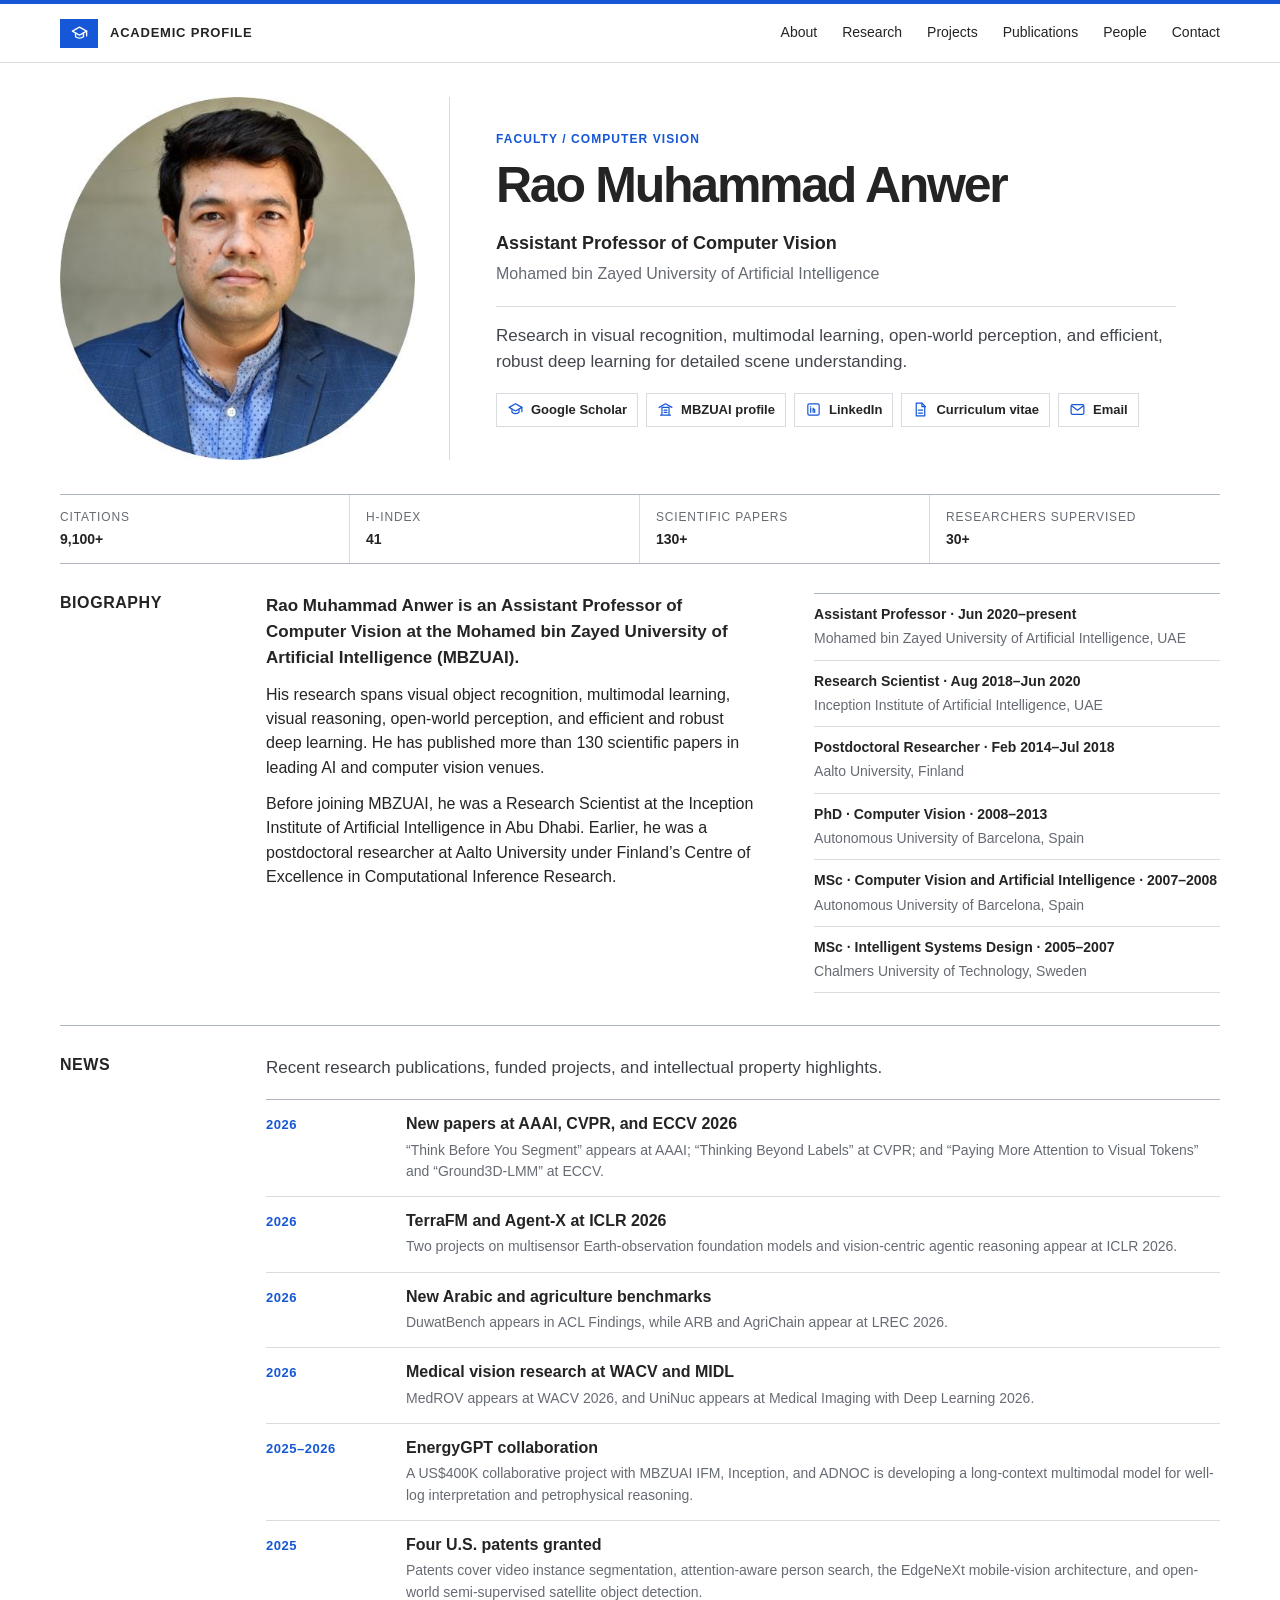
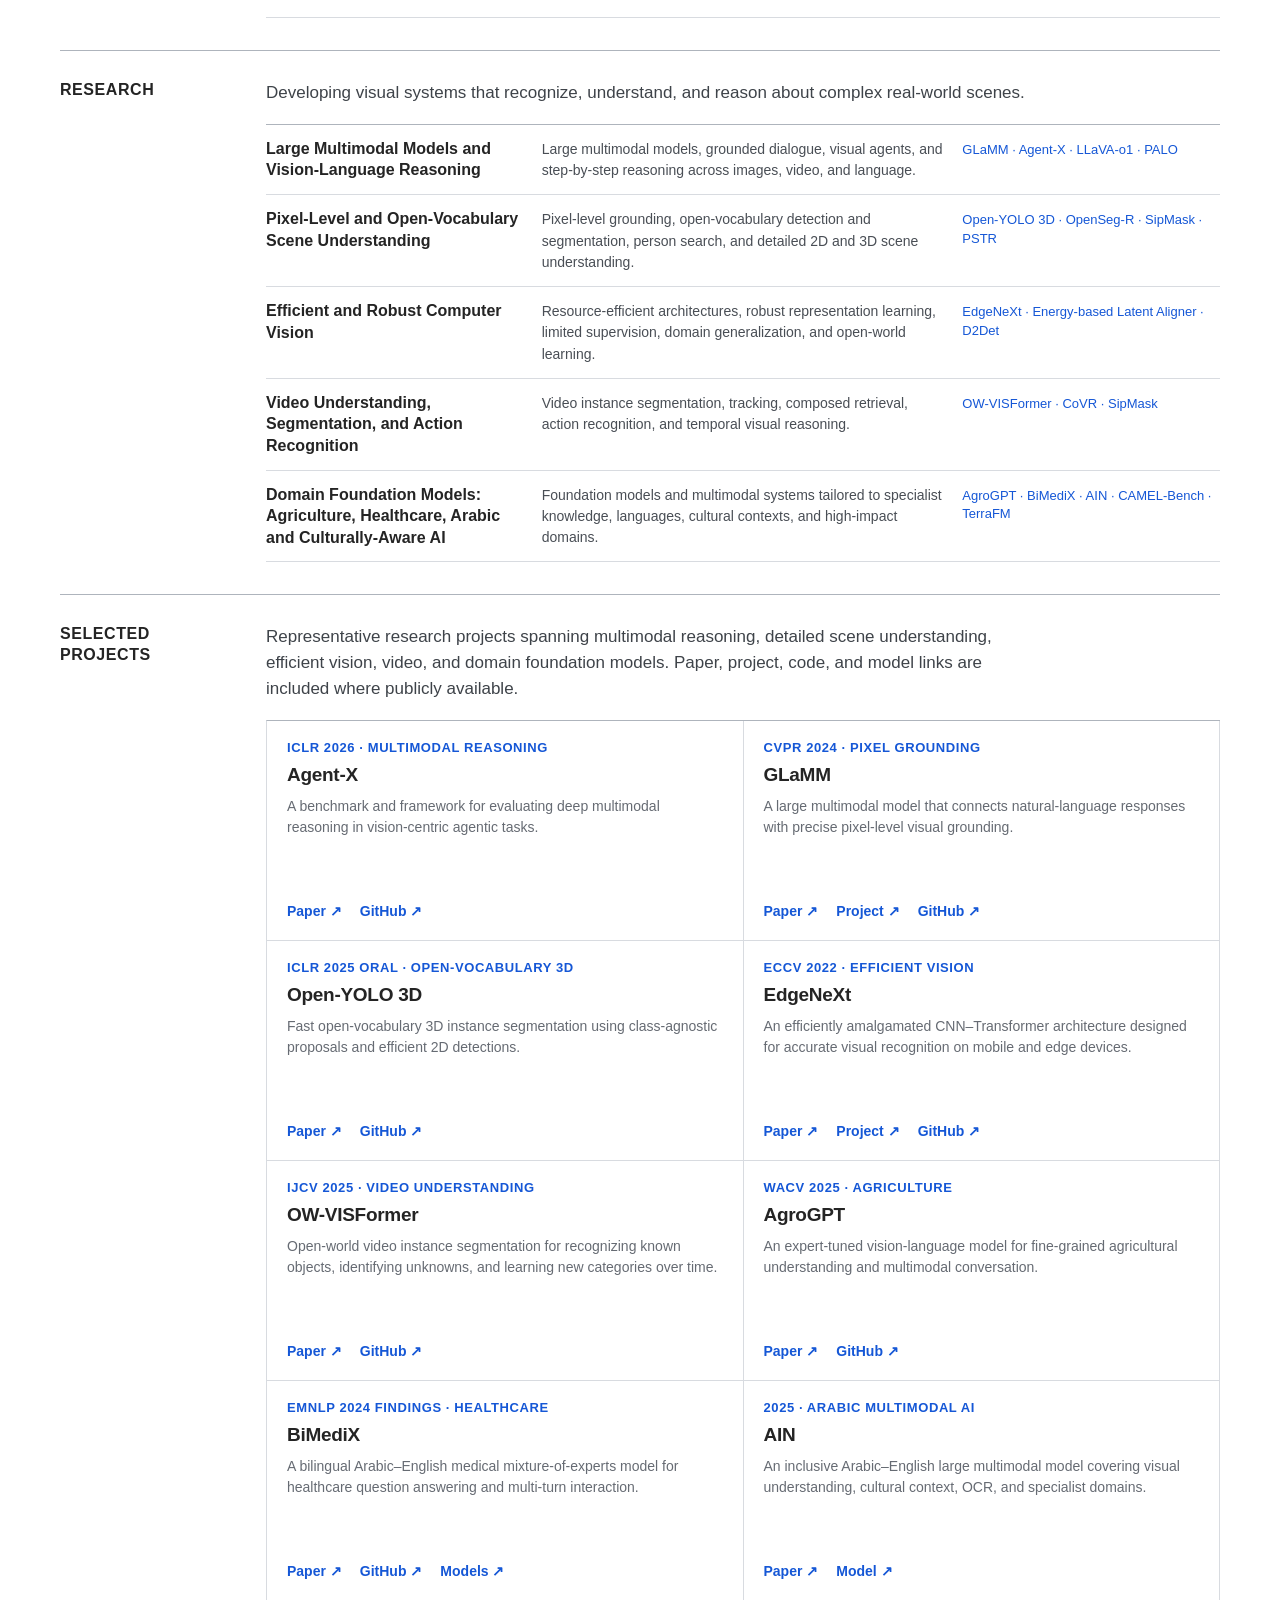
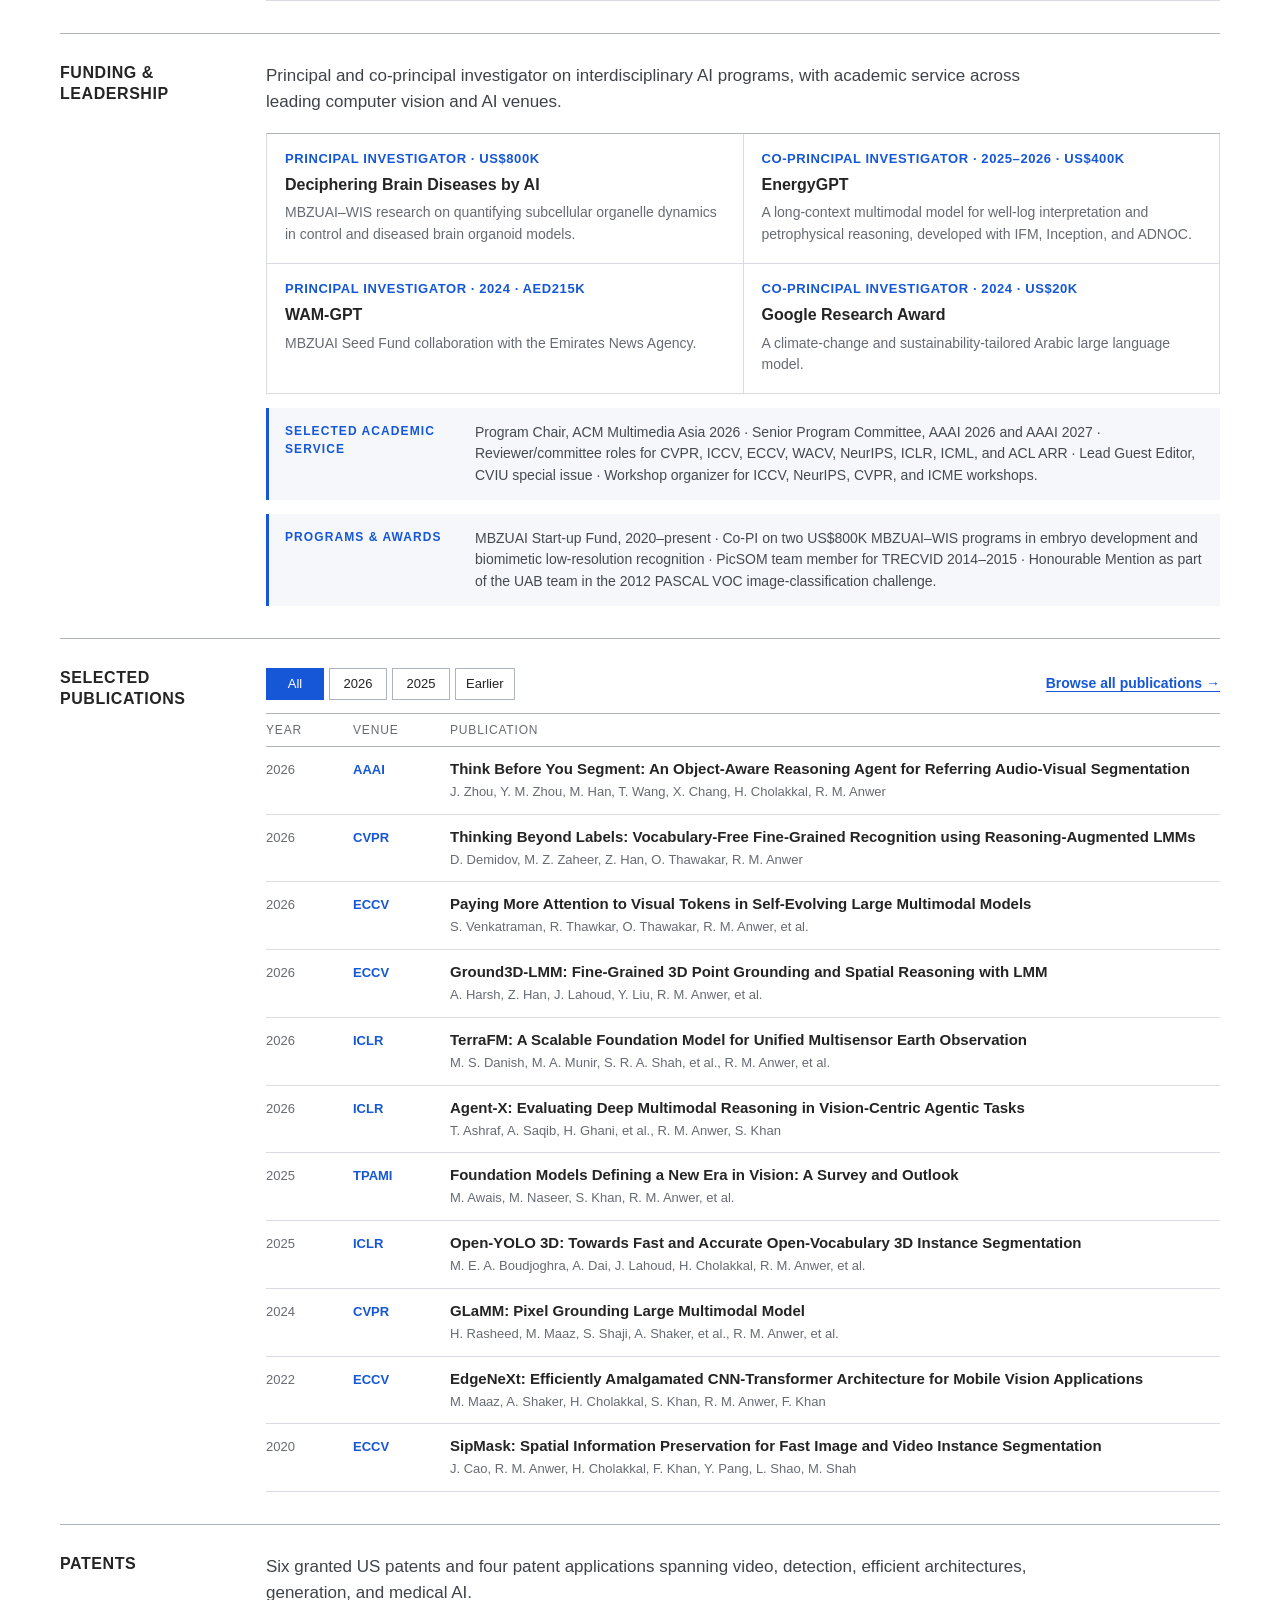
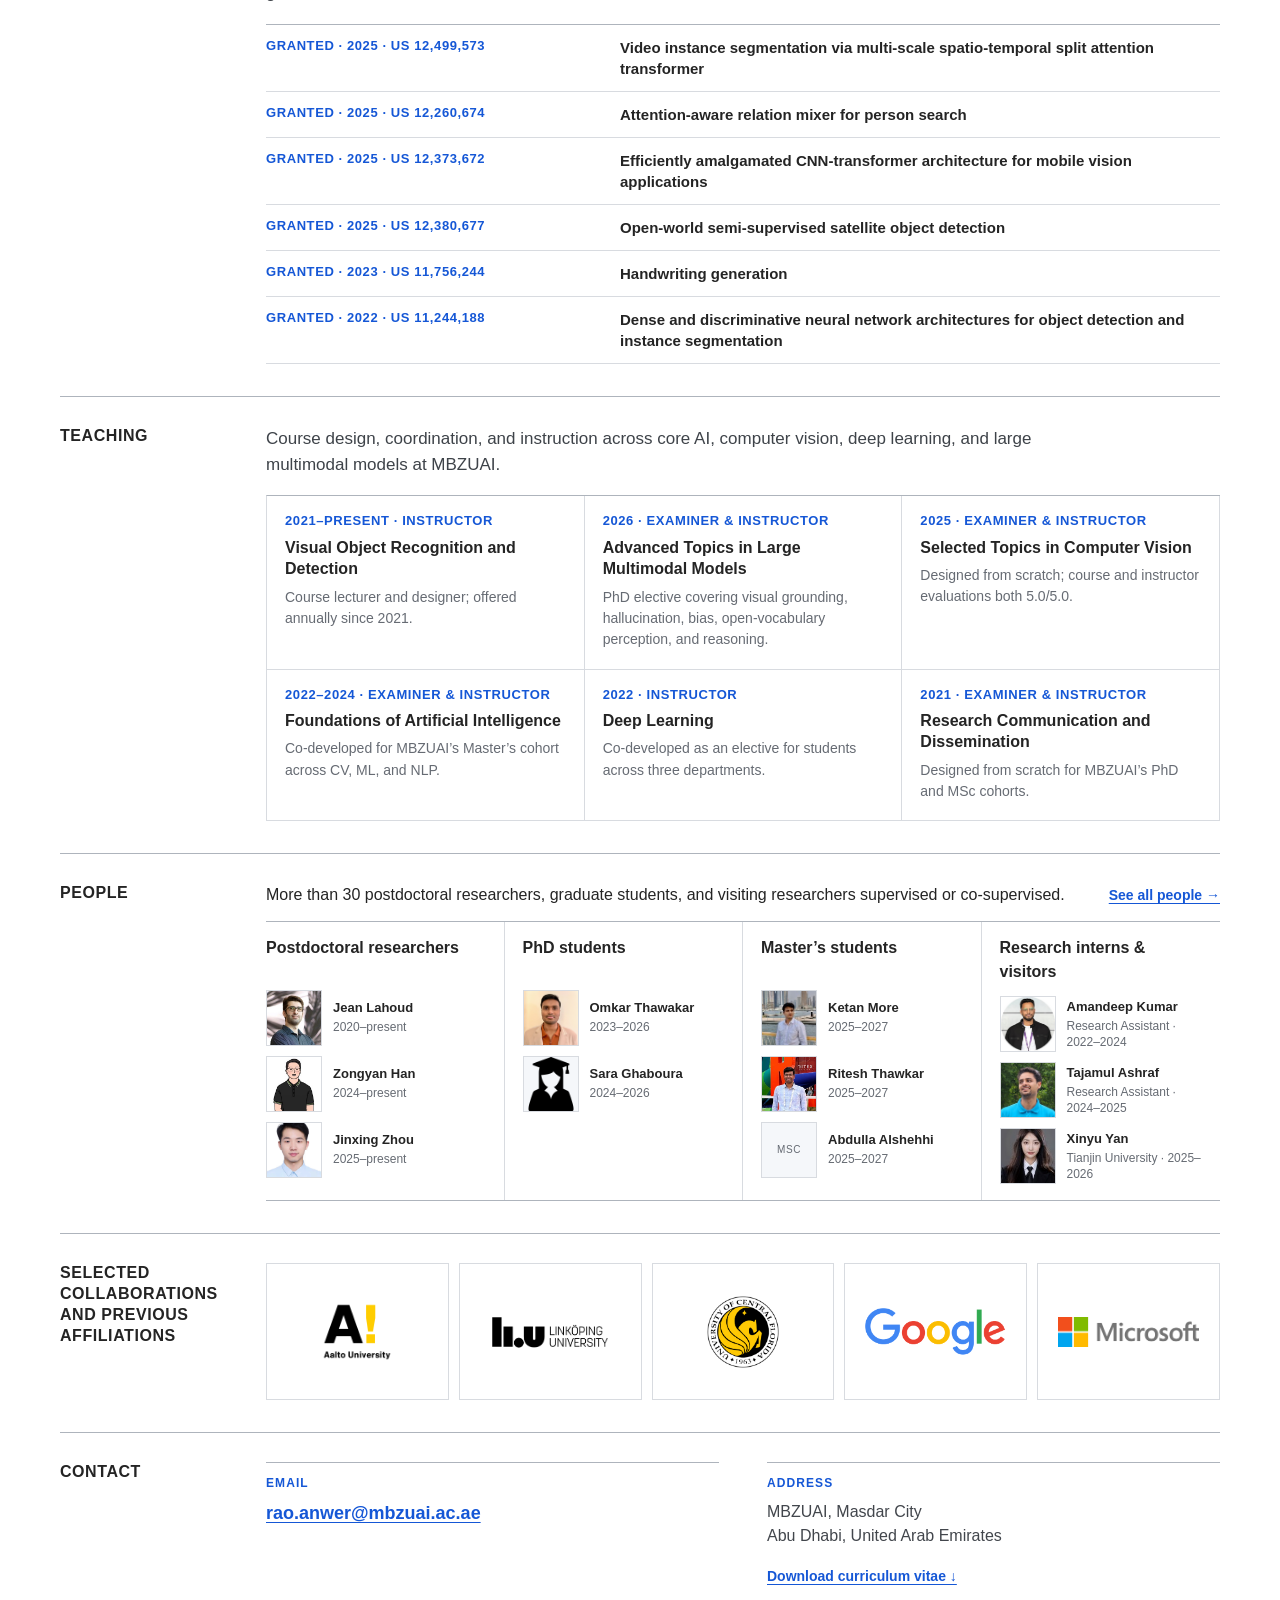
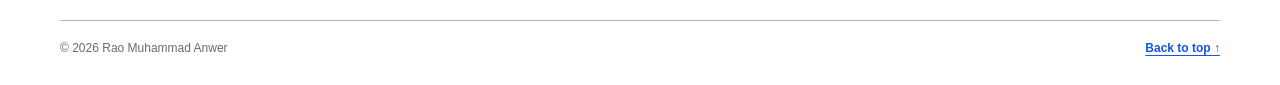
==== index.html @ 92c31e39 "files added" ====
<!doctype html>
<html lang="en">

<head>
  <meta charset="UTF-8" />
  <meta name="viewport" content="width=device-width, initial-scale=1.0" />
  <meta name="description"
    content="Academic profile of Rao Muhammad Anwer, MBZUAI faculty member working in computer vision, multimodal learning, and visual reasoning." />
  <meta name="theme-color" content="#ffffff" />
  <title>Rao Muhammad Anwer — Computer Vision</title>
  <link rel="stylesheet" href="styles.css" />
  <script src="script.js" defer></script>
</head>

<body>
  <a class="skip-link" href="#main">Skip to main content</a>

  <header class="site-header">
    <div class="page header-row">
      <a class="site-name" href="#home" aria-label="Rao Muhammad Anwer, home">
        <span class="site-icon" aria-hidden="true">
          <svg viewBox="0 0 24 24" fill="none" stroke="currentColor" stroke-width="1.7"
            stroke-linecap="round" stroke-linejoin="round" focusable="false">
            <path d="m3 9 9-5 9 5-9 5-9-5Z" />
            <path d="M7 12v4c2.8 2.2 7.2 2.2 10 0v-4" />
            <path d="M21 9v6" />
          </svg>
        </span>
        <span>Academic profile</span>
      </a>

      <button class="menu-button" type="button" aria-expanded="false" aria-controls="primary-navigation">
        <span class="sr-only">Toggle navigation</span>
        Menu
      </button>

      <nav id="primary-navigation" class="site-nav" aria-label="Primary navigation">
        <a href="#about">About</a>
        <a href="#research">Research</a>
        <a href="#projects">Projects</a>
        <a href="publications.html">Publications</a>
        <a href="#people">People</a>
        <a href="#contact">Contact</a>
      </nav>
    </div>
  </header>

  <main id="main">
    <section id="home" class="page hero" aria-labelledby="profile-name">
      <figure class="portrait">
        <img src="images/Rao-Muhammad-Anwer-secondary.jpeg" alt="Portrait of Rao Muhammad Anwer" />
      </figure>

      <div class="identity">
        <p class="overline">Faculty / Computer Vision</p>
        <h1 id="profile-name">Rao Muhammad Anwer</h1>
        <p class="role">Assistant Professor of Computer Vision</p>
        <p class="university">
          Mohamed bin Zayed University of Artificial Intelligence
        </p>
        <p class="profile-summary">
          Research in visual recognition, multimodal learning, open-world perception,
          and efficient, robust deep learning for detailed scene understanding.
        </p>

        <ul class="profile-links" aria-label="Academic profiles and contact">
          <li>
            <a class="profile-link" href="https://scholar.google.com/citations?user=_KlvMVoAAAAJ&amp;hl=en"
              target="_blank" rel="noreferrer" aria-label="View Rao Muhammad Anwer on Google Scholar">
              <svg viewBox="0 0 24 24" fill="none" stroke="currentColor" stroke-width="1.7" stroke-linecap="round"
                stroke-linejoin="round" aria-hidden="true" focusable="false">
                <path d="m3 9 9-5 9 5-9 5-9-5Z" />
                <path d="M7 12v4c2.8 2.2 7.2 2.2 10 0v-4" />
                <path d="M21 9v6" />
              </svg>
              <span>Google Scholar</span>
            </a>
          </li>
          <li>
            <a class="profile-link" href="https://mbzuai.ac.ae/study/faculty/rao-muhammad-anwer/" target="_blank"
              rel="noreferrer" aria-label="View Rao Muhammad Anwer’s MBZUAI faculty profile">
              <svg viewBox="0 0 24 24" fill="none" stroke="currentColor" stroke-width="1.7" stroke-linecap="round"
                stroke-linejoin="round" aria-hidden="true" focusable="false">
                <path d="M3 9 12 4l9 5" />
                <path d="M5 20h14M7 20V9h10v11" />
                <path d="M10 13h4M10 16h4" />
              </svg>
              <span>MBZUAI profile</span>
            </a>
          </li>
          <li>
            <a class="profile-link" href="https://www.linkedin.com/in/muhammad-anwer-rao-5054106/" target="_blank"
              rel="noreferrer" aria-label="View Rao Muhammad Anwer on LinkedIn">
              <svg viewBox="0 0 24 24" fill="none" stroke="currentColor" stroke-width="1.7" stroke-linecap="round"
                stroke-linejoin="round" aria-hidden="true" focusable="false">
                <rect x="4" y="4" width="16" height="16" rx="2" />
                <path d="M8 10v6M8 8h.01M11.5 16v-3.2c0-1.6 2.2-1.8 2.2 0V16M11.5 10v6" />
              </svg>
              <span>LinkedIn</span>
            </a>
          </li>
          <li>
            <a class="profile-link" href="CV.pdf" target="_blank" rel="noreferrer"
              aria-label="Download Rao Muhammad Anwer’s curriculum vitae">
              <svg viewBox="0 0 24 24" fill="none" stroke="currentColor" stroke-width="1.7" stroke-linecap="round"
                stroke-linejoin="round" aria-hidden="true" focusable="false">
                <path d="M6 3h8l4 4v14H6z" />
                <path d="M14 3v5h5M9 13h6M9 17h6" />
              </svg>
              <span>Curriculum vitae</span>
            </a>
          </li>
          <li>
            <a class="profile-link" href="mailto:rao.anwer@mbzuai.ac.ae" aria-label="Email Rao Muhammad Anwer">
              <svg viewBox="0 0 24 24" fill="none" stroke="currentColor" stroke-width="1.7" stroke-linecap="round"
                stroke-linejoin="round" aria-hidden="true" focusable="false">
                <rect x="3" y="5" width="18" height="14" rx="2" />
                <path d="m4 7 8 6 8-6" />
              </svg>
              <span>Email</span>
            </a>
          </li>
        </ul>
      </div>
    </section>

    <div class="page profile-facts" aria-label="Profile facts">
      <div><span>Citations</span><strong>9,100+</strong></div>
      <div><span>H-index</span><strong>41</strong></div>
      <div><span>Scientific papers</span><strong>130+</strong></div>
      <div><span>Researchers supervised</span><strong>30+</strong></div>
    </div>

    <section id="about" class="page index-section" aria-labelledby="about-title">
      <header class="section-index">
        <h2 id="about-title">Biography</h2>
      </header>
      <div class="section-content about-layout">
        <div class="biography">
          <p class="lead">
            Rao Muhammad Anwer is an Assistant Professor of Computer Vision at the
            Mohamed bin Zayed University of Artificial Intelligence (MBZUAI).
          </p>
          <p>
            His research spans visual object recognition, multimodal learning,
            visual reasoning, open-world perception, and efficient and robust deep
            learning. He has published more than 130 scientific papers in leading
            AI and computer vision venues.
          </p>
          <p>
            Before joining MBZUAI, he was a Research Scientist at the Inception Institute
            of Artificial Intelligence in Abu Dhabi. Earlier, he was a postdoctoral
            researcher at Aalto University under Finland’s Centre of Excellence in
            Computational Inference Research.
          </p>
        </div>

        <dl class="academic-record">
          <div>
            <dt>Assistant Professor · Jun 2020–present</dt>
            <dd>Mohamed bin Zayed University of Artificial Intelligence, UAE</dd>
          </div>
          <div>
            <dt>Research Scientist · Aug 2018–Jun 2020</dt>
            <dd>Inception Institute of Artificial Intelligence, UAE</dd>
          </div>
          <div>
            <dt>Postdoctoral Researcher · Feb 2014–Jul 2018</dt>
            <dd>Aalto University, Finland</dd>
          </div>
          <div>
            <dt>PhD · Computer Vision · 2008–2013</dt>
            <dd>Autonomous University of Barcelona, Spain</dd>
          </div>
          <div>
            <dt>MSc · Computer Vision and Artificial Intelligence · 2007–2008</dt>
            <dd>Autonomous University of Barcelona, Spain</dd>
          </div>
          <div>
            <dt>MSc · Intelligent Systems Design · 2005–2007</dt>
            <dd>Chalmers University of Technology, Sweden</dd>
          </div>
        </dl>
      </div>
    </section>

    <section id="news" class="page index-section" aria-labelledby="news-title">
      <header class="section-index">
        <h2 id="news-title">News</h2>
      </header>
      <div class="section-content">
        <p class="section-intro">
          Recent research publications, funded projects, and intellectual property highlights.
        </p>
        <ol class="news-list">
          <li>
            <time datetime="2026">2026</time>
            <div>
              <h3>New papers at AAAI, CVPR, and ECCV 2026</h3>
              <p>
                “Think Before You Segment” appears at AAAI; “Thinking Beyond
                Labels” at CVPR; and “Paying More Attention to Visual Tokens” and
                “Ground3D-LMM” at ECCV.
              </p>
            </div>
          </li>
          <li>
            <time datetime="2026">2026</time>
            <div>
              <h3>TerraFM and Agent-X at ICLR 2026</h3>
              <p>
                Two projects on multisensor Earth-observation foundation models
                and vision-centric agentic reasoning appear at ICLR 2026.
              </p>
            </div>
          </li>
          <li>
            <time datetime="2026">2026</time>
            <div>
              <h3>New Arabic and agriculture benchmarks</h3>
              <p>
                DuwatBench appears in ACL Findings, while ARB and AgriChain appear
                at LREC 2026.
              </p>
            </div>
          </li>
          <li>
            <time datetime="2026">2026</time>
            <div>
              <h3>Medical vision research at WACV and MIDL</h3>
              <p>
                MedROV appears at WACV 2026, and UniNuc appears at Medical Imaging
                with Deep Learning 2026.
              </p>
            </div>
          </li>
          <li>
            <time datetime="2025-01">2025–2026</time>
            <div>
              <h3>EnergyGPT collaboration</h3>
              <p>
                A US$400K collaborative project with MBZUAI IFM, Inception, and
                ADNOC is developing a long-context multimodal model for well-log
                interpretation and petrophysical reasoning.
              </p>
            </div>
          </li>
          <li>
            <time datetime="2025">2025</time>
            <div>
              <h3>Four U.S. patents granted</h3>
              <p>
                Patents cover video instance segmentation, attention-aware person
                search, the EdgeNeXt mobile-vision architecture, and open-world
                semi-supervised satellite object detection.
              </p>
            </div>
          </li>
        </ol>
      </div>
    </section>

    <section id="research" class="page index-section" aria-labelledby="research-title">
      <header class="section-index">
        <h2 id="research-title">Research</h2>
      </header>
      <div class="section-content">
        <p class="section-intro">
          Developing visual systems that recognize, understand, and reason about
          complex real-world scenes.
        </p>

        <ol class="research-list">
          <li>
            <h3>Large Multimodal Models and Vision-Language Reasoning</h3>
            <p>
              Large multimodal models, grounded dialogue, visual agents, and
              step-by-step reasoning across images, video, and language.
            </p>
            <small>GLaMM · Agent-X · LLaVA-o1 · PALO</small>
          </li>
          <li>
            <h3>Pixel-Level and Open-Vocabulary Scene Understanding</h3>
            <p>
              Pixel-level grounding, open-vocabulary detection and segmentation,
              person search, and detailed 2D and 3D scene understanding.
            </p>
            <small>Open-YOLO 3D · OpenSeg-R · SipMask · PSTR</small>
          </li>
          <li>
            <h3>Efficient and Robust Computer Vision</h3>
            <p>
              Resource-efficient architectures, robust representation learning,
              limited supervision, domain generalization, and open-world learning.
            </p>
            <small>EdgeNeXt · Energy-based Latent Aligner · D2Det</small>
          </li>
          <li>
            <h3>Video Understanding, Segmentation, and Action Recognition</h3>
            <p>
              Video instance segmentation, tracking, composed retrieval, action
              recognition, and temporal visual reasoning.
            </p>
            <small>OW-VISFormer · CoVR · SipMask</small>
          </li>
          <li>
            <h3>Domain Foundation Models: Agriculture, Healthcare, Arabic and Culturally-Aware AI</h3>
            <p>
              Foundation models and multimodal systems tailored to specialist
              knowledge, languages, cultural contexts, and high-impact domains.
            </p>
            <small>AgroGPT · BiMediX · AIN · CAMEL-Bench · TerraFM</small>
          </li>
        </ol>
      </div>
    </section>

    <section id="projects" class="page index-section" aria-labelledby="projects-title">
      <header class="section-index">
        <h2 id="projects-title">Selected projects</h2>
      </header>
      <div class="section-content">
        <p class="section-intro">
          Representative research projects spanning multimodal reasoning, detailed
          scene understanding, efficient vision, video, and domain foundation models.
          Paper, project, code, and model links are included where publicly available.
        </p>

        <div class="project-grid">
          <article class="project-card">
            <span class="record-meta">ICLR 2026 · Multimodal reasoning</span>
            <h3>Agent-X</h3>
            <p>
              A benchmark and framework for evaluating deep multimodal reasoning in
              vision-centric agentic tasks.
            </p>
            <div class="project-links">
              <a href="https://arxiv.org/abs/2505.24876" target="_blank" rel="noreferrer">Paper ↗</a>
              <a href="https://github.com/mbzuai-oryx/Agent-X" target="_blank" rel="noreferrer">GitHub ↗</a>
            </div>
          </article>

          <article class="project-card">
            <span class="record-meta">CVPR 2024 · Pixel grounding</span>
            <h3>GLaMM</h3>
            <p>
              A large multimodal model that connects natural-language responses with
              precise pixel-level visual grounding.
            </p>
            <div class="project-links">
              <a href="https://arxiv.org/abs/2311.03356" target="_blank" rel="noreferrer">Paper ↗</a>
              <a href="https://mbzuai-oryx.github.io/groundingLMM/" target="_blank"
                rel="noreferrer">Project ↗</a>
              <a href="https://github.com/mbzuai-oryx/groundingLMM" target="_blank"
                rel="noreferrer">GitHub ↗</a>
            </div>
          </article>

          <article class="project-card">
            <span class="record-meta">ICLR 2025 Oral · Open-vocabulary 3D</span>
            <h3>Open-YOLO 3D</h3>
            <p>
              Fast open-vocabulary 3D instance segmentation using class-agnostic
              proposals and efficient 2D detections.
            </p>
            <div class="project-links">
              <a href="https://arxiv.org/abs/2406.02548" target="_blank" rel="noreferrer">Paper ↗</a>
              <a href="https://github.com/aminebdj/OpenYOLO3D" target="_blank" rel="noreferrer">GitHub ↗</a>
            </div>
          </article>

          <article class="project-card">
            <span class="record-meta">ECCV 2022 · Efficient vision</span>
            <h3>EdgeNeXt</h3>
            <p>
              An efficiently amalgamated CNN–Transformer architecture designed for
              accurate visual recognition on mobile and edge devices.
            </p>
            <div class="project-links">
              <a href="https://arxiv.org/abs/2206.10589" target="_blank" rel="noreferrer">Paper ↗</a>
              <a href="https://amshaker.github.io/EdgeNeXt/" target="_blank" rel="noreferrer">Project ↗</a>
              <a href="https://github.com/mmaaz60/EdgeNeXt" target="_blank" rel="noreferrer">GitHub ↗</a>
            </div>
          </article>

          <article class="project-card">
            <span class="record-meta">IJCV 2025 · Video understanding</span>
            <h3>OW-VISFormer</h3>
            <p>
              Open-world video instance segmentation for recognizing known objects,
              identifying unknowns, and learning new categories over time.
            </p>
            <div class="project-links">
              <a href="https://arxiv.org/abs/2304.01200" target="_blank" rel="noreferrer">Paper ↗</a>
              <a href="https://github.com/OmkarThawakar/OWVISFormer" target="_blank"
                rel="noreferrer">GitHub ↗</a>
            </div>
          </article>

          <article class="project-card">
            <span class="record-meta">WACV 2025 · Agriculture</span>
            <h3>AgroGPT</h3>
            <p>
              An expert-tuned vision-language model for fine-grained agricultural
              understanding and multimodal conversation.
            </p>
            <div class="project-links">
              <a href="https://arxiv.org/abs/2410.08405" target="_blank" rel="noreferrer">Paper ↗</a>
              <a href="https://github.com/awaisrauf/agroGPT" target="_blank" rel="noreferrer">GitHub ↗</a>
            </div>
          </article>

          <article class="project-card">
            <span class="record-meta">EMNLP 2024 Findings · Healthcare</span>
            <h3>BiMediX</h3>
            <p>
              A bilingual Arabic–English medical mixture-of-experts model for
              healthcare question answering and multi-turn interaction.
            </p>
            <div class="project-links">
              <a href="https://arxiv.org/abs/2402.13253" target="_blank" rel="noreferrer">Paper ↗</a>
              <a href="https://github.com/mbzuai-oryx/BiMediX" target="_blank" rel="noreferrer">GitHub ↗</a>
              <a href="https://huggingface.co/BiMediX" target="_blank" rel="noreferrer">Models ↗</a>
            </div>
          </article>

          <article class="project-card">
            <span class="record-meta">2025 · Arabic multimodal AI</span>
            <h3>AIN</h3>
            <p>
              An inclusive Arabic–English large multimodal model covering visual
              understanding, cultural context, OCR, and specialist domains.
            </p>
            <div class="project-links">
              <a href="https://arxiv.org/abs/2502.00094" target="_blank" rel="noreferrer">Paper ↗</a>
              <a href="https://huggingface.co/MBZUAI/AIN" target="_blank" rel="noreferrer">Model ↗</a>
            </div>
          </article>
        </div>
      </div>
    </section>

    <section id="highlights" class="page index-section" aria-labelledby="highlights-title">
      <header class="section-index">
        <h2 id="highlights-title">Funding &amp; leadership</h2>
      </header>
      <div class="section-content">
        <p class="section-intro">
          Principal and co-principal investigator on interdisciplinary AI programs,
          with academic service across leading computer vision and AI venues.
        </p>

        <div class="highlight-grid">
          <article class="highlight-card">
            <span class="record-meta">Principal Investigator · US$800K</span>
            <h3>Deciphering Brain Diseases by AI</h3>
            <p>
              MBZUAI–WIS research on quantifying subcellular organelle dynamics in
              control and diseased brain organoid models.
            </p>
          </article>
          <article class="highlight-card">
            <span class="record-meta">Co-Principal Investigator · 2025–2026 · US$400K</span>
            <h3>EnergyGPT</h3>
            <p>
              A long-context multimodal model for well-log interpretation and
              petrophysical reasoning, developed with IFM, Inception, and ADNOC.
            </p>
          </article>
          <article class="highlight-card">
            <span class="record-meta">Principal Investigator · 2024 · AED215K</span>
            <h3>WAM-GPT</h3>
            <p>
              MBZUAI Seed Fund collaboration with the Emirates News Agency.
            </p>
          </article>
          <article class="highlight-card">
            <span class="record-meta">Co-Principal Investigator · 2024 · US$20K</span>
            <h3>Google Research Award</h3>
            <p>
              A climate-change and sustainability-tailored Arabic large language model.
            </p>
          </article>
        </div>

        <div class="service-strip">
          <span class="field-label">Selected academic service</span>
          <p>
            Program Chair, ACM Multimedia Asia 2026 · Senior Program Committee,
            AAAI 2026 and AAAI 2027 · Reviewer/committee roles for CVPR, ICCV, ECCV,
            WACV, NeurIPS, ICLR, ICML, and ACL ARR · Lead Guest Editor, CVIU special
            issue · Workshop organizer for ICCV, NeurIPS, CVPR, and ICME workshops.
          </p>
        </div>
        <div class="service-strip">
          <span class="field-label">Programs &amp; awards</span>
          <p>
            MBZUAI Start-up Fund, 2020–present · Co-PI on two US$800K MBZUAI–WIS
            programs in embryo development and biomimetic low-resolution recognition
            · PicSOM team member for TRECVID 2014–2015 · Honourable Mention as part
            of the UAB team in the 2012 PASCAL VOC image-classification challenge.
          </p>
        </div>
      </div>
    </section>

    <section id="publications" class="page index-section" aria-labelledby="publications-title">
      <header class="section-index">
        <h2 id="publications-title">Selected publications</h2>
      </header>
      <div class="section-content">
        <div class="publication-toolbar">
          <div class="filters" role="group" aria-label="Filter publications by year">
            <button class="active" type="button" data-filter="all" aria-pressed="true">
              All
            </button>
            <button type="button" data-filter="2026" aria-pressed="false">2026</button>
            <button type="button" data-filter="2025" aria-pressed="false">2025</button>
            <button type="button" data-filter="earlier" aria-pressed="false">
              Earlier
            </button>
          </div>
          <div class="publication-actions">
            <a href="publications.html">Browse all publications →</a>
          </div>
        </div>

        <div class="publication-table" aria-live="polite">
          <div class="publication-head" aria-hidden="true">
            <span>Year</span><span>Venue</span><span>Publication</span>
          </div>

          <article class="publication-row" data-year="2026">
            <span class="pub-year">2026</span>
            <span class="pub-venue">AAAI</span>
            <div>
              <h3>
                Think Before You Segment: An Object-Aware Reasoning Agent for
                Referring Audio-Visual Segmentation
              </h3>
              <p>J. Zhou, Y. M. Zhou, M. Han, T. Wang, X. Chang, H. Cholakkal, R. M. Anwer</p>
            </div>
          </article>

          <article class="publication-row" data-year="2026">
            <span class="pub-year">2026</span>
            <span class="pub-venue">CVPR</span>
            <div>
              <h3>
                Thinking Beyond Labels: Vocabulary-Free Fine-Grained Recognition
                using Reasoning-Augmented LMMs
              </h3>
              <p>D. Demidov, M. Z. Zaheer, Z. Han, O. Thawakar, R. M. Anwer</p>
            </div>
          </article>

          <article class="publication-row" data-year="2026">
            <span class="pub-year">2026</span>
            <span class="pub-venue">ECCV</span>
            <div>
              <h3>
                Paying More Attention to Visual Tokens in Self-Evolving Large
                Multimodal Models
              </h3>
              <p>S. Venkatraman, R. Thawkar, O. Thawakar, R. M. Anwer, et al.</p>
            </div>
          </article>

          <article class="publication-row" data-year="2026">
            <span class="pub-year">2026</span>
            <span class="pub-venue">ECCV</span>
            <div>
              <h3>
                Ground3D-LMM: Fine-Grained 3D Point Grounding and Spatial Reasoning
                with LMM
              </h3>
              <p>A. Harsh, Z. Han, J. Lahoud, Y. Liu, R. M. Anwer, et al.</p>
            </div>
          </article>

          <article class="publication-row" data-year="2026">
            <span class="pub-year">2026</span>
            <span class="pub-venue">ICLR</span>
            <div>
              <h3>
                TerraFM: A Scalable Foundation Model for Unified Multisensor Earth
                Observation
              </h3>
              <p>M. S. Danish, M. A. Munir, S. R. A. Shah, et al., R. M. Anwer, et al.</p>
            </div>
          </article>

          <article class="publication-row" data-year="2026">
            <span class="pub-year">2026</span>
            <span class="pub-venue">ICLR</span>
            <div>
              <h3>
                Agent-X: Evaluating Deep Multimodal Reasoning in Vision-Centric
                Agentic Tasks
              </h3>
              <p>T. Ashraf, A. Saqib, H. Ghani, et al., R. M. Anwer, S. Khan</p>
            </div>
          </article>

          <article class="publication-row" data-year="2025">
            <span class="pub-year">2025</span>
            <span class="pub-venue">TPAMI</span>
            <div>
              <h3>
                Foundation Models Defining a New Era in Vision: A Survey and Outlook
              </h3>
              <p>M. Awais, M. Naseer, S. Khan, R. M. Anwer, et al.</p>
            </div>
          </article>

          <article class="publication-row" data-year="2025">
            <span class="pub-year">2025</span>
            <span class="pub-venue">ICLR</span>
            <div>
              <h3>
                Open-YOLO 3D: Towards Fast and Accurate Open-Vocabulary 3D Instance
                Segmentation
              </h3>
              <p>
                M. E. A. Boudjoghra, A. Dai, J. Lahoud, H. Cholakkal,
                R. M. Anwer, et al.
              </p>
            </div>
          </article>

          <article class="publication-row" data-year="earlier">
            <span class="pub-year">2024</span>
            <span class="pub-venue">CVPR</span>
            <div>
              <h3>GLaMM: Pixel Grounding Large Multimodal Model</h3>
              <p>
                H. Rasheed, M. Maaz, S. Shaji, A. Shaker, et al.,
                R. M. Anwer, et al.
              </p>
            </div>
          </article>

          <article class="publication-row" data-year="earlier">
            <span class="pub-year">2022</span>
            <span class="pub-venue">ECCV</span>
            <div>
              <h3>
                EdgeNeXt: Efficiently Amalgamated CNN-Transformer Architecture for
                Mobile Vision Applications
              </h3>
              <p>M. Maaz, A. Shaker, H. Cholakkal, S. Khan, R. M. Anwer, F. Khan</p>
            </div>
          </article>

          <article class="publication-row" data-year="earlier">
            <span class="pub-year">2020</span>
            <span class="pub-venue">ECCV</span>
            <div>
              <h3>
                SipMask: Spatial Information Preservation for Fast Image and Video
                Instance Segmentation
              </h3>
              <p>
                J. Cao, R. M. Anwer, H. Cholakkal, F. Khan, Y. Pang, L. Shao,
                M. Shah
              </p>
            </div>
          </article>
        </div>
      </div>
    </section>

    <section id="patents" class="page index-section" aria-labelledby="patents-title">
      <header class="section-index">
        <h2 id="patents-title">Patents</h2>
      </header>
      <div class="section-content">
        <div class="section-heading-row">
          <p class="section-intro">
            Six granted US patents and four patent applications spanning video,
            detection, efficient architectures, generation, and medical AI.
          </p>
        </div>

        <ol class="record-list">
          <li>
            <span class="record-meta">Granted · 2025 · US 12,499,573</span>
            <h3>Video instance segmentation via multi-scale spatio-temporal split attention transformer</h3>
          </li>
          <li>
            <span class="record-meta">Granted · 2025 · US 12,260,674</span>
            <h3>Attention-aware relation mixer for person search</h3>
          </li>
          <li>
            <span class="record-meta">Granted · 2025 · US 12,373,672</span>
            <h3>Efficiently amalgamated CNN-transformer architecture for mobile vision applications</h3>
          </li>
          <li>
            <span class="record-meta">Granted · 2025 · US 12,380,677</span>
            <h3>Open-world semi-supervised satellite object detection</h3>
          </li>
          <li>
            <span class="record-meta">Granted · 2023 · US 11,756,244</span>
            <h3>Handwriting generation</h3>
          </li>
          <li>
            <span class="record-meta">Granted · 2022 · US 11,244,188</span>
            <h3>Dense and discriminative neural network architectures for object detection and instance segmentation</h3>
          </li>
        </ol>
      </div>
    </section>

    <section id="teaching" class="page index-section" aria-labelledby="teaching-title">
      <header class="section-index">
        <h2 id="teaching-title">Teaching</h2>
      </header>
      <div class="section-content">
        <p class="section-intro">
          Course design, coordination, and instruction across core AI, computer
          vision, deep learning, and large multimodal models at MBZUAI.
        </p>

        <div class="teaching-grid">
          <article>
            <span class="record-meta">2021–present · Instructor</span>
            <h3>Visual Object Recognition and Detection</h3>
            <p>Course lecturer and designer; offered annually since 2021.</p>
          </article>
          <article>
            <span class="record-meta">2026 · Examiner &amp; Instructor</span>
            <h3>Advanced Topics in Large Multimodal Models</h3>
            <p>PhD elective covering visual grounding, hallucination, bias, open-vocabulary perception, and reasoning.</p>
          </article>
          <article>
            <span class="record-meta">2025 · Examiner &amp; Instructor</span>
            <h3>Selected Topics in Computer Vision</h3>
            <p>Designed from scratch; course and instructor evaluations both 5.0/5.0.</p>
          </article>
          <article>
            <span class="record-meta">2022–2024 · Examiner &amp; Instructor</span>
            <h3>Foundations of Artificial Intelligence</h3>
            <p>Co-developed for MBZUAI’s Master’s cohort across CV, ML, and NLP.</p>
          </article>
          <article>
            <span class="record-meta">2022 · Instructor</span>
            <h3>Deep Learning</h3>
            <p>Co-developed as an elective for students across three departments.</p>
          </article>
          <article>
            <span class="record-meta">2021 · Examiner &amp; Instructor</span>
            <h3>Research Communication and Dissemination</h3>
            <p>Designed from scratch for MBZUAI’s PhD and MSc cohorts.</p>
          </article>
        </div>
      </div>
    </section>

    <section id="people" class="page index-section" aria-labelledby="people-title">
      <header class="section-index">
        <h2 id="people-title">People</h2>
      </header>
      <div class="section-content">
        <div class="people-intro">
          <p>More than 30 postdoctoral researchers, graduate students, and visiting researchers supervised or co-supervised.</p>
          <a class="arrow-link" href="people.html">See all people →</a>
        </div>

        <div class="people-preview">
          <article>
            <h3>Postdoctoral researchers</h3>
            <ul class="preview-roster">
              <li>
                <img class="preview-photo" src="images/people/postdoc/jean_lahoud.jpeg" alt="Jean Lahoud" loading="lazy"
                  decoding="async" />
                <span><strong>Jean Lahoud</strong><small>2020–present</small></span>
              </li>
              <li>
                <img class="preview-photo" src="images/people/postdoc/zongyan.jpeg" alt="Zongyan Han" loading="lazy"
                  decoding="async" />
                <span><strong>Zongyan Han</strong><small>2024–present</small></span>
              </li>
              <li>
                <img class="preview-photo" src="images/people/postdoc/Jinxing_Zhou.jpg" alt="Jinxing Zhou" loading="lazy"
                  decoding="async" />
                <span><strong>Jinxing Zhou</strong><small>2025–present</small></span>
              </li>
            </ul>
          </article>
          <article>
            <h3>PhD students</h3>
            <ul class="preview-roster">
              <li>
                <img class="preview-photo" src="images/people/phd_student/omkar_thawakar.jpeg" alt="Omkar Thawakar"
                  loading="lazy" decoding="async" />
                <span><strong>Omkar Thawakar</strong><small>2023–2026</small></span>
              </li>
              <li>
                <img class="preview-photo" src="images/people/phd_student/sara_ghaboura.png" alt="Sara Ghaboura"
                  loading="lazy" decoding="async" />
                <span><strong>Sara Ghaboura</strong><small>2024–2026</small></span>
              </li>
            </ul>
          </article>
          <article>
            <h3>Master’s students</h3>
            <ul class="preview-roster">
              <li>
                <img class="preview-photo" src="images/people/msc_student/Ketan_More.jpeg" alt="Ketan More"
                  loading="lazy" decoding="async" />
                <span><strong>Ketan More</strong><small>2025–2027</small></span>
              </li>
              <li>
                <img class="preview-photo" src="images/people/msc_student/Ritesh_Thawkar.jpeg" alt="Ritesh Thawkar"
                  loading="lazy" decoding="async" />
                <span><strong>Ritesh Thawkar</strong><small>2025–2027</small></span>
              </li>
              <li>
                <span class="preview-photo-placeholder" aria-hidden="true">MSc</span>
                <span>
                  <strong>Abdulla Alshehhi</strong>
                  <small>2025–2027</small>
                </span>
              </li>
            </ul>
          </article>
          <article>
            <h3>Research interns &amp; visitors</h3>
            <ul class="preview-roster">
              <li>
                <img class="preview-photo" src="images/people/researchers/amandeep_kumar.jpeg" alt="Amandeep Kumar"
                  loading="lazy" decoding="async" />
                <span><strong>Amandeep Kumar</strong><small>Research Assistant · 2022–2024</small></span>
              </li>
              <li>
                <img class="preview-photo" src="images/people/researchers/Tajamul_Ashraf.png" alt="Tajamul Ashraf"
                  loading="lazy" decoding="async" />
                <span><strong>Tajamul Ashraf</strong><small>Research Assistant · 2024–2025</small></span>
              </li>
              <li>
                <img class="preview-photo" src="images/people/researchers/Xinyu_Yan.jpeg" alt="Xinyu Yan" loading="lazy"
                  decoding="async" />
                <span><strong>Xinyu Yan</strong><small>Tianjin University · 2025–2026</small></span>
              </li>
            </ul>
          </article>
        </div>
      </div>
    </section>

    <section id="collaborators" class="page index-section" aria-labelledby="collaborators-title">
      <header class="section-index">
        <h2 id="collaborators-title">Selected Collaborations and Previous Affiliations</h2>
      </header>
      <div class="section-content institution-grid"
        aria-label="Selected collaborating institutions and previous affiliations">
        <a class="institution-logo institution-logo--vertical" href="https://www.aalto.fi/en" target="_blank"
          rel="noreferrer" aria-label="Visit Aalto University’s official website" title="Aalto University">
          <img src="images/Aalto_University_logo.svg.png" alt="Aalto University logo" loading="lazy" decoding="async" />
        </a>
        <a class="institution-logo institution-logo--wide" href="https://liu.se/en" target="_blank" rel="noreferrer"
          aria-label="Visit Linköping University’s official website" title="Linköping University">
          <img src="images/LiU_logo.png" alt="Linköping University logo" loading="lazy" decoding="async" />
        </a>
        <a class="institution-logo institution-logo--square" href="https://www.ucf.edu/" target="_blank"
          rel="noreferrer" aria-label="Visit the University of Central Florida’s official website"
          title="University of Central Florida">
          <img src="images/ucf.png" alt="University of Central Florida logo" loading="lazy" decoding="async" />
        </a>
        <a class="institution-logo institution-logo--wide" href="https://research.google/" target="_blank"
          rel="noreferrer" aria-label="Visit Google Research" title="Google Research">
          <img src="images/Google_2015_logo.svg.png" alt="Google logo" loading="lazy" decoding="async" />
        </a>
        <a class="institution-logo institution-logo--wide" href="https://www.microsoft.com/en-us/research/"
          target="_blank" rel="noreferrer" aria-label="Visit Microsoft Research" title="Microsoft Research">
          <img src="images/Microsoft_logo_(2012).svg.png" alt="Microsoft logo" loading="lazy" decoding="async" />
        </a>
      </div>
    </section>

    <section id="contact" class="page index-section contact-section" aria-labelledby="contact-title">
      <header class="section-index">
        <h2 id="contact-title">Contact</h2>
      </header>
      <div class="section-content contact-grid">
        <div>
          <span class="field-label">Email</span>
          <a class="contact-email" href="mailto:rao.anwer@mbzuai.ac.ae">
            rao.anwer@mbzuai.ac.ae
          </a>
        </div>
        <address>
          <span class="field-label">Address</span>
          MBZUAI, Masdar City<br />
          Abu Dhabi, United Arab Emirates
          <a class="contact-download" href="CV.pdf" target="_blank" rel="noreferrer">
            Download curriculum vitae ↓
          </a>
        </address>
      </div>
    </section>
  </main>

  <footer class="page site-footer">
    <p>© <span id="year">2026</span> Rao Muhammad Anwer</p>
    <a href="#home">Back to top ↑</a>
  </footer>
</body>

</html>
---- styles.css ----
:root {
  --ink: #242424;
  --muted: #666b73;
  --blue: #1557d6;
  --blue-dark: #0d3e9c;
  --line: #d8dbe0;
  --line-dark: #aeb4bc;
  --paper: #ffffff;
  --wash: #f5f7fa;
  --sans: -apple-system, BlinkMacSystemFont, "Segoe UI", Helvetica, Arial, sans-serif;
  --page: min(1160px, calc(100vw - 48px));
}

* {
  box-sizing: border-box;
}

html {
  scroll-padding-top: 72px;
}

body {
  margin: 0;
  color: var(--ink);
  background: var(--paper);
  font-family: var(--sans);
  font-size: 16px;
  line-height: 1.52;
  -webkit-font-smoothing: antialiased;
}

body.menu-open {
  overflow: hidden;
}

a {
  color: var(--blue);
  text-decoration-thickness: 1px;
  text-underline-offset: 3px;
}

a:hover {
  color: var(--blue-dark);
}

button {
  color: inherit;
  font: inherit;
}

img {
  height: auto;
  max-width: 100%;
}

[hidden] {
  display: none !important;
}

.page {
  width: var(--page);
  margin-inline: auto;
}

.skip-link {
  position: fixed;
  z-index: 1000;
  top: 8px;
  left: 8px;
  padding: 8px 12px;
  color: #fff;
  background: var(--blue);
  transform: translateY(-150%);
}

.skip-link:focus {
  transform: translateY(0);
}

.sr-only {
  position: absolute;
  width: 1px;
  height: 1px;
  padding: 0;
  margin: -1px;
  overflow: hidden;
  clip: rect(0, 0, 0, 0);
  white-space: nowrap;
  border: 0;
}

:focus-visible {
  outline: 2px solid var(--blue);
  outline-offset: 3px;
}

/* Header */

.site-header {
  position: sticky;
  z-index: 100;
  top: 0;
  border-top: 4px solid var(--blue);
  border-bottom: 1px solid var(--line);
  background: rgba(255, 255, 255, 0.98);
}

.header-row {
  position: relative;
  display: flex;
  min-height: 58px;
  align-items: center;
  justify-content: space-between;
}

.site-name {
  display: flex;
  align-items: center;
  gap: 12px;
  color: var(--ink);
  font-size: 13px;
  font-weight: 650;
  letter-spacing: 0.06em;
  text-decoration: none;
  text-transform: uppercase;
}

.site-name:hover {
  color: var(--ink);
}

.site-icon {
  display: grid;
  width: 38px;
  height: 29px;
  place-items: center;
  color: #fff;
  background: var(--blue);
}

.site-icon svg {
  width: 19px;
  height: 19px;
}

.site-nav {
  display: flex;
  align-items: center;
  gap: 25px;
  font-size: 14px;
}

.site-nav a {
  color: var(--ink);
  text-decoration: none;
}

.site-nav a:hover,
.site-nav a[aria-current="page"] {
  color: var(--blue);
}

.menu-button {
  display: none;
  padding: 7px 10px;
  border: 1px solid var(--line-dark);
  background: #fff;
  font-size: 13px;
  text-transform: uppercase;
}

/* Profile */

.hero {
  display: grid;
  padding: 34px 0;
  border-bottom: 1px solid var(--line-dark);
  grid-template-columns: minmax(280px, 390px) minmax(0, 1fr);
}

.portrait {
  margin: 0;
  padding-right: 34px;
  border-right: 1px solid var(--line);
}

.portrait img {
  display: block;
  width: 100%;
  height: auto;
}

.identity {
  display: flex;
  min-width: 0;
  flex-direction: column;
  justify-content: center;
  padding-left: 46px;
}

.overline,
.field-label {
  display: block;
  margin: 0 0 12px;
  color: var(--blue);
  font-size: 12px;
  font-weight: 700;
  letter-spacing: 0.09em;
  text-transform: uppercase;
}

.identity h1 {
  max-width: 760px;
  margin: 0;
  font-size: clamp(35px, 4.1vw, 50px);
  font-weight: 620;
  letter-spacing: -0.045em;
  line-height: 1.02;
}

.role {
  margin: 19px 0 0;
  color: var(--ink);
  font-size: 18px;
  font-weight: 600;
}

.university {
  max-width: 670px;
  margin: 4px 0 0;
  color: var(--muted);
  font-size: 16px;
}

.profile-summary {
  max-width: 680px;
  margin: 20px 0 0;
  padding-top: 16px;
  border-top: 1px solid var(--line);
  color: #42464c;
  font-size: 17px;
}

.profile-links {
  display: flex;
  flex-wrap: wrap;
  gap: 8px;
  margin: 18px 0 0;
  padding: 0;
  list-style: none;
}

.profile-link {
  display: inline-flex;
  min-height: 34px;
  align-items: center;
  gap: 7px;
  padding: 6px 10px;
  color: var(--ink);
  border: 1px solid var(--line);
  background: #fff;
  font-size: 13px;
  font-weight: 600;
  line-height: 1;
  text-decoration: none;
}

.profile-link svg {
  width: 17px;
  height: 17px;
  flex: 0 0 auto;
  color: var(--blue);
}

.profile-link:hover {
  color: var(--blue);
  border-color: var(--blue);
  background: var(--wash);
}

.profile-facts {
  display: grid;
  border-bottom: 1px solid var(--line-dark);
  grid-template-columns: repeat(4, 1fr);
}

.profile-facts div {
  display: flex;
  min-width: 0;
  flex-direction: column;
  gap: 3px;
  padding: 13px 16px;
  border-right: 1px solid var(--line);
}

.profile-facts div:first-child {
  padding-left: 0;
}

.profile-facts div:last-child {
  border-right: 0;
}

.profile-facts span {
  color: var(--muted);
  font-size: 12px;
  letter-spacing: 0.07em;
  text-transform: uppercase;
}

.profile-facts strong {
  overflow: hidden;
  font-size: 14px;
  font-weight: 600;
  text-overflow: ellipsis;
  white-space: nowrap;
}

/* Indexed sections */

.index-section {
  display: grid;
  padding: 29px 0 32px;
  border-bottom: 1px solid var(--line-dark);
  grid-template-columns: 172px minmax(0, 1fr);
  gap: 34px;
}

.section-index {
  align-self: start;
}

.section-index h2 {
  margin: 0;
  font-size: 16px;
  font-weight: 700;
  letter-spacing: 0.035em;
  line-height: 1.3;
  text-transform: uppercase;
}

.section-content {
  min-width: 0;
}

.about-layout > *,
.contact-grid > *,
.directory-category > *,
.directory-hero > *,
.publications-hero > * {
  min-width: 0;
}

.section-intro {
  max-width: 780px;
  margin: 0 0 18px;
  color: #3e4349;
  font-size: 17px;
}

.about-layout {
  display: grid;
  grid-template-columns: minmax(0, 1.1fr) minmax(300px, 0.9fr);
  gap: 52px;
}

.biography p {
  max-width: 680px;
  margin: 0 0 12px;
}

.biography .lead {
  font-size: 17px;
  font-weight: 570;
}

.academic-record {
  margin: 0;
  border-top: 1px solid var(--line-dark);
}

.academic-record div {
  padding: 10px 0;
  border-bottom: 1px solid var(--line);
}

.academic-record dt {
  margin-bottom: 3px;
  font-size: 14px;
  font-weight: 650;
}

.academic-record dd {
  margin: 0;
  color: var(--muted);
  font-size: 14px;
}

/* News */

.news-list {
  margin: 0;
  padding: 0;
  border-top: 1px solid var(--line-dark);
  list-style: none;
}

.news-list li {
  display: grid;
  padding: 13px 0 14px;
  border-bottom: 1px solid var(--line);
  grid-template-columns: 118px minmax(0, 1fr);
  gap: 22px;
}

.news-list time {
  padding-top: 2px;
  color: var(--blue);
  font-size: 13px;
  font-weight: 700;
  letter-spacing: 0.04em;
}

.news-list h3,
.news-list p {
  margin: 0;
}

.news-list h3 {
  font-size: 16px;
  font-weight: 650;
  line-height: 1.4;
}

.news-list p {
  max-width: 820px;
  margin-top: 4px;
  color: var(--muted);
  font-size: 14px;
}

/* Research */

.research-list {
  margin: 0;
  padding: 0;
  border-top: 1px solid var(--line-dark);
  list-style: none;
}

.research-list li {
  display: grid;
  align-items: baseline;
  padding: 13px 0;
  border-bottom: 1px solid var(--line);
  grid-template-columns: minmax(190px, 0.8fr) minmax(280px, 1.25fr) minmax(180px, 0.8fr);
  gap: 18px;
}

.research-list h3,
.research-list p,
.research-list small {
  margin: 0;
}

.research-list h3 {
  font-size: 16px;
  font-weight: 650;
  line-height: 1.35;
}

.research-list p {
  color: #494e55;
  font-size: 14px;
}

.research-list small {
  color: var(--blue);
  font-size: 13px;
  line-height: 1.45;
}

/* Selected projects */

.project-grid {
  display: grid;
  border-top: 1px solid var(--line-dark);
  border-left: 1px solid var(--line);
  grid-template-columns: repeat(2, minmax(0, 1fr));
}

.project-card {
  display: flex;
  min-width: 0;
  min-height: 220px;
  flex-direction: column;
  padding: 18px 20px;
  border-right: 1px solid var(--line);
  border-bottom: 1px solid var(--line);
}

.project-card h3,
.project-card p {
  margin: 0;
}

.project-card h3 {
  font-size: 19px;
  font-weight: 680;
  letter-spacing: -0.015em;
  line-height: 1.3;
}

.project-card p {
  margin-top: 8px;
  color: var(--muted);
  font-size: 14px;
}

.project-links {
  display: flex;
  flex-wrap: wrap;
  gap: 8px 18px;
  margin-top: auto;
  padding-top: 18px;
}

.project-links a {
  font-size: 14px;
  font-weight: 650;
  text-decoration: none;
}

.project-links a:hover {
  text-decoration: underline;
}

/* Funding, patents, and teaching */

.highlight-grid,
.teaching-grid {
  display: grid;
  border-top: 1px solid var(--line-dark);
  border-left: 1px solid var(--line);
  grid-template-columns: repeat(2, minmax(0, 1fr));
}

.highlight-card,
.teaching-grid article {
  min-width: 0;
  padding: 16px 18px 18px;
  border-right: 1px solid var(--line);
  border-bottom: 1px solid var(--line);
}

.record-meta {
  display: block;
  margin-bottom: 6px;
  color: var(--blue);
  font-size: 13px;
  font-weight: 700;
  letter-spacing: 0.045em;
  line-height: 1.4;
  text-transform: uppercase;
}

.highlight-card h3,
.highlight-card p,
.teaching-grid h3,
.teaching-grid p {
  margin: 0;
}

.highlight-card h3,
.teaching-grid h3 {
  font-size: 16px;
  font-weight: 650;
  line-height: 1.35;
}

.highlight-card p,
.teaching-grid p {
  margin-top: 7px;
  color: var(--muted);
  font-size: 14px;
}

.service-strip {
  display: grid;
  margin-top: 14px;
  padding: 14px 16px;
  border-left: 3px solid var(--blue);
  background: var(--wash);
  grid-template-columns: 170px minmax(0, 1fr);
  gap: 20px;
}

.service-strip .field-label,
.service-strip p {
  margin: 0;
}

.service-strip p {
  color: #454a50;
  font-size: 14px;
}

.section-heading-row {
  display: flex;
  align-items: flex-start;
  justify-content: space-between;
  gap: 24px;
}

.section-heading-row .arrow-link {
  flex: 0 0 auto;
  padding-top: 3px;
}

.record-list {
  margin: 0;
  padding: 0;
  border-top: 1px solid var(--line-dark);
  list-style: none;
}

.record-list li {
  display: grid;
  padding: 12px 0;
  border-bottom: 1px solid var(--line);
  grid-template-columns: minmax(220px, 0.55fr) minmax(0, 1fr);
  gap: 24px;
}

.record-list .record-meta {
  margin: 0;
}

.record-list h3 {
  margin: 0;
  font-size: 15px;
  font-weight: 650;
  line-height: 1.4;
}

.teaching-grid {
  grid-template-columns: repeat(3, minmax(0, 1fr));
}

/* Publications */

.publication-toolbar {
  display: flex;
  align-items: center;
  justify-content: space-between;
  gap: 20px;
  margin-bottom: 13px;
}

.publication-toolbar > a,
.publication-actions a,
.arrow-link {
  font-size: 14px;
  font-weight: 600;
}

.publication-actions {
  display: flex;
  flex-wrap: wrap;
  justify-content: flex-end;
  gap: 8px 18px;
}

.filters {
  display: flex;
  flex-wrap: wrap;
  gap: 5px;
}

.filters button {
  min-width: 58px;
  padding: 5px 10px;
  border: 1px solid var(--line-dark);
  background: #fff;
  font-size: 13px;
  cursor: pointer;
}

.filters button:hover {
  border-color: var(--blue);
  color: var(--blue);
}

.filters button.active {
  color: #fff;
  border-color: var(--blue);
  background: var(--blue);
}

.publication-table {
  border-top: 1px solid var(--line-dark);
}

.publication-head,
.publication-row {
  display: grid;
  grid-template-columns: 72px 82px minmax(0, 1fr);
  gap: 15px;
}

.publication-head {
  padding: 7px 0;
  color: var(--muted);
  border-bottom: 1px solid var(--line-dark);
  font-size: 12px;
  letter-spacing: 0.07em;
  text-transform: uppercase;
}

.publication-row {
  align-items: start;
  padding: 11px 0 12px;
  border-bottom: 1px solid var(--line);
}

.pub-year,
.pub-venue {
  padding-top: 2px;
  color: var(--muted);
  font-size: 13px;
}

.pub-venue {
  color: var(--blue);
  font-weight: 700;
}

.publication-row h3,
.publication-row p {
  margin: 0;
}

.publication-row h3 {
  max-width: 840px;
  font-size: 15px;
  font-weight: 650;
  line-height: 1.4;
}

.publication-row p {
  margin-top: 3px;
  color: var(--muted);
  font-size: 13px;
}

/* People preview */

.people-intro {
  display: flex;
  align-items: center;
  justify-content: space-between;
  gap: 20px;
  margin-bottom: 13px;
}

.people-intro p {
  margin: 0;
}

.people-preview {
  display: grid;
  border-top: 1px solid var(--line-dark);
  border-bottom: 1px solid var(--line-dark);
  grid-template-columns: repeat(4, 1fr);
}

.people-preview article {
  min-width: 0;
  padding: 14px 18px 16px;
  border-right: 1px solid var(--line);
}

.people-preview article:first-child {
  padding-left: 0;
}

.people-preview article:last-child {
  border-right: 0;
}

.people-preview h3 {
  min-height: 42px;
  margin: 0 0 12px;
  font-size: 16px;
  font-weight: 650;
}

.preview-roster {
  display: grid;
  gap: 10px;
  margin: 0;
  padding: 0;
  list-style: none;
}

.preview-roster li {
  display: grid;
  min-width: 0;
  align-items: center;
  grid-template-columns: 56px minmax(0, 1fr);
  gap: 11px;
}

.preview-photo,
.person-photo {
  display: block;
  aspect-ratio: 1 / 1;
  border: 1px solid var(--line);
  background: var(--wash);
  object-fit: cover;
  object-position: center;
}

.preview-photo {
  width: 56px;
  height: 56px;
}

.preview-photo-placeholder {
  display: grid;
  width: 56px;
  height: 56px;
  aspect-ratio: 1 / 1;
  place-items: center;
  color: var(--muted);
  border: 1px solid var(--line);
  background: var(--wash);
  font-size: 10px;
  letter-spacing: 0.06em;
  text-transform: uppercase;
}

.preview-roster strong,
.preview-roster small {
  display: block;
  min-width: 0;
}

.preview-roster strong {
  font-size: 13px;
  font-weight: 650;
  line-height: 1.3;
}

.preview-roster small {
  margin-top: 2px;
  color: var(--muted);
  font-size: 12px;
  line-height: 1.35;
}

/* Collaborators and contact */

.institution-grid {
  display: grid;
  grid-template-columns: repeat(5, minmax(0, 1fr));
  gap: 10px;
}

.institution-logo {
  display: grid;
  min-width: 0;
  aspect-ratio: 4 / 3;
  place-items: center;
  padding: 20px;
  border: 1px solid var(--line);
  background: #fff;
  text-decoration: none;
  transition:
    border-color 140ms ease,
    background-color 140ms ease,
    transform 140ms ease;
}

.institution-logo:hover {
  border-color: var(--blue);
  background: var(--wash);
  transform: translateY(-2px);
}

.institution-logo:focus-visible {
  border-color: var(--blue);
}

.institution-logo img {
  display: block;
  width: 100%;
  height: 100%;
  max-height: 62px;
  object-fit: contain;
}

.institution-logo--vertical img,
.institution-logo--square img {
  max-width: 72px;
  max-height: 72px;
}

.institution-logo--wide img {
  max-height: 48px;
}

.contact-grid {
  display: grid;
  grid-template-columns: 1fr 1fr;
  gap: 48px;
}

.contact-grid > div,
.contact-grid address {
  padding-top: 11px;
  border-top: 1px solid var(--line-dark);
}

.contact-grid address {
  color: #42464c;
  font-style: normal;
}

.contact-grid .field-label {
  margin-bottom: 7px;
}

.contact-email {
  font-size: 18px;
  font-weight: 600;
}

.contact-secondary-label {
  margin-top: 19px;
}

.contact-download {
  display: block;
  margin-top: 18px;
  font-size: 14px;
  font-style: normal;
  font-weight: 600;
}

/* Footer */

.site-footer {
  display: grid;
  align-items: center;
  padding: 18px 0 28px;
  color: var(--muted);
  grid-template-columns: 1fr auto;
  font-size: 12px;
}

.site-footer p {
  margin: 0;
}

.site-footer a {
  font-weight: 600;
}

/* People directory */

.directory-main {
  padding-top: 32px;
}

.directory-hero {
  display: grid;
  align-items: end;
  padding: 12px 0 30px;
  border-bottom: 1px solid var(--line-dark);
  grid-template-columns: 1fr 1fr;
  gap: 54px;
}

.directory-hero .overline {
  margin-bottom: 8px;
}

.directory-hero h1 {
  margin: 0;
  font-size: clamp(35px, 4vw, 48px);
  font-weight: 620;
  letter-spacing: -0.045em;
  line-height: 1;
}

.directory-hero > p {
  max-width: 560px;
  margin: 0;
  color: #484d53;
  font-size: 16px;
}

.directory-nav {
  display: grid;
  border-bottom: 1px solid var(--line-dark);
  grid-template-columns: repeat(4, 1fr);
}

.directory-nav a {
  padding: 10px 12px;
  color: var(--ink);
  border-right: 1px solid var(--line);
  font-size: 12px;
  font-weight: 650;
  text-decoration: none;
  text-transform: uppercase;
}

.directory-nav a:first-child {
  padding-left: 0;
}

.directory-nav a:last-child {
  border-right: 0;
}

.directory-nav a:hover {
  color: var(--blue);
}

.directory-category {
  display: grid;
  padding: 25px 0 28px;
  border-bottom: 1px solid var(--line-dark);
  grid-template-columns: 260px minmax(0, 1fr);
  gap: 42px;
}

.directory-category > header {
  display: grid;
  align-content: start;
  grid-template-columns: 1fr;
}

.directory-category h2,
.directory-category header p {
  margin: 0;
}

.directory-category h2 {
  font-size: 16px;
  font-weight: 700;
  letter-spacing: 0.025em;
  text-transform: uppercase;
}

.directory-category header p {
  margin-top: 7px;
  color: var(--muted);
  font-size: 13px;
}

.directory-records {
  display: grid;
  border-top: 1px solid var(--line-dark);
  grid-template-columns: 1fr 1fr;
}

.person-record {
  display: grid;
  min-width: 0;
  padding: 13px 14px 13px 0;
  border-right: 1px solid var(--line);
  border-bottom: 1px solid var(--line);
  grid-template-columns: 58px minmax(0, 1fr);
  gap: 13px;
}

.person-record:nth-child(even) {
  padding-right: 0;
  padding-left: 14px;
  border-right: 0;
}

.photo-placeholder {
  display: grid;
  width: 58px;
  height: 58px;
  aspect-ratio: 1 / 1;
  place-items: center;
  color: var(--muted);
  border: 1px solid var(--line);
  background:
    linear-gradient(to bottom right, transparent 49%, var(--line) 50%, transparent 51%),
    var(--wash);
  font-size: 10px;
  letter-spacing: 0.06em;
  text-transform: uppercase;
}

.person-photo {
  width: 58px;
  height: 58px;
}

.person-record h3,
.person-record p {
  margin: 0;
}

.person-record h3 {
  font-size: 15px;
  font-weight: 650;
  overflow-wrap: anywhere;
}

.person-record strong {
  display: block;
  margin-top: 2px;
  color: var(--blue);
  font-size: 12px;
  font-weight: 650;
}

.person-record p {
  margin-top: 8px;
  color: var(--muted);
  font-size: 12px;
}

/* Full publication archive */

.publications-main {
  padding-top: 32px;
}

.publications-hero {
  display: grid;
  align-items: end;
  padding: 12px 0 30px;
  border-bottom: 1px solid var(--line-dark);
  grid-template-columns: 1fr 1fr;
  gap: 54px;
}

.publications-hero .overline {
  margin-bottom: 8px;
}

.publications-hero h1 {
  margin: 0;
  font-size: clamp(35px, 4vw, 48px);
  font-weight: 620;
  letter-spacing: -0.045em;
  line-height: 1;
}

.publications-hero-copy > p {
  max-width: 610px;
  margin: 0;
  color: #484d53;
  font-size: 16px;
}

.publications-source-links {
  display: flex;
  flex-wrap: wrap;
  gap: 18px;
  margin-top: 13px;
  font-size: 14px;
  font-weight: 650;
}

.publication-metrics {
  display: grid;
  border-bottom: 1px solid var(--line-dark);
  grid-template-columns: repeat(4, 1fr);
}

.publication-metrics > div {
  display: flex;
  min-width: 0;
  flex-direction: column;
  gap: 3px;
  padding: 14px 16px;
  border-right: 1px solid var(--line);
}

.publication-metrics > div:first-child {
  padding-left: 0;
}

.publication-metrics > div:last-child {
  border-right: 0;
}

.publication-metrics span {
  color: var(--muted);
  font-size: 12px;
  letter-spacing: 0.06em;
  text-transform: uppercase;
}

.publication-metrics strong {
  font-size: 16px;
  font-weight: 650;
}

.publication-browser {
  padding: 28px 0 34px;
}

.publication-browser-heading {
  display: flex;
  align-items: end;
  justify-content: space-between;
  gap: 24px;
  margin-bottom: 18px;
}

.publication-browser-heading > div {
  display: flex;
  align-items: baseline;
  gap: 14px;
}

.publication-browser-heading h2,
.publication-browser-heading p {
  margin: 0;
}

.publication-browser-heading h2 {
  font-size: 19px;
  font-weight: 700;
  letter-spacing: 0.025em;
  text-transform: uppercase;
}

.publication-browser-heading p {
  color: var(--muted);
  font-size: 14px;
}

.publication-controls {
  display: grid;
  align-items: end;
  padding: 15px;
  border: 1px solid var(--line);
  background: var(--wash);
  grid-template-columns: minmax(280px, 1fr) 180px 180px auto;
  gap: 12px;
}

.publication-controls label {
  display: grid;
  gap: 6px;
}

.publication-controls label > span {
  color: #4f545b;
  font-size: 12px;
  font-weight: 700;
  letter-spacing: 0.045em;
  text-transform: uppercase;
}

.publication-controls input,
.publication-controls select,
.publication-controls button {
  min-height: 43px;
  border: 1px solid var(--line-dark);
  border-radius: 0;
  background: #fff;
  font: inherit;
  font-size: 14px;
}

.publication-controls input,
.publication-controls select {
  width: 100%;
  padding: 8px 11px;
}

.publication-controls button {
  padding: 8px 16px;
  color: var(--blue);
  font-weight: 650;
  cursor: pointer;
}

.publication-controls input:hover,
.publication-controls select:hover,
.publication-controls button:hover {
  border-color: var(--blue);
}

.publication-year-nav {
  display: flex;
  flex-wrap: wrap;
  margin-top: 14px;
  border-top: 1px solid var(--line);
  border-left: 1px solid var(--line);
}

.publication-year-nav a {
  min-width: 66px;
  padding: 7px 10px;
  color: var(--ink);
  border-right: 1px solid var(--line);
  border-bottom: 1px solid var(--line);
  font-size: 12px;
  font-weight: 650;
  text-align: center;
  text-decoration: none;
}

.publication-year-nav a:hover {
  color: var(--blue);
  background: var(--wash);
}

.publication-source-note,
.publication-noscript {
  margin: 14px 0 0;
  padding: 11px 13px;
  color: #4c5157;
  border-left: 3px solid var(--blue);
  background: var(--wash);
  font-size: 13px;
}

.full-publication-record {
  margin-top: 22px;
  border-bottom: 1px solid var(--line-dark);
}

.publication-year-group {
  display: grid;
  scroll-margin-top: 74px;
  padding: 0 0 30px;
  border-top: 1px solid var(--line-dark);
  grid-template-columns: 150px minmax(0, 1fr);
  gap: 32px;
}

.publication-year-group > header {
  padding-top: 16px;
}

.publication-year-group > header h2,
.publication-year-group > header span {
  display: block;
}

.publication-year-group > header h2 {
  margin: 0;
  font-size: 30px;
  font-weight: 620;
  letter-spacing: -0.035em;
  line-height: 1;
}

.publication-year-group > header span {
  margin-top: 7px;
  color: var(--muted);
  font-size: 12px;
}

.full-publication-list {
  border-left: 1px solid var(--line);
}

.full-publication-entry {
  display: grid;
  min-width: 0;
  padding: 15px 0 16px 18px;
  border-bottom: 1px solid var(--line);
  grid-template-columns: 82px minmax(0, 1fr);
  gap: 18px;
}

.publication-source-number {
  padding-top: 3px;
  color: var(--blue);
  font-size: 12px;
  font-weight: 700;
}

.full-publication-entry h3,
.full-publication-entry p {
  margin: 0;
}

.full-publication-entry h3 {
  max-width: 900px;
  font-size: 17px;
  font-weight: 650;
  line-height: 1.4;
}

.publication-authors {
  margin-top: 6px !important;
  color: #464b51;
  font-size: 14px;
  line-height: 1.5;
}

.publication-authors strong {
  color: var(--ink);
  font-weight: 750;
}

.publication-details {
  margin-top: 5px !important;
  color: var(--muted);
  font-size: 13px;
}

.publication-empty-state {
  margin-top: 22px;
  padding: 28px;
  border: 1px solid var(--line);
  background: var(--wash);
  text-align: center;
}

.publication-empty-state p {
  margin: 5px 0 0;
  color: var(--muted);
}

/* Responsive */

@media (max-width: 980px) {
  :root {
    --page: min(100% - 36px, 1160px);
  }

  .hero {
    grid-template-columns: minmax(240px, 320px) minmax(0, 1fr);
  }

  .portrait {
    padding-right: 26px;
  }

  .identity {
    padding-left: 32px;
  }

  .index-section {
    grid-template-columns: 135px minmax(0, 1fr);
    gap: 26px;
  }

  .about-layout {
    gap: 32px;
  }

  .teaching-grid {
    grid-template-columns: repeat(2, minmax(0, 1fr));
  }

  .research-list li {
    grid-template-columns: minmax(170px, 0.8fr) minmax(220px, 1.2fr) minmax(150px, 0.7fr);
    gap: 14px;
  }

  .people-preview {
    grid-template-columns: 1fr 1fr;
  }

  .people-preview article:nth-child(2) {
    border-right: 0;
  }

  .people-preview article:nth-child(-n + 2) {
    border-bottom: 1px solid var(--line);
  }

  .people-preview article:nth-child(3) {
    padding-left: 0;
  }

  .institution-grid {
    grid-template-columns: repeat(3, minmax(0, 1fr));
  }

  .directory-category {
    grid-template-columns: 210px minmax(0, 1fr);
    gap: 28px;
  }

  .publication-controls {
    grid-template-columns: minmax(240px, 1fr) 160px 160px auto;
  }
}

@media (max-width: 860px) {
  .header-row {
    min-height: 54px;
  }

  .menu-button {
    display: block;
  }

  .site-nav {
    position: absolute;
    top: 54px;
    left: 50%;
    display: none;
    width: 100vw;
    max-height: calc(100dvh - 54px);
    padding: 8px max(18px, env(safe-area-inset-right)) 14px
      max(18px, env(safe-area-inset-left));
    overflow-y: auto;
    border-bottom: 1px solid var(--line-dark);
    background: #fff;
    box-shadow: 0 12px 24px rgba(26, 34, 48, 0.08);
    transform: translateX(-50%);
    flex-direction: column;
    align-items: stretch;
    gap: 0;
  }

  .site-nav.open {
    display: flex;
  }

  .site-nav a {
    min-height: 44px;
    padding: 11px 0;
    border-bottom: 1px solid var(--line);
  }

  .site-nav a:last-child {
    border-bottom: 0;
  }

  .about-layout {
    grid-template-columns: 1fr;
    gap: 25px;
  }

  .research-list li {
    grid-template-columns: minmax(200px, 0.8fr) minmax(0, 1.2fr);
    column-gap: 20px;
    row-gap: 5px;
  }

  .research-list small {
    grid-column: 2;
  }

  .directory-category {
    grid-template-columns: 1fr;
    gap: 16px;
  }
}

@media (max-width: 760px) {
  :root {
    --page: min(100% - 28px, 1160px);
  }

  html {
    scroll-padding-top: 62px;
  }

  body {
    font-size: 16px;
  }

  .site-nav {
    padding-right: max(14px, env(safe-area-inset-right));
    padding-left: max(14px, env(safe-area-inset-left));
  }

  .hero {
    padding: 22px 0 25px;
    grid-template-columns: 1fr;
  }

  .portrait {
    max-width: 400px;
    padding: 0 0 21px;
    margin-inline: auto;
    border-right: 0;
  }

  .identity {
    padding: 22px 0 0;
    border-top: 1px solid var(--line);
  }

  .identity h1 {
    font-size: clamp(34px, 11vw, 44px);
  }

  .role {
    font-size: 17px;
  }

  .profile-summary {
    font-size: 17px;
  }

  .profile-facts {
    grid-template-columns: 1fr 1fr;
  }

  .profile-facts div:nth-child(2) {
    border-right: 0;
  }

  .profile-facts div:nth-child(-n + 2) {
    border-bottom: 1px solid var(--line);
  }

  .profile-facts div:nth-child(3) {
    padding-left: 0;
  }

  .index-section {
    padding: 23px 0 26px;
    grid-template-columns: 1fr;
    gap: 18px;
  }

  .section-index {
    display: block;
  }

  .about-layout,
  .contact-grid {
    grid-template-columns: 1fr;
    gap: 25px;
  }

  .highlight-grid,
  .project-grid,
  .teaching-grid {
    grid-template-columns: 1fr;
  }

  .project-card {
    min-height: 0;
  }

  .service-strip,
  .record-list li {
    grid-template-columns: 1fr;
    gap: 7px;
  }

  .section-heading-row {
    align-items: flex-start;
    flex-direction: column;
    gap: 0;
  }

  .section-heading-row .arrow-link {
    margin: -7px 0 14px;
  }

  .research-list li {
    grid-template-columns: 1fr;
    gap: 6px;
  }

  .news-list li {
    grid-template-columns: 1fr;
    gap: 4px;
  }

  .publication-toolbar,
  .people-intro {
    align-items: flex-start;
    flex-direction: column;
    gap: 12px;
  }

  .publication-head {
    display: none;
  }

  .publication-row {
    grid-template-columns: 64px minmax(0, 1fr);
    gap: 3px 10px;
  }

  .publication-row > div {
    grid-column: 1 / -1;
    padding-top: 5px;
  }

  .people-preview {
    grid-template-columns: 1fr;
  }

  .people-preview article,
  .people-preview article:first-child,
  .people-preview article:nth-child(3) {
    padding: 13px 0;
    border-right: 0;
    border-bottom: 1px solid var(--line);
  }

  .people-preview article:last-child {
    border-bottom: 0;
  }

  .people-preview h3 {
    min-height: 0;
    margin-bottom: 8px;
  }

  .institution-grid {
    grid-template-columns: repeat(2, minmax(0, 1fr));
    gap: 8px;
  }

  .institution-logo {
    padding: 17px;
  }

  .site-footer {
    grid-template-columns: 1fr auto;
    gap: 5px 15px;
  }

  .directory-main {
    padding-top: 23px;
  }

  .directory-hero {
    padding-bottom: 22px;
    grid-template-columns: 1fr;
    gap: 16px;
  }

  .directory-nav {
    grid-template-columns: 1fr 1fr;
  }

  .directory-nav a,
  .directory-nav a:first-child {
    padding: 9px 8px;
    border-bottom: 1px solid var(--line);
  }

  .directory-category {
    padding: 22px 0 24px;
    grid-template-columns: 1fr;
    gap: 16px;
  }

  .directory-records {
    grid-template-columns: 1fr;
  }

  .person-record,
  .person-record:nth-child(even) {
    padding: 12px 0;
    border-right: 0;
  }

  .publications-main {
    padding-top: 23px;
  }

  .publications-hero {
    padding-bottom: 22px;
    grid-template-columns: 1fr;
    gap: 16px;
  }

  .publication-metrics {
    grid-template-columns: 1fr 1fr;
  }

  .publication-metrics > div:nth-child(2) {
    border-right: 0;
  }

  .publication-metrics > div:nth-child(-n + 2) {
    border-bottom: 1px solid var(--line);
  }

  .publication-metrics > div:nth-child(3) {
    padding-left: 0;
  }

  .publication-browser-heading {
    align-items: flex-start;
    flex-direction: column;
    gap: 7px;
  }

  .publication-controls {
    grid-template-columns: minmax(0, 1fr) minmax(0, 1fr);
  }

  .publication-search {
    grid-column: 1 / -1;
  }

  .publication-controls button {
    grid-column: 1 / -1;
  }

  .publication-year-group {
    padding-bottom: 24px;
    grid-template-columns: 1fr;
    gap: 12px;
  }

  .publication-year-group > header {
    display: flex;
    align-items: baseline;
    justify-content: space-between;
    padding-top: 15px;
  }

  .publication-year-group > header h2,
  .publication-year-group > header span {
    margin: 0;
  }

  .full-publication-list {
    border-left: 0;
  }

  .full-publication-entry {
    padding-left: 0;
    grid-template-columns: 1fr;
    gap: 6px;
  }
}

@media (max-width: 420px) {
  :root {
    --page: min(100% - 24px, 1160px);
  }

  .site-name {
    gap: 9px;
    font-size: 12px;
    letter-spacing: 0.045em;
  }

  .site-nav {
    padding-right: max(12px, env(safe-area-inset-right));
    padding-left: max(12px, env(safe-area-inset-left));
  }

  .hero {
    padding-top: 18px;
  }

  .identity h1 {
    font-size: clamp(32px, 11vw, 40px);
  }

  .profile-link {
    min-height: 38px;
  }

  .project-card,
  .highlight-card,
  .teaching-grid article {
    padding-right: 16px;
    padding-left: 16px;
  }

  .publication-controls {
    padding: 12px;
  }

  .directory-nav a,
  .directory-nav a:first-child {
    min-height: 44px;
  }

  .site-footer {
    align-items: start;
  }
}

@media print {
  .site-header,
  .filters,
  .publication-controls,
  .publication-year-nav,
  .menu-button,
  .skip-link {
    display: none;
  }

  .page {
    width: 100%;
  }

  .index-section,
  .directory-category {
    break-inside: avoid;
  }
}
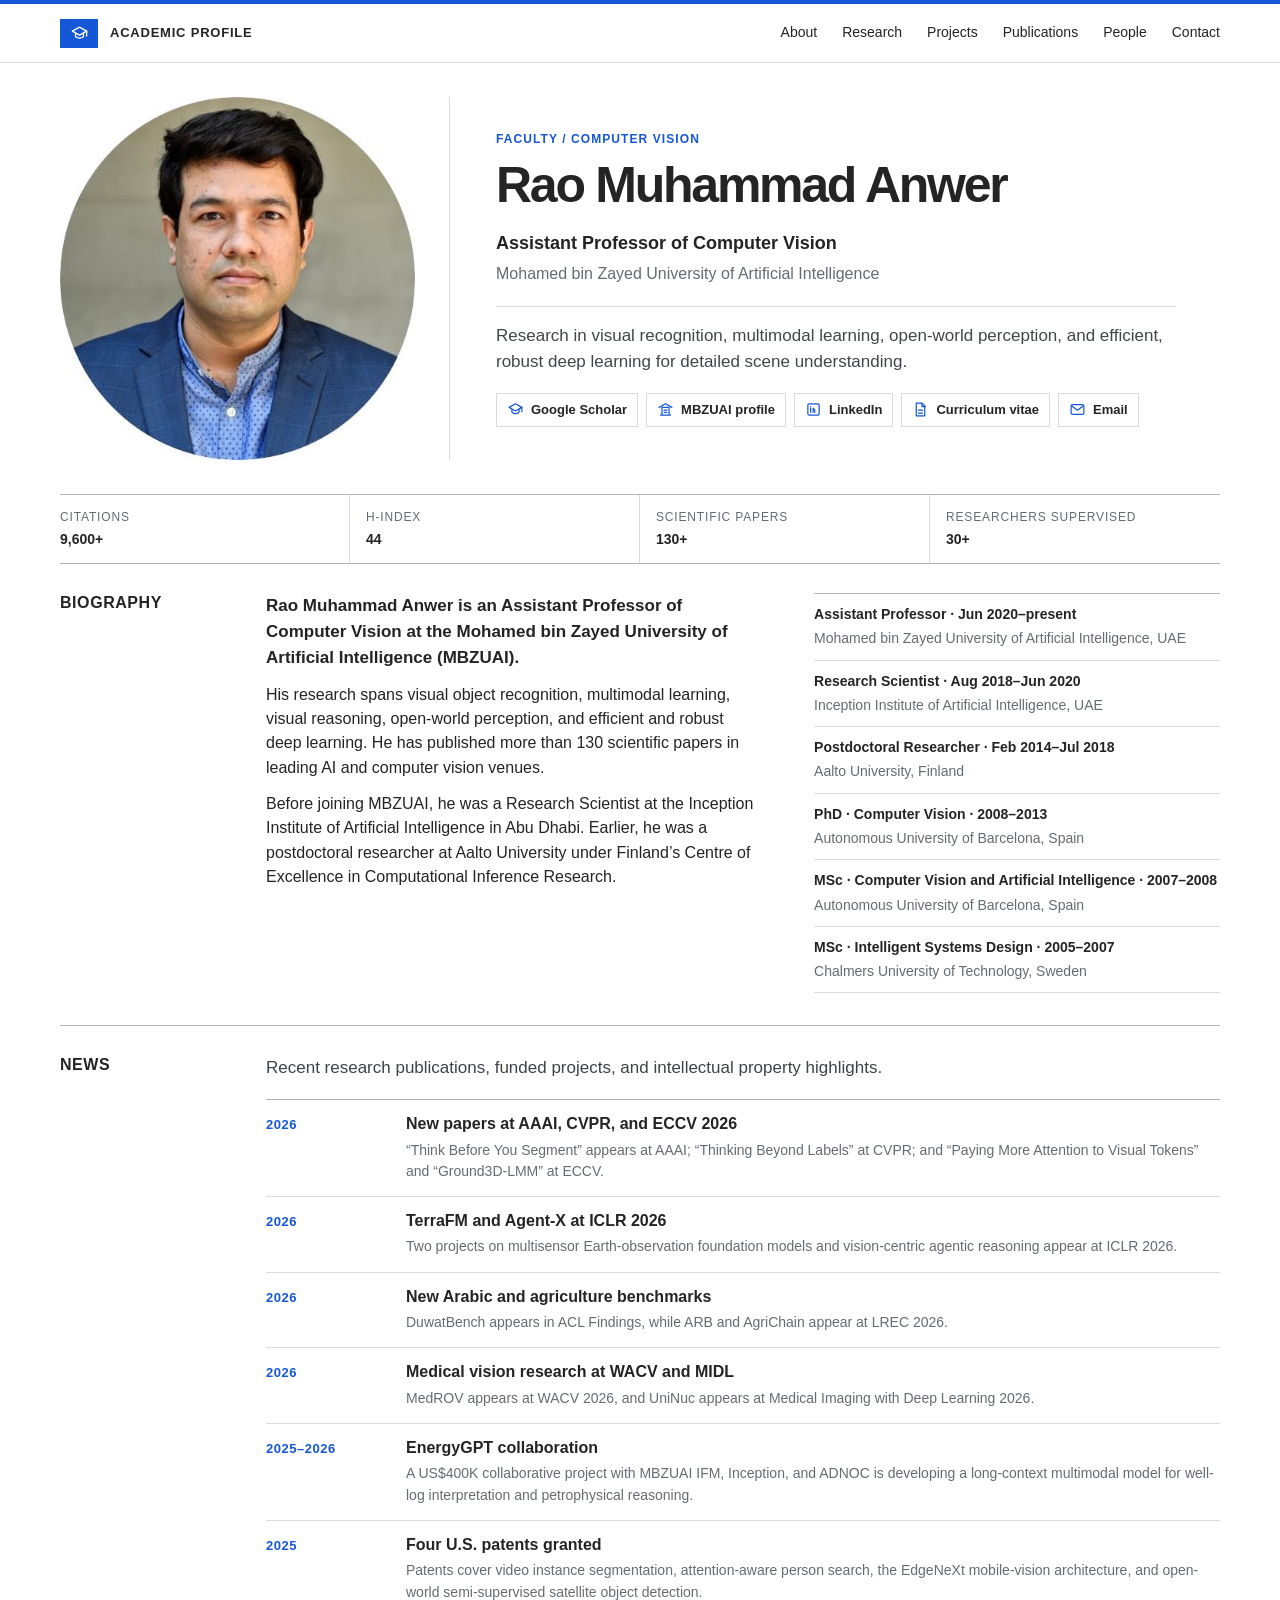
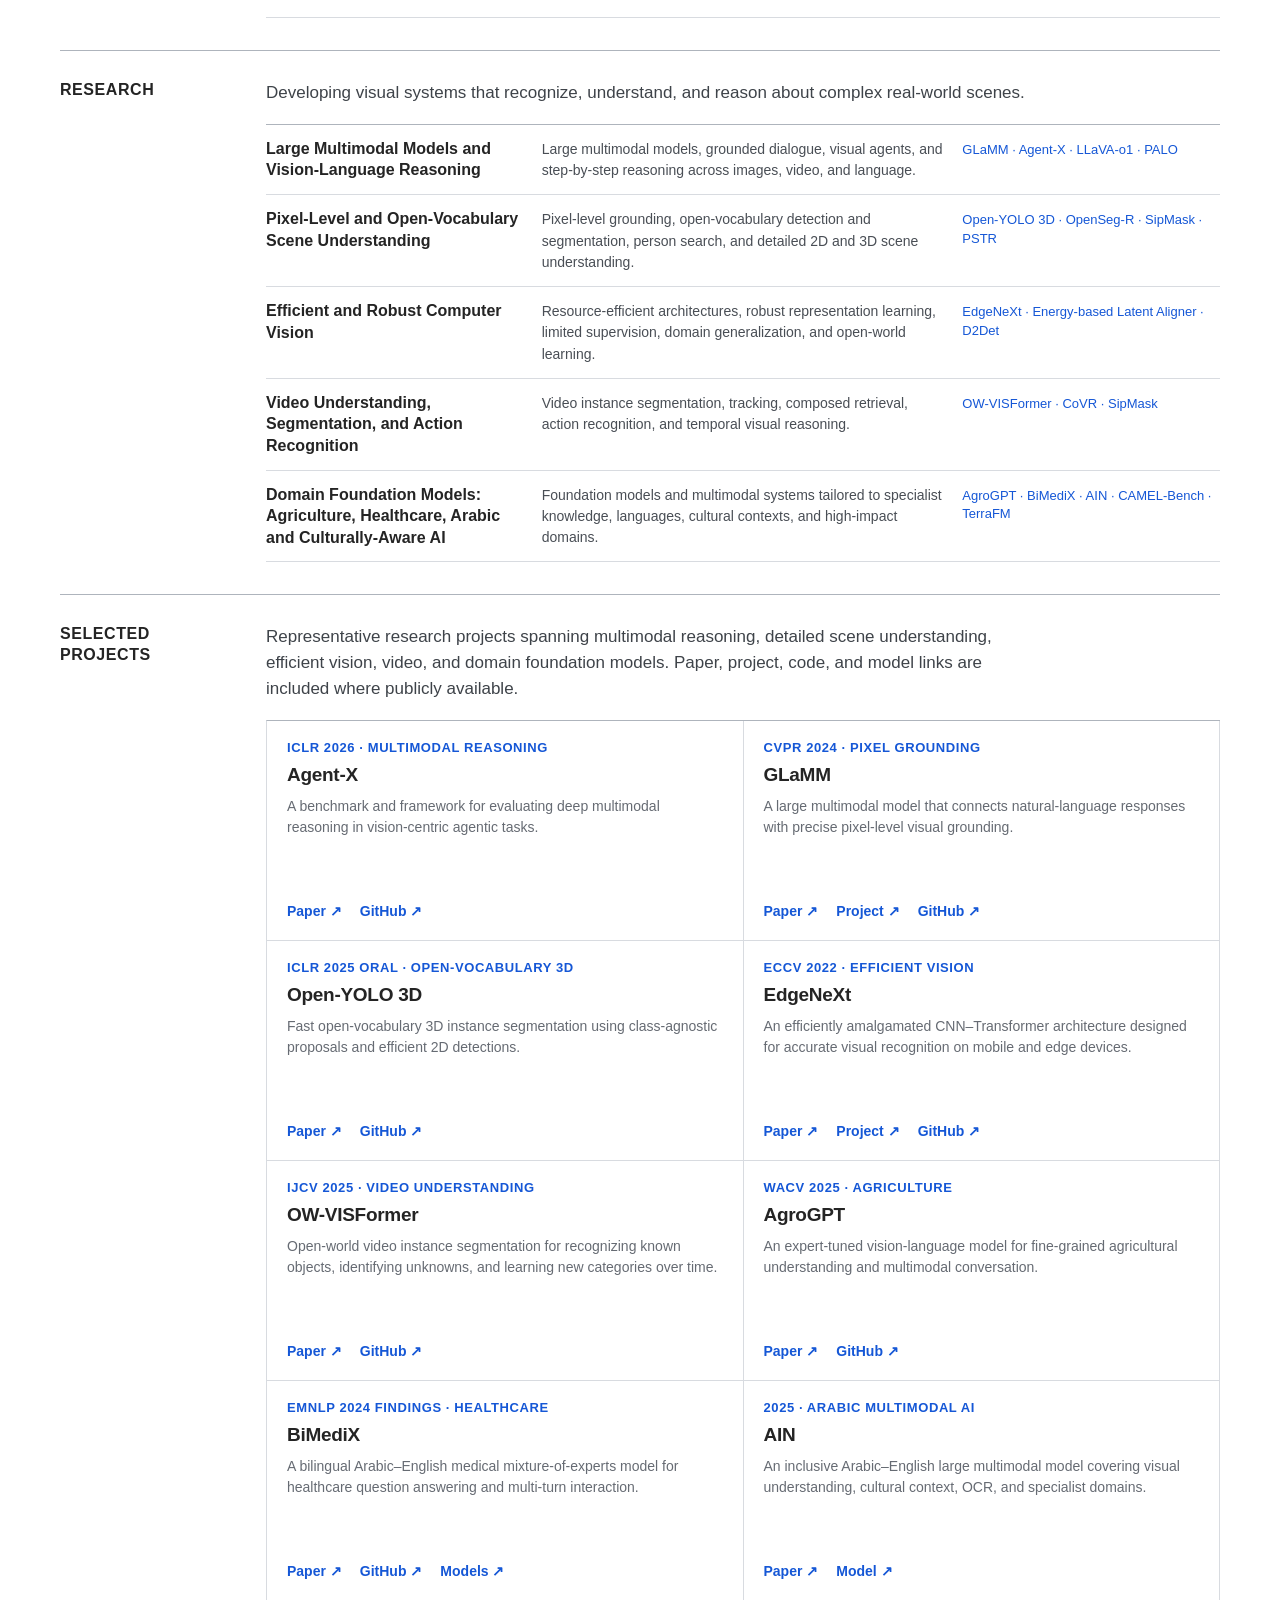
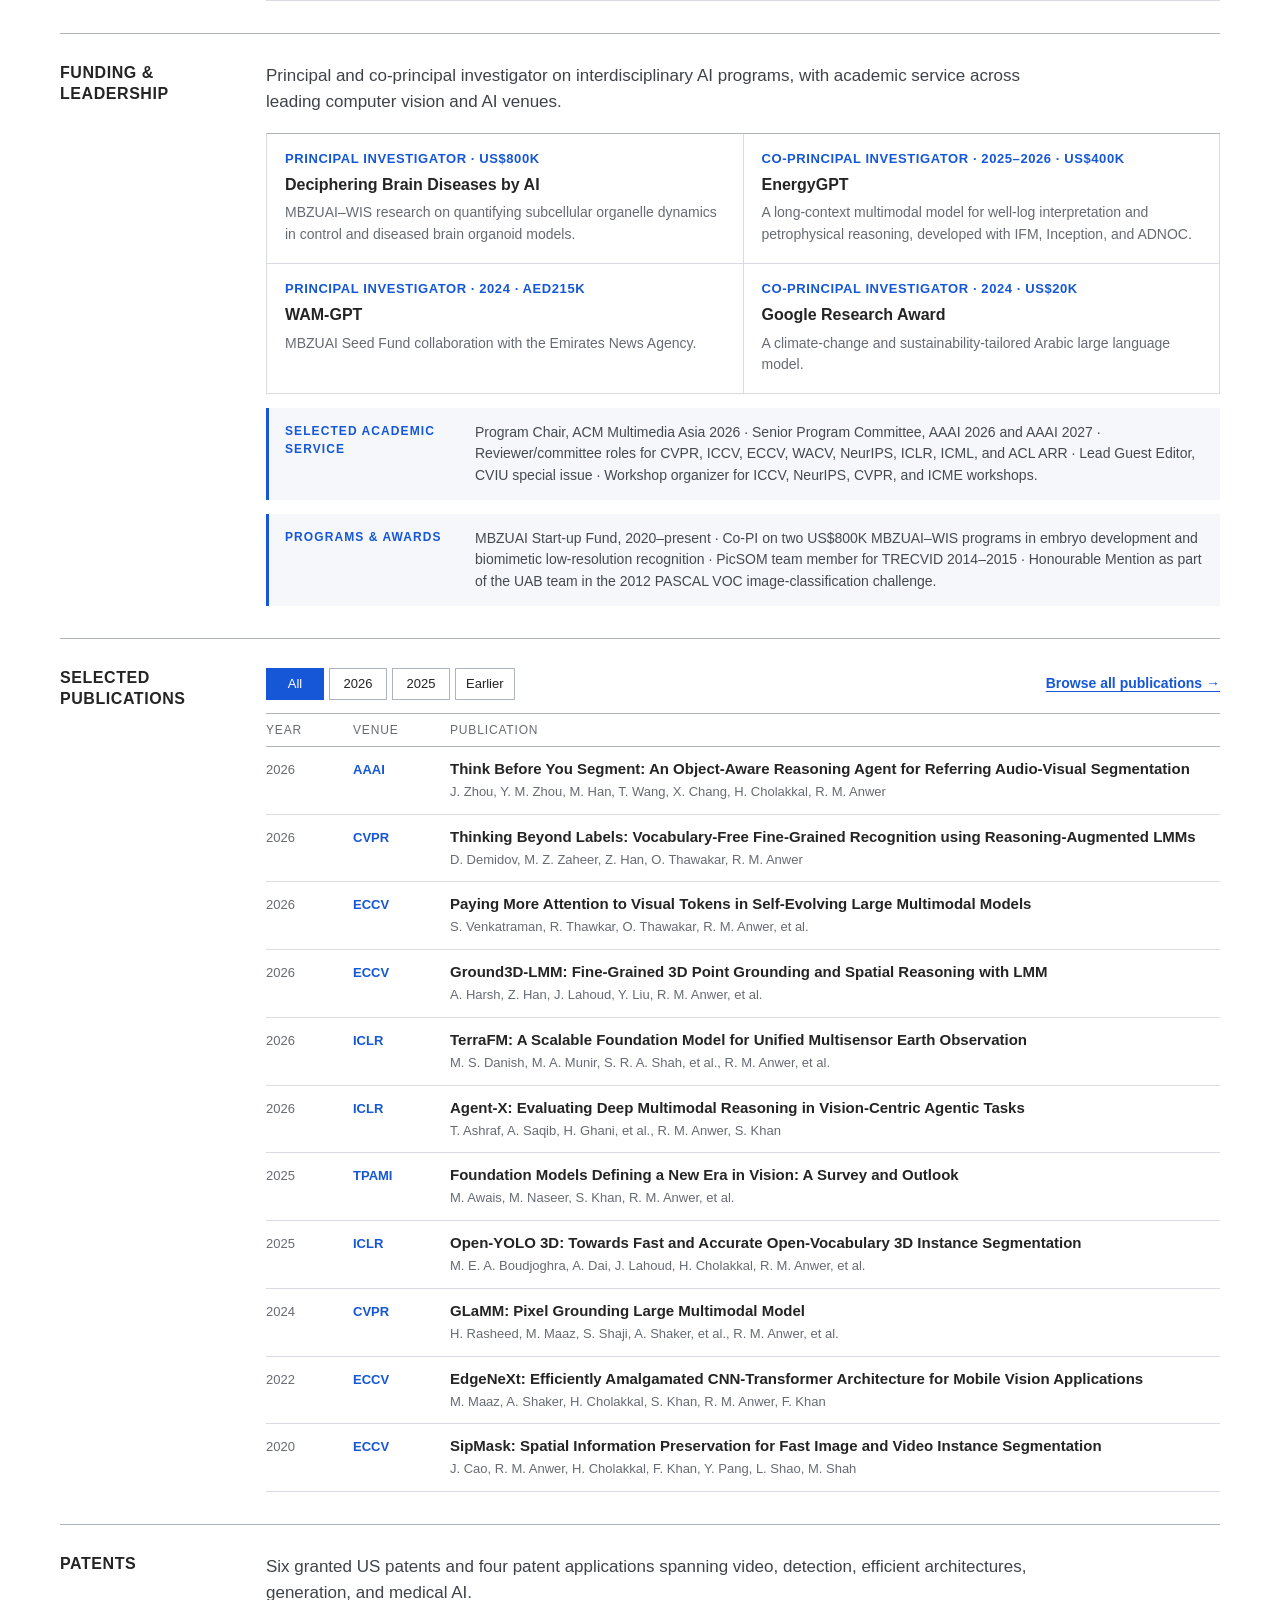
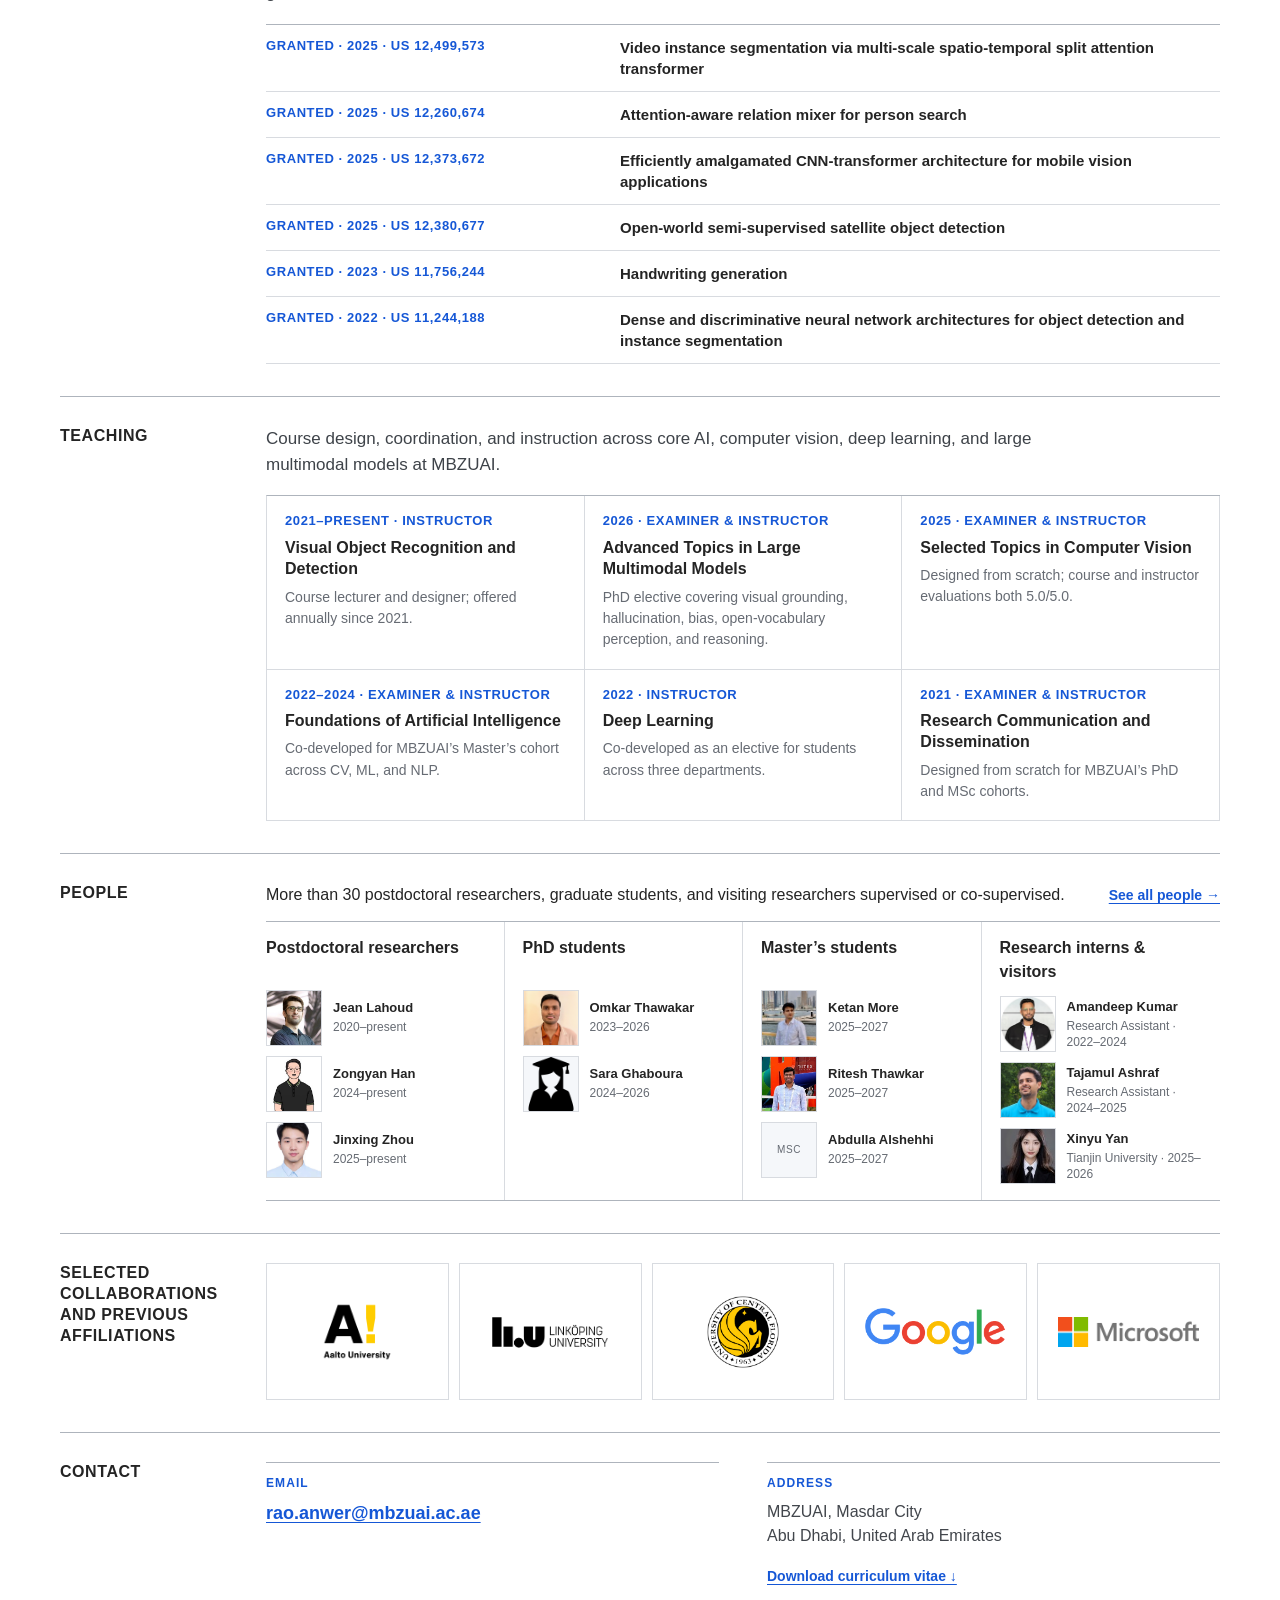
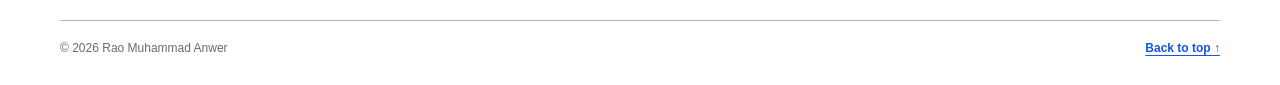
==== commit efc1a7b4: "Update index.html" ====
--- a/index.html
+++ b/index.html
@@ -125,8 +125,8 @@
     </section>
 
     <div class="page profile-facts" aria-label="Profile facts">
-      <div><span>Citations</span><strong>9,100+</strong></div>
-      <div><span>H-index</span><strong>41</strong></div>
+      <div><span>Citations</span><strong>9,600+</strong></div>
+      <div><span>H-index</span><strong>44</strong></div>
       <div><span>Scientific papers</span><strong>130+</strong></div>
       <div><span>Researchers supervised</span><strong>30+</strong></div>
     </div>
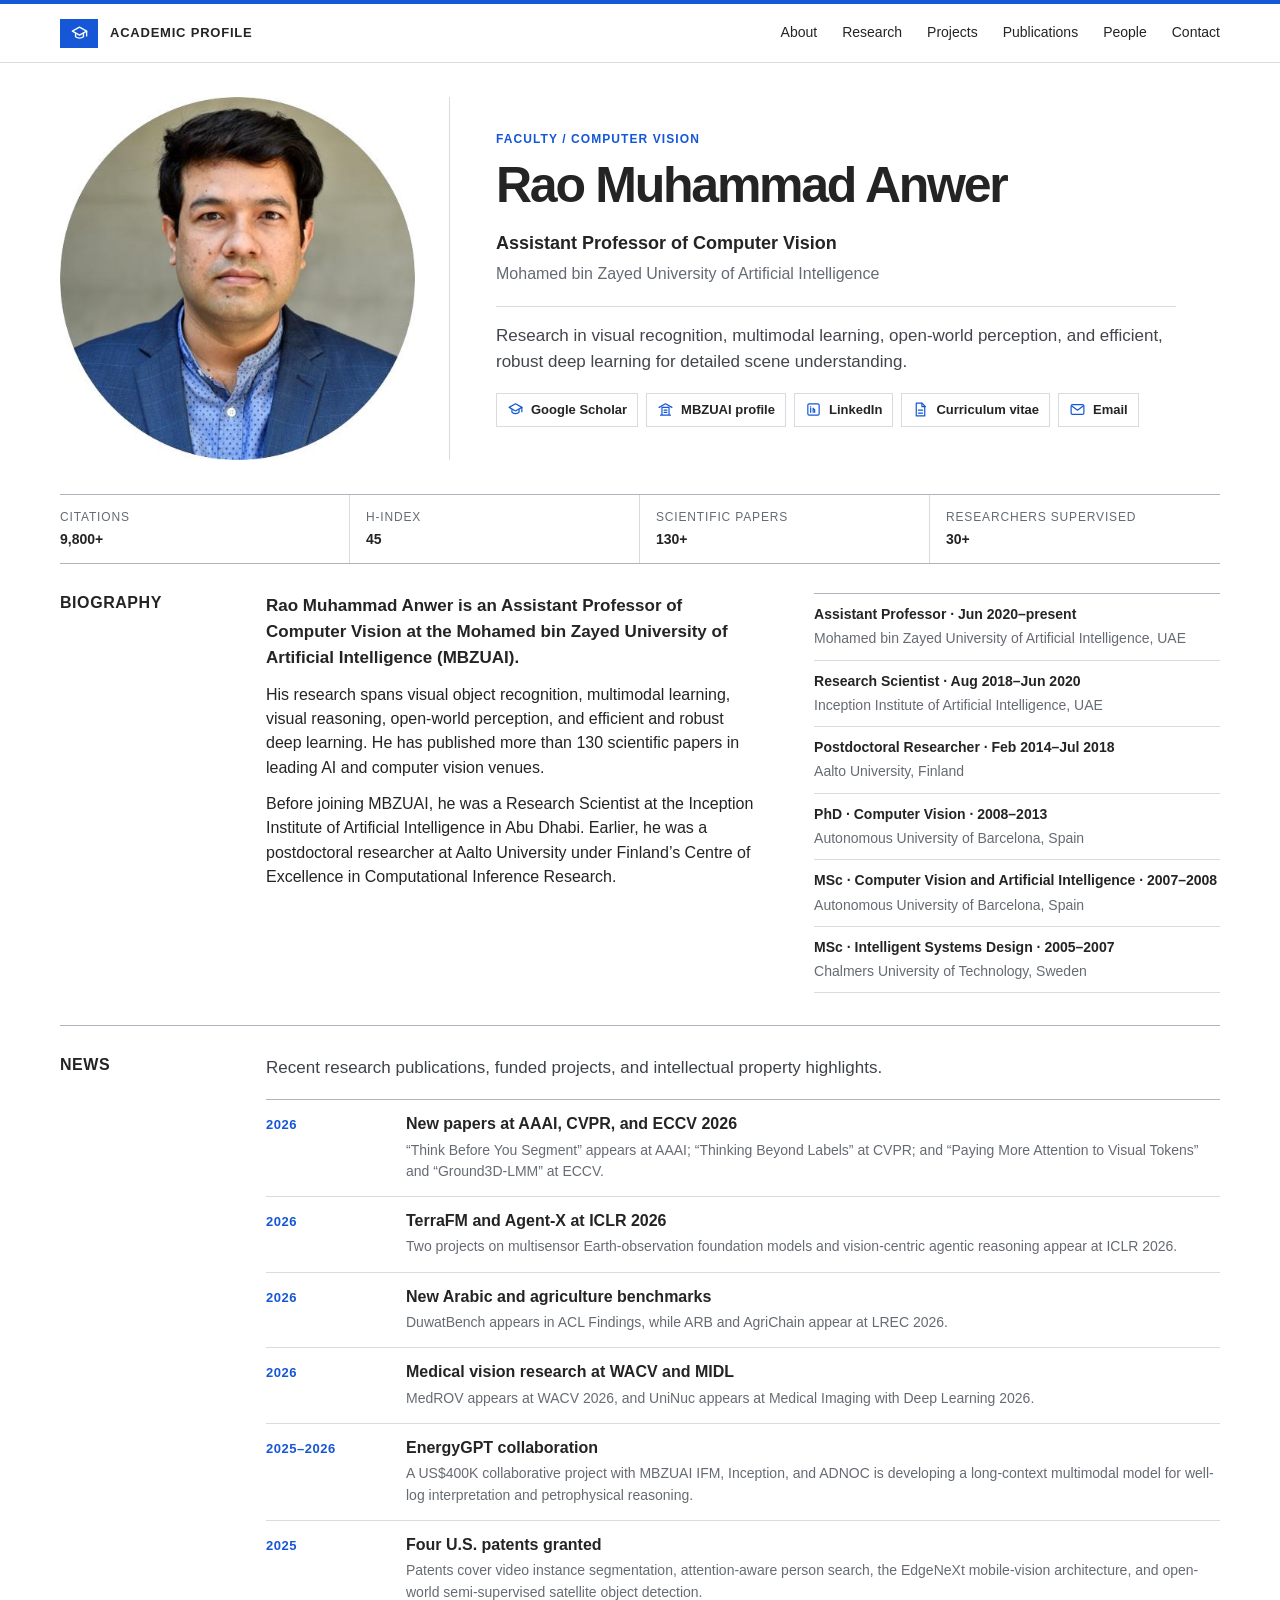
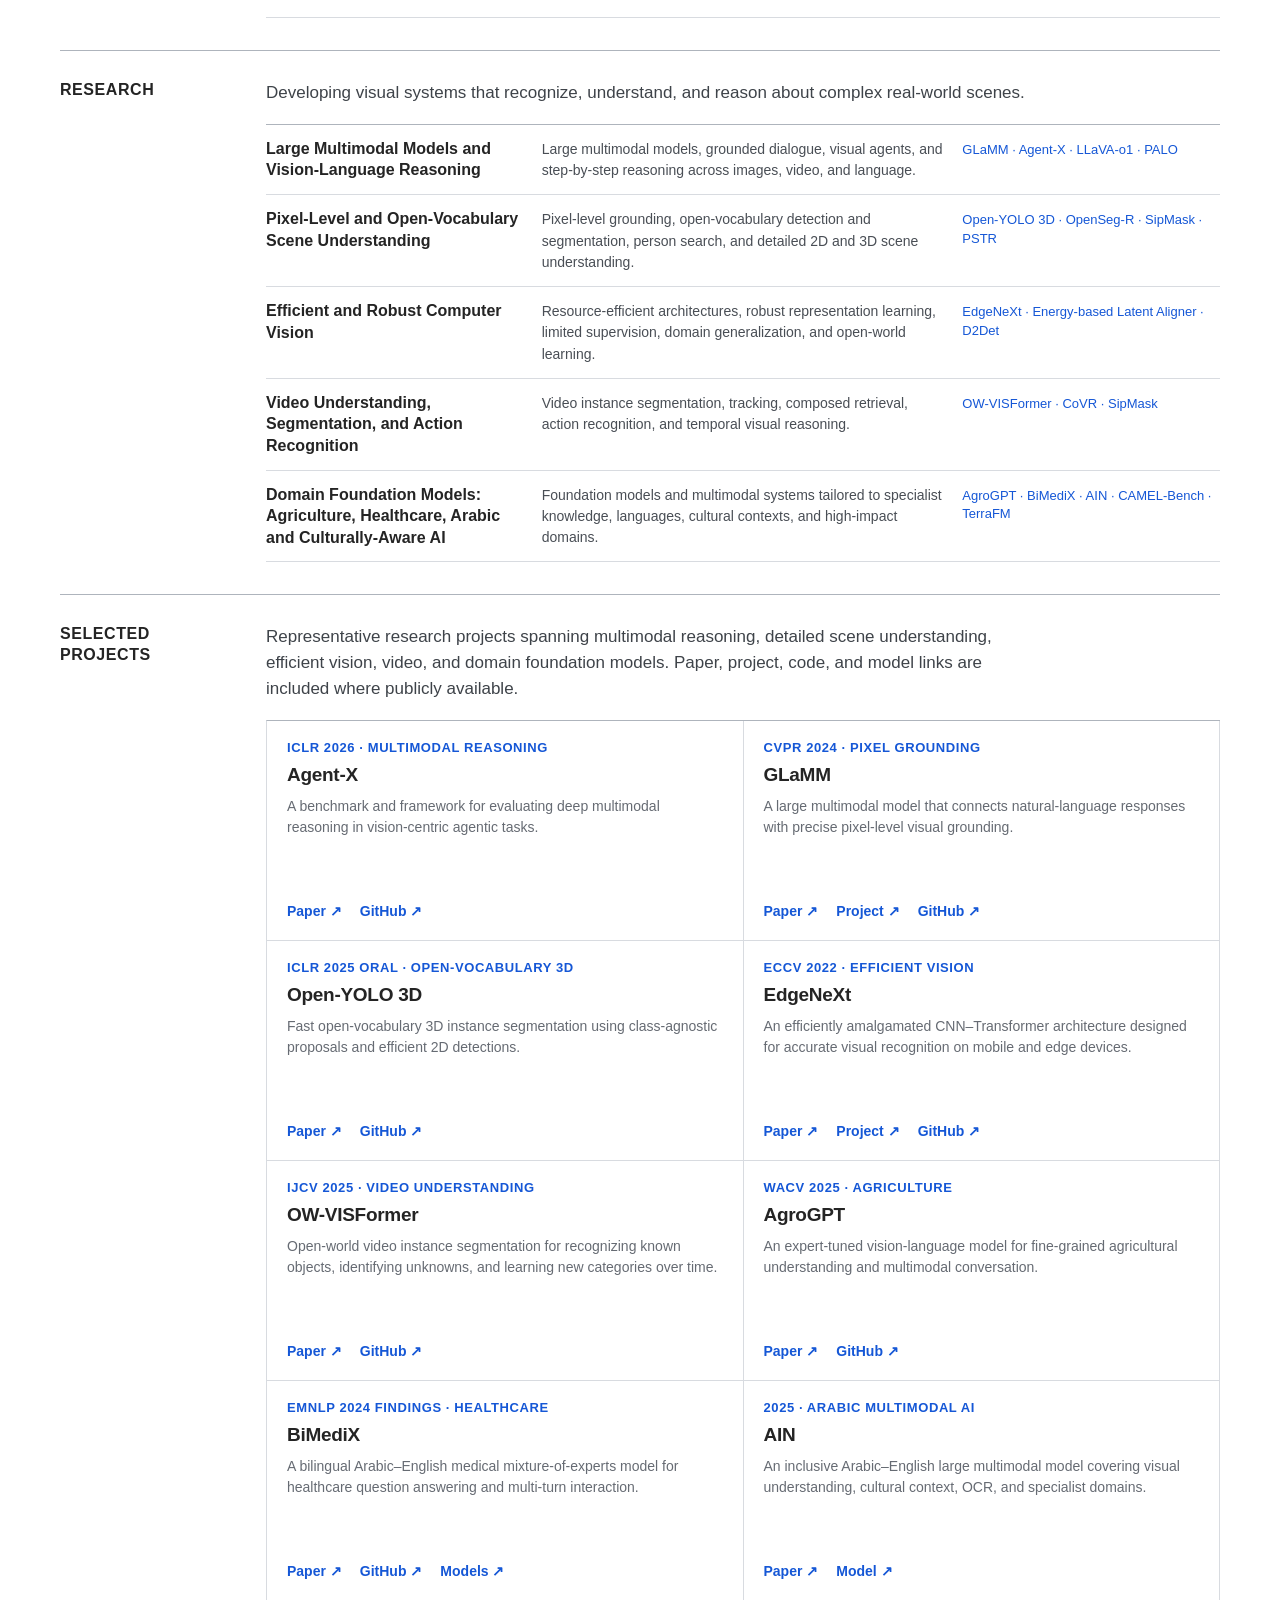
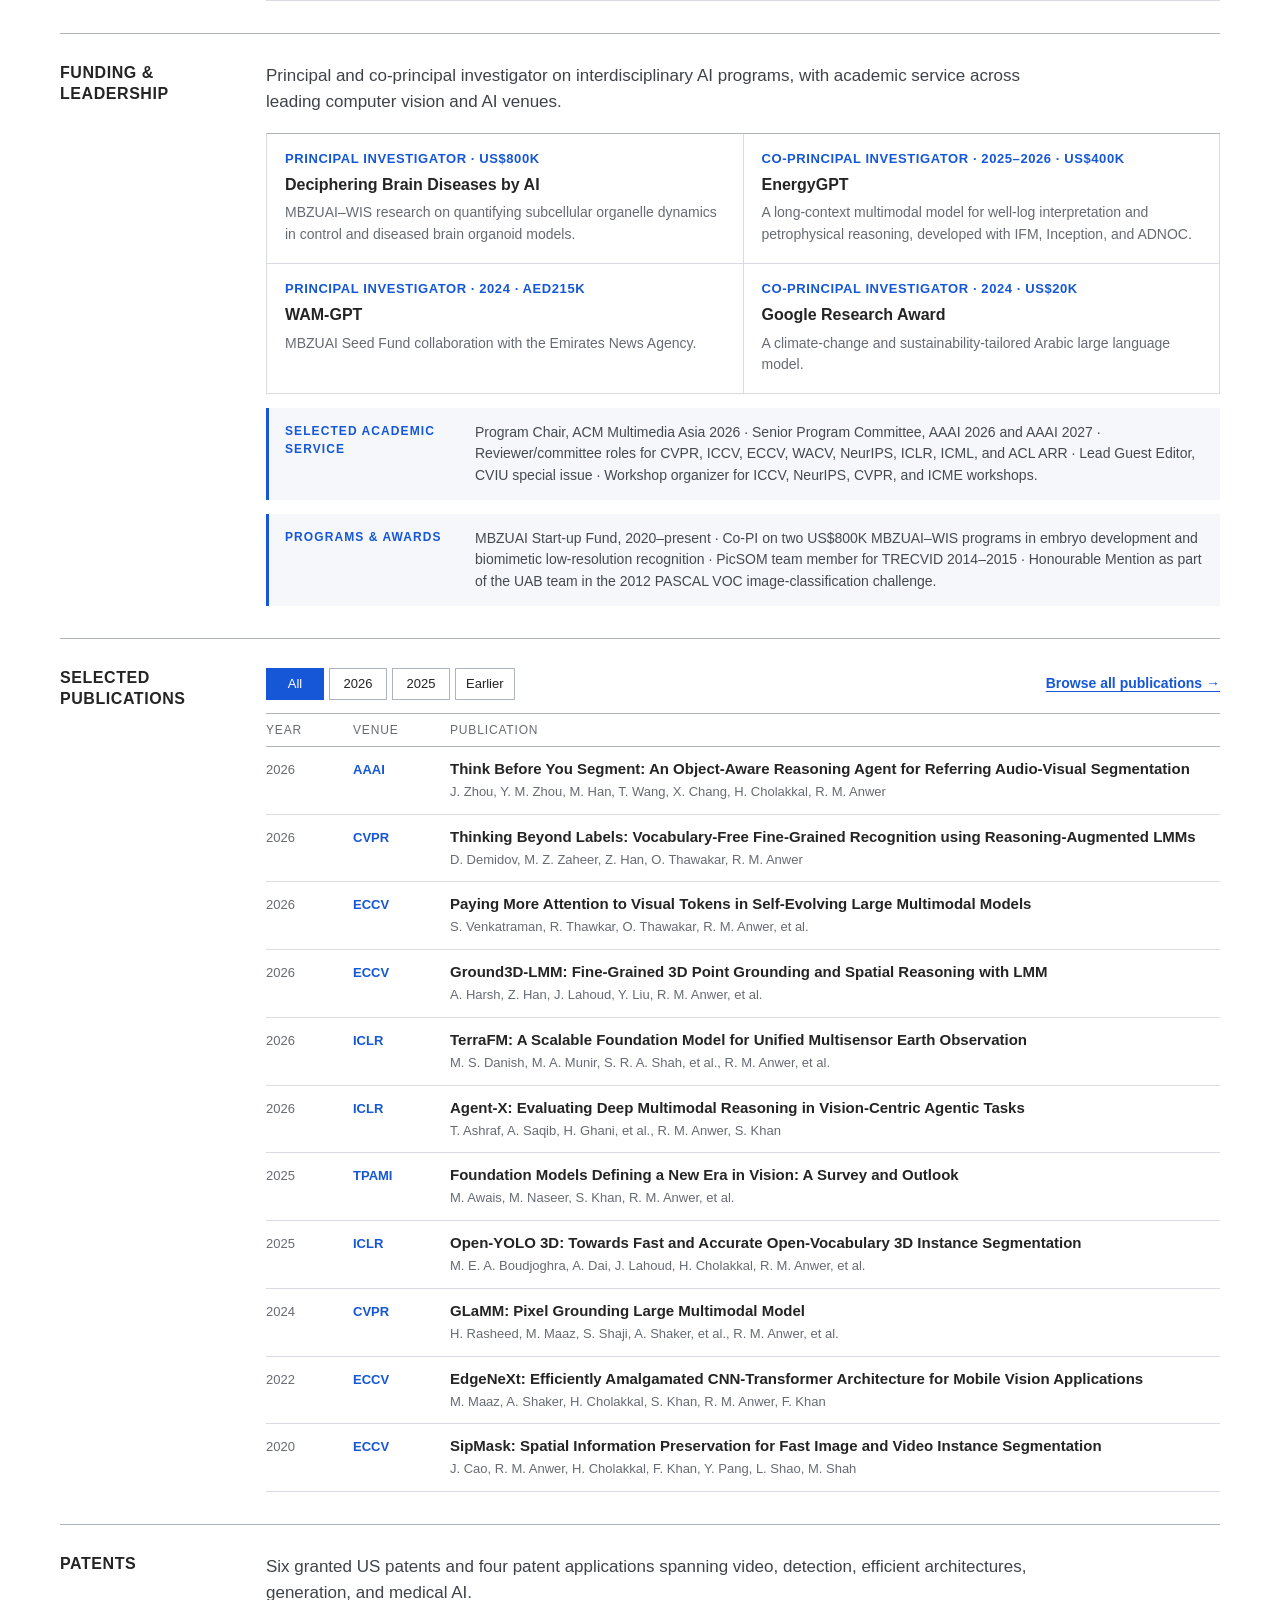
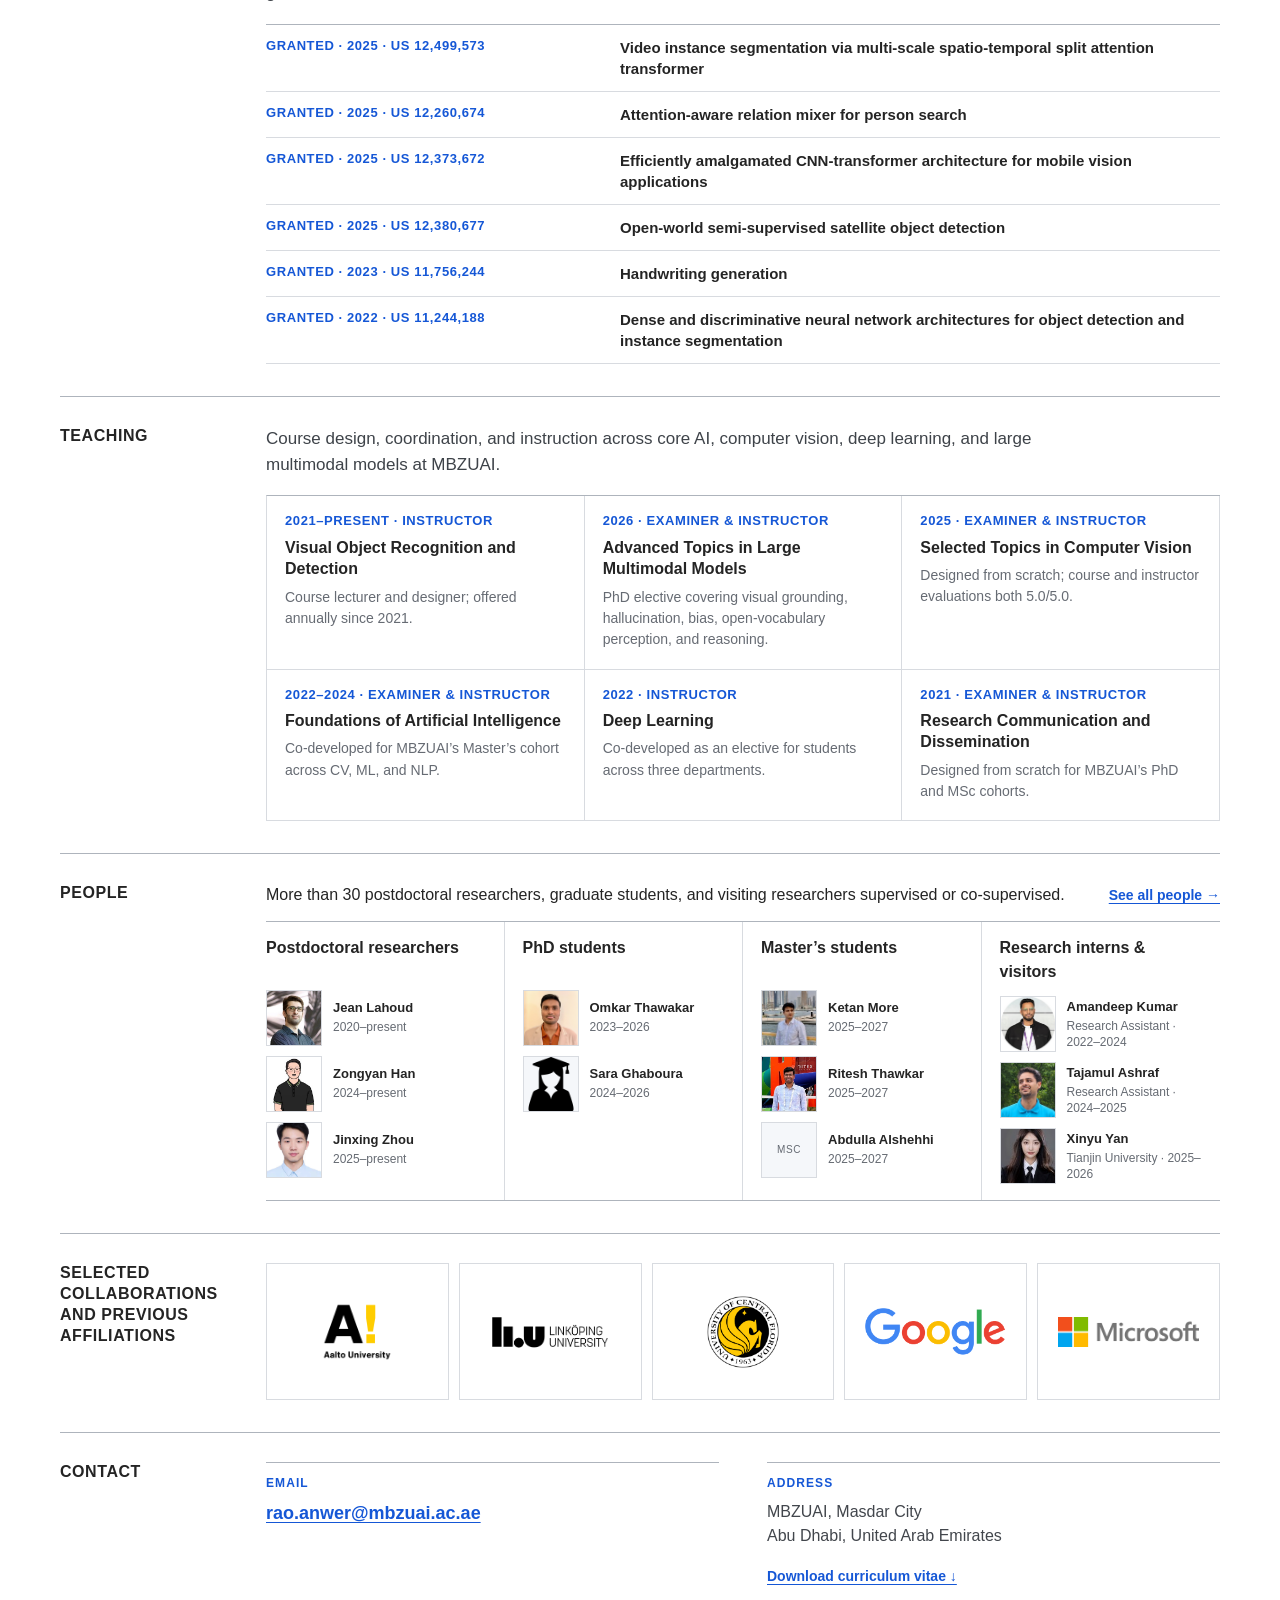
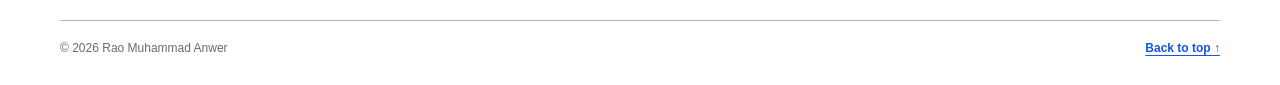
==== commit 58f4a744: "Update index.html" ====
--- a/index.html
+++ b/index.html
@@ -125,8 +125,8 @@
     </section>
 
     <div class="page profile-facts" aria-label="Profile facts">
-      <div><span>Citations</span><strong>9,600+</strong></div>
-      <div><span>H-index</span><strong>44</strong></div>
+      <div><span>Citations</span><strong>9,800+</strong></div>
+      <div><span>H-index</span><strong>45</strong></div>
       <div><span>Scientific papers</span><strong>130+</strong></div>
       <div><span>Researchers supervised</span><strong>30+</strong></div>
     </div>
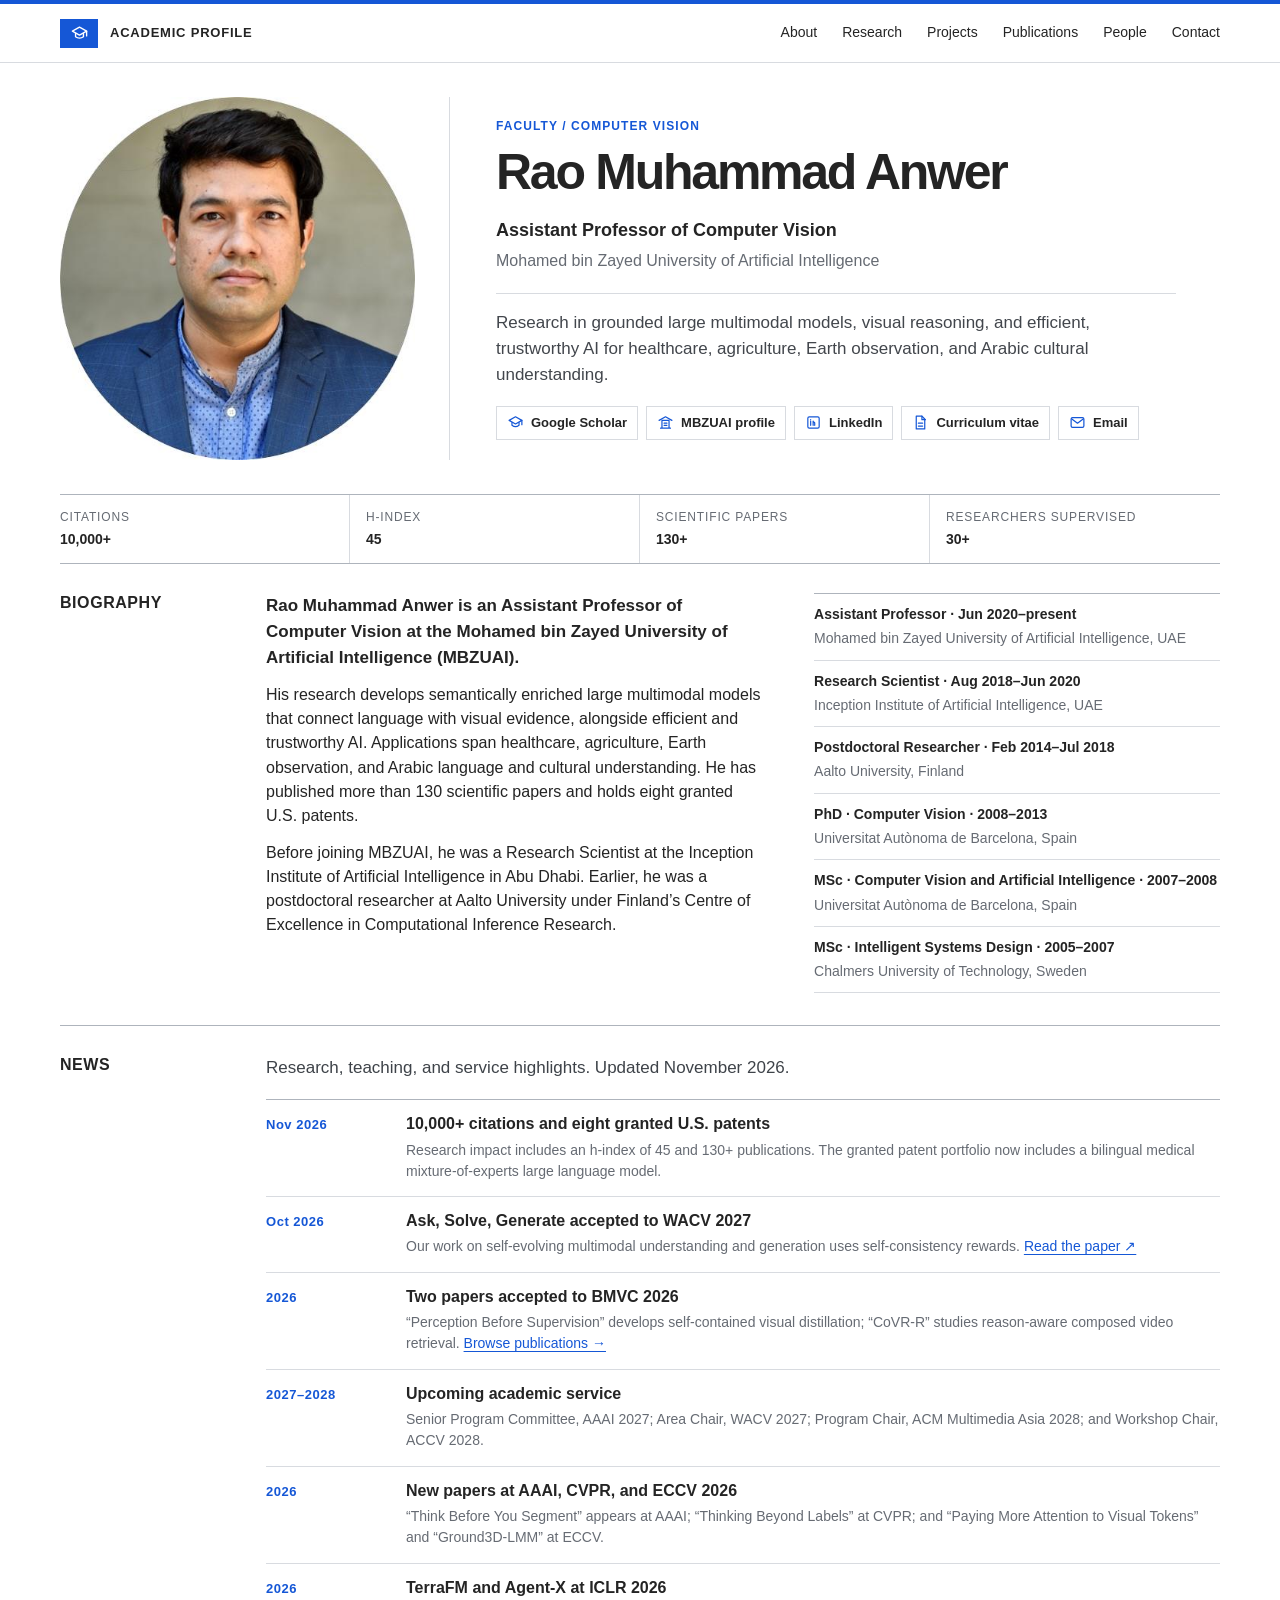
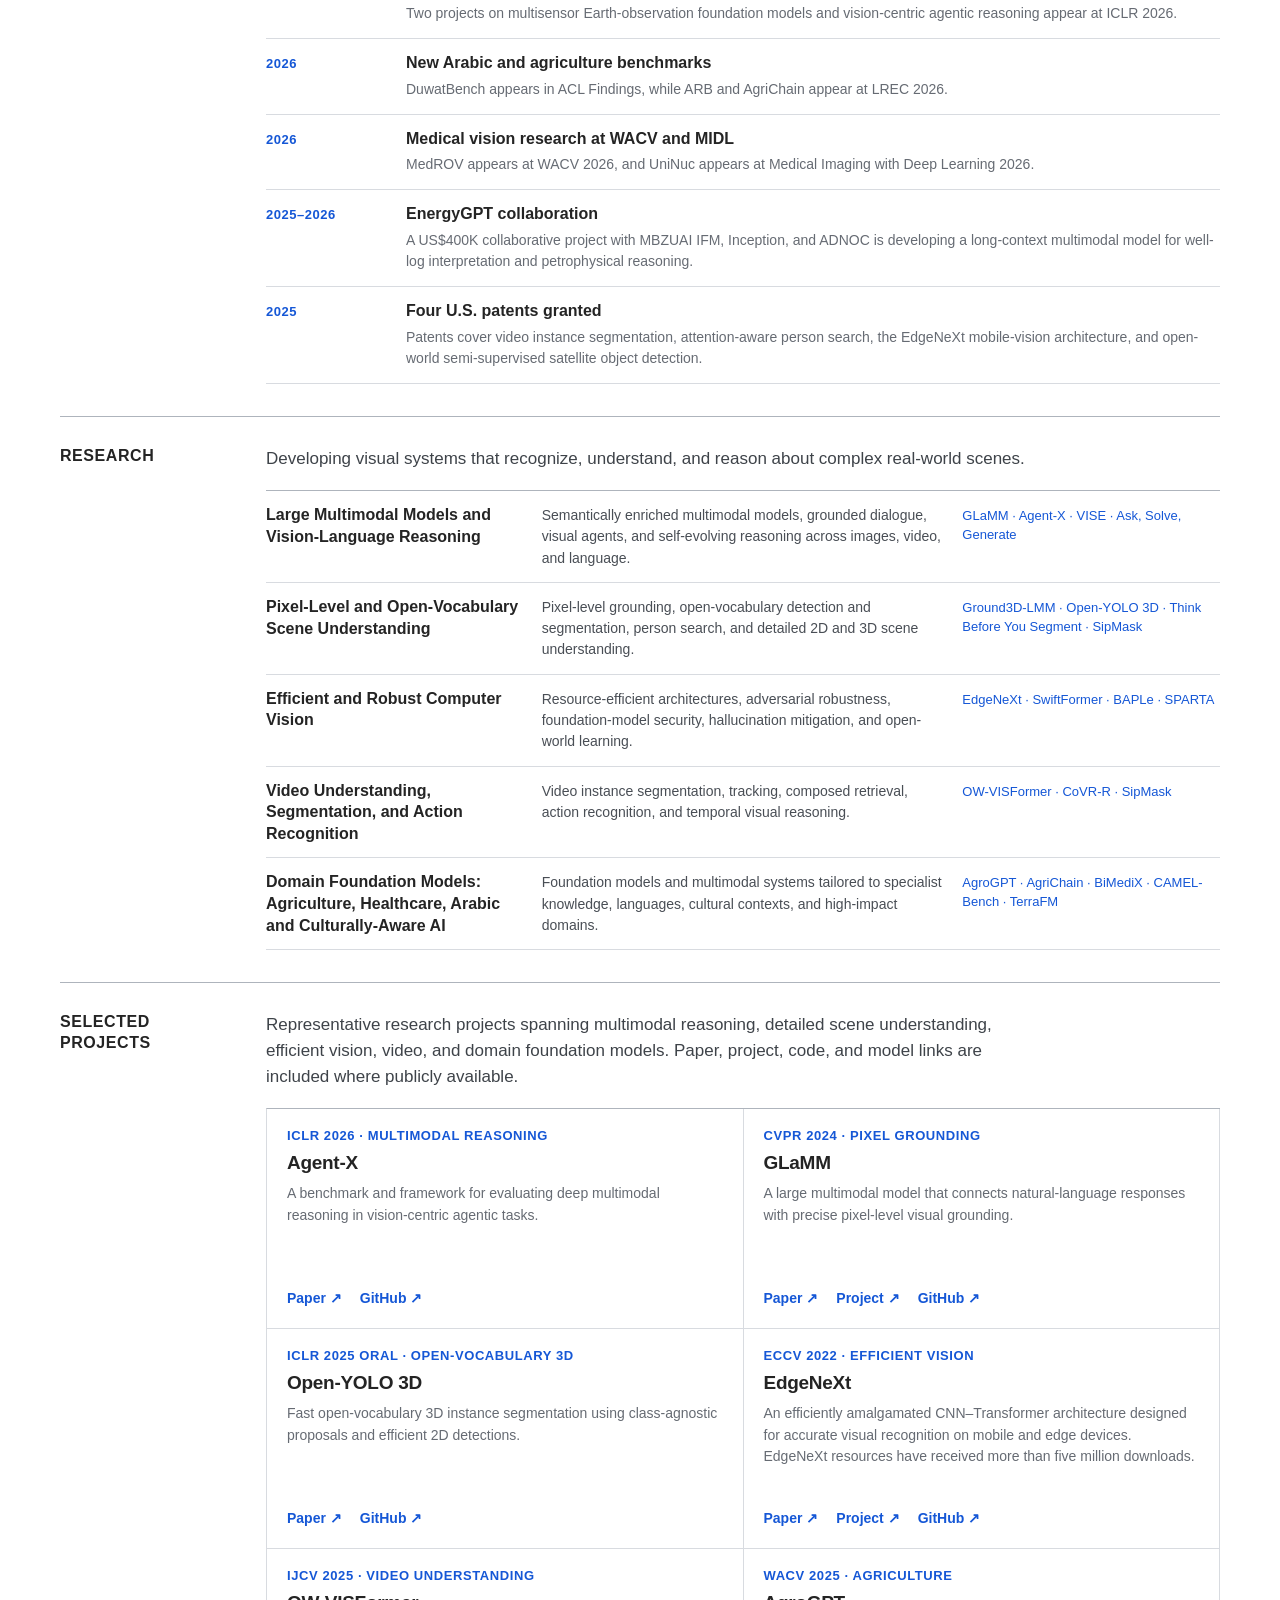
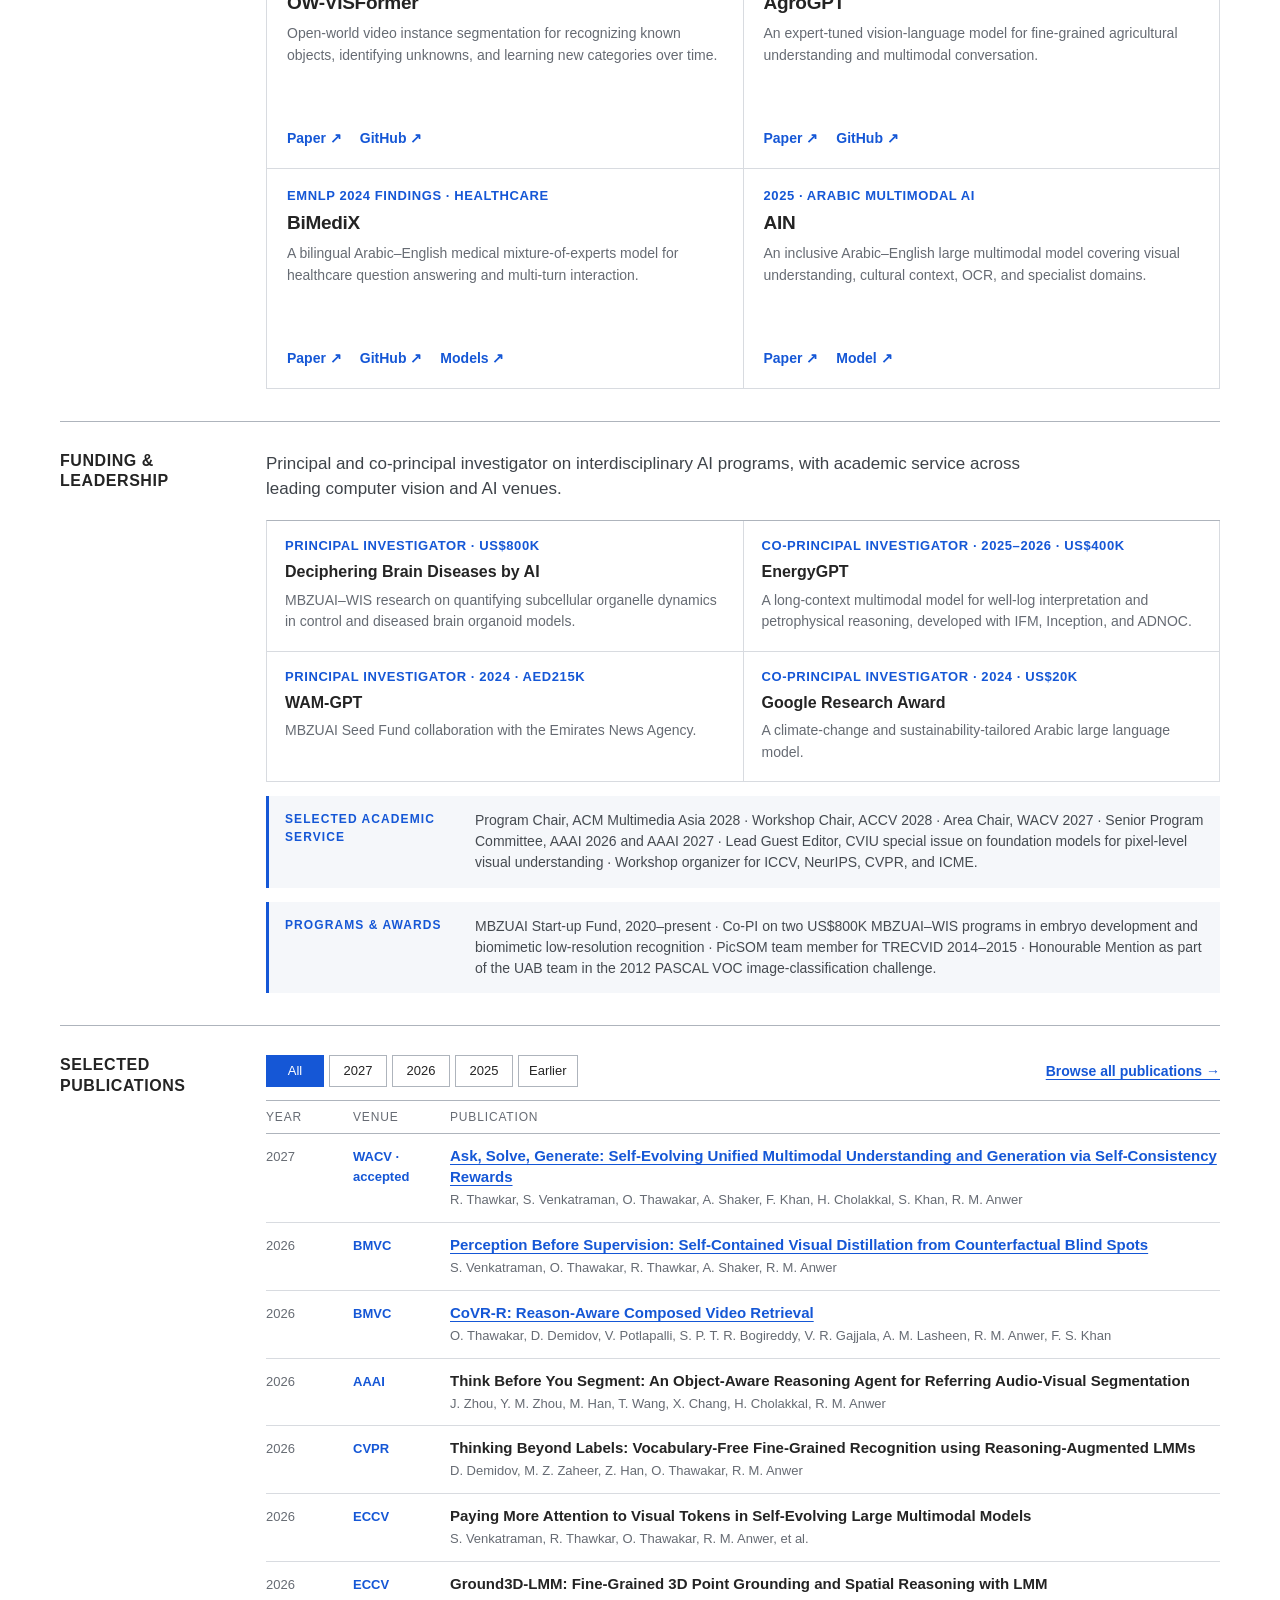
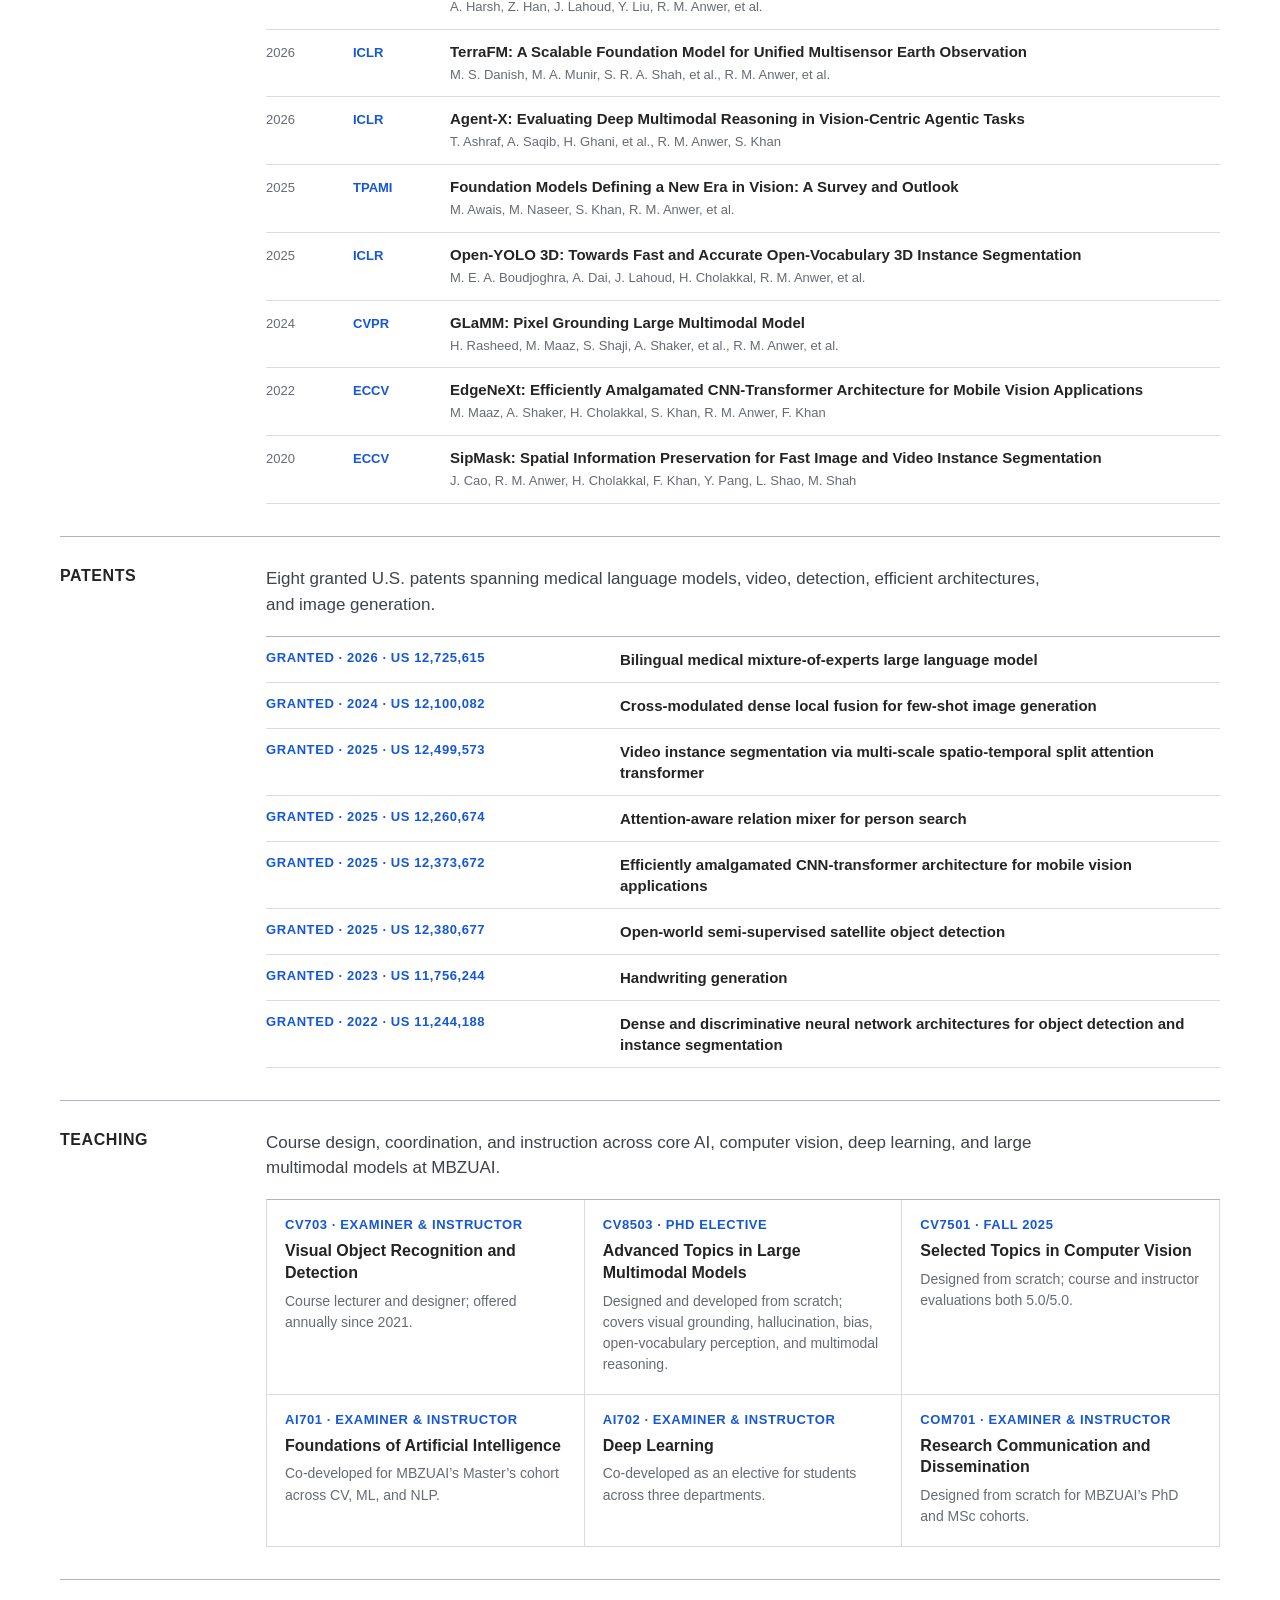
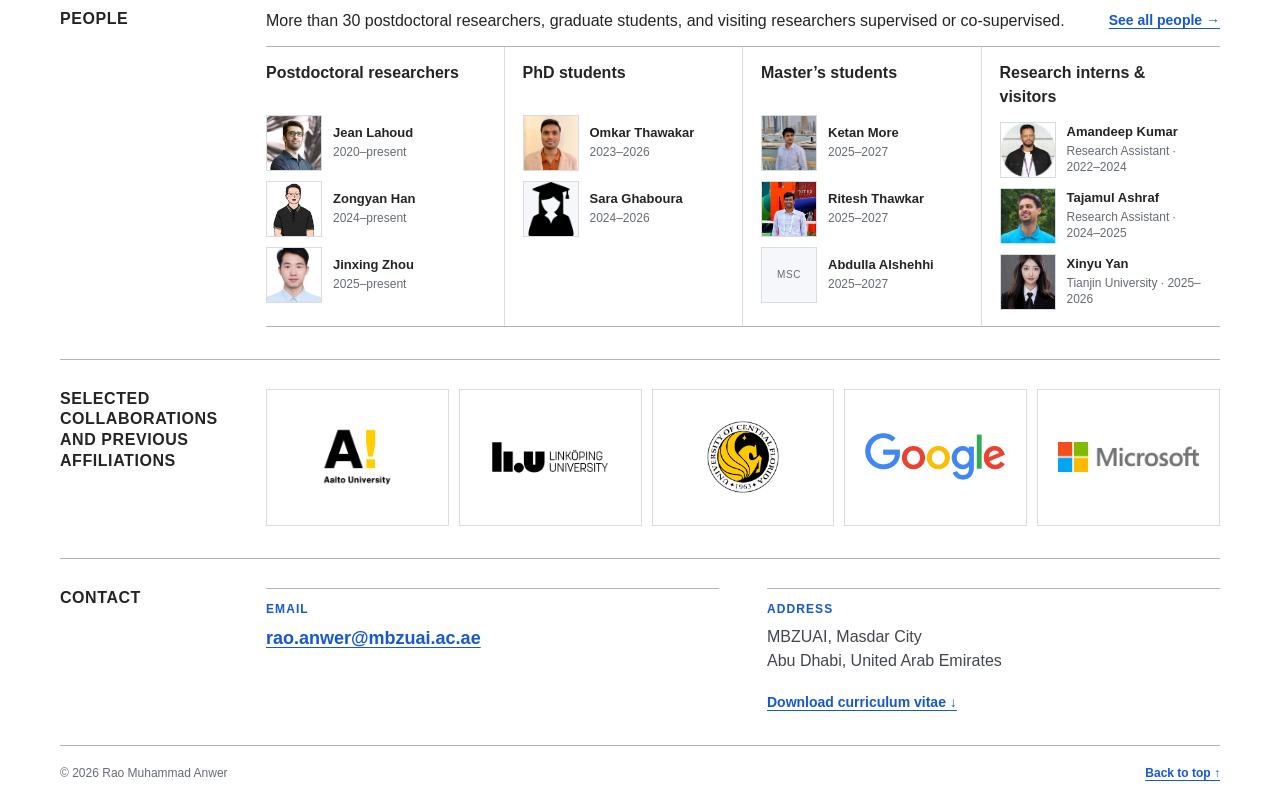
==== commit 1e221e7f: "Update November 2026 research achievements, publications and service" ====
--- a/index.html
+++ b/index.html
@@ -59,8 +59,8 @@
           Mohamed bin Zayed University of Artificial Intelligence
         </p>
         <p class="profile-summary">
-          Research in visual recognition, multimodal learning, open-world perception,
-          and efficient, robust deep learning for detailed scene understanding.
+          Research in grounded large multimodal models, visual reasoning, and efficient,
+          trustworthy AI for healthcare, agriculture, Earth observation, and Arabic cultural understanding.
         </p>
 
         <ul class="profile-links" aria-label="Academic profiles and contact">
@@ -125,7 +125,7 @@
     </section>
 
     <div class="page profile-facts" aria-label="Profile facts">
-      <div><span>Citations</span><strong>9,800+</strong></div>
+      <div><span>Citations</span><strong>10,000+</strong></div>
       <div><span>H-index</span><strong>45</strong></div>
       <div><span>Scientific papers</span><strong>130+</strong></div>
       <div><span>Researchers supervised</span><strong>30+</strong></div>
@@ -142,10 +142,11 @@
             Mohamed bin Zayed University of Artificial Intelligence (MBZUAI).
           </p>
           <p>
-            His research spans visual object recognition, multimodal learning,
-            visual reasoning, open-world perception, and efficient and robust deep
-            learning. He has published more than 130 scientific papers in leading
-            AI and computer vision venues.
+            His research develops semantically enriched large multimodal models that connect
+            language with visual evidence, alongside efficient and trustworthy AI.
+            Applications span healthcare, agriculture, Earth observation, and Arabic
+            language and cultural understanding. He has published more than 130
+            scientific papers and holds eight granted U.S. patents.
           </p>
           <p>
             Before joining MBZUAI, he was a Research Scientist at the Inception Institute
@@ -170,11 +171,11 @@
           </div>
           <div>
             <dt>PhD · Computer Vision · 2008–2013</dt>
-            <dd>Autonomous University of Barcelona, Spain</dd>
+            <dd>Universitat Autònoma de Barcelona, Spain</dd>
           </div>
           <div>
             <dt>MSc · Computer Vision and Artificial Intelligence · 2007–2008</dt>
-            <dd>Autonomous University of Barcelona, Spain</dd>
+            <dd>Universitat Autònoma de Barcelona, Spain</dd>
           </div>
           <div>
             <dt>MSc · Intelligent Systems Design · 2005–2007</dt>
@@ -190,9 +191,45 @@
       </header>
       <div class="section-content">
         <p class="section-intro">
-          Recent research publications, funded projects, and intellectual property highlights.
+          Research, teaching, and service highlights. Updated November 2026.
         </p>
         <ol class="news-list">
+          <li>
+            <time datetime="2026-11">Nov 2026</time>
+            <div>
+              <h3>10,000+ citations and eight granted U.S. patents</h3>
+              <p>Research impact includes an h-index of 45 and 130+ publications.
+                The granted patent portfolio now includes a bilingual medical
+                mixture-of-experts large language model.</p>
+            </div>
+          </li>
+          <li>
+            <time datetime="2026-10">Oct 2026</time>
+            <div>
+              <h3>Ask, Solve, Generate accepted to WACV 2027</h3>
+              <p>Our work on self-evolving multimodal understanding and generation
+                uses self-consistency rewards.
+                <a href="https://arxiv.org/abs/2606.27376" target="_blank" rel="noreferrer">Read the paper ↗</a></p>
+            </div>
+          </li>
+          <li>
+            <time datetime="2026">2026</time>
+            <div>
+              <h3>Two papers accepted to BMVC 2026</h3>
+              <p>“Perception Before Supervision” develops self-contained visual
+                distillation; “CoVR-R” studies reason-aware composed video retrieval.
+                <a href="publications.html">Browse publications →</a></p>
+            </div>
+          </li>
+          <li>
+            <time datetime="2027">2027–2028</time>
+            <div>
+              <h3>Upcoming academic service</h3>
+              <p>Senior Program Committee, AAAI 2027; Area Chair, WACV 2027;
+                Program Chair, ACM Multimedia Asia 2028; and Workshop Chair, ACCV 2028.</p>
+            </div>
+          </li>
+
           <li>
             <time datetime="2026">2026</time>
             <div>
@@ -274,10 +311,10 @@
           <li>
             <h3>Large Multimodal Models and Vision-Language Reasoning</h3>
             <p>
-              Large multimodal models, grounded dialogue, visual agents, and
-              step-by-step reasoning across images, video, and language.
-            </p>
-            <small>GLaMM · Agent-X · LLaVA-o1 · PALO</small>
+              Semantically enriched multimodal models, grounded dialogue, visual agents,
+              and self-evolving reasoning across images, video, and language.
+            </p>
+            <small>GLaMM · Agent-X · VISE · Ask, Solve, Generate</small>
           </li>
           <li>
             <h3>Pixel-Level and Open-Vocabulary Scene Understanding</h3>
@@ -285,15 +322,15 @@
               Pixel-level grounding, open-vocabulary detection and segmentation,
               person search, and detailed 2D and 3D scene understanding.
             </p>
-            <small>Open-YOLO 3D · OpenSeg-R · SipMask · PSTR</small>
+            <small>Ground3D-LMM · Open-YOLO 3D · Think Before You Segment · SipMask</small>
           </li>
           <li>
             <h3>Efficient and Robust Computer Vision</h3>
             <p>
-              Resource-efficient architectures, robust representation learning,
-              limited supervision, domain generalization, and open-world learning.
-            </p>
-            <small>EdgeNeXt · Energy-based Latent Aligner · D2Det</small>
+              Resource-efficient architectures, adversarial robustness, foundation-model
+              security, hallucination mitigation, and open-world learning.
+            </p>
+            <small>EdgeNeXt · SwiftFormer · BAPLe · SPARTA</small>
           </li>
           <li>
             <h3>Video Understanding, Segmentation, and Action Recognition</h3>
@@ -301,7 +338,7 @@
               Video instance segmentation, tracking, composed retrieval, action
               recognition, and temporal visual reasoning.
             </p>
-            <small>OW-VISFormer · CoVR · SipMask</small>
+            <small>OW-VISFormer · CoVR-R · SipMask</small>
           </li>
           <li>
             <h3>Domain Foundation Models: Agriculture, Healthcare, Arabic and Culturally-Aware AI</h3>
@@ -309,7 +346,7 @@
               Foundation models and multimodal systems tailored to specialist
               knowledge, languages, cultural contexts, and high-impact domains.
             </p>
-            <small>AgroGPT · BiMediX · AIN · CAMEL-Bench · TerraFM</small>
+            <small>AgroGPT · AgriChain · BiMediX · CAMEL-Bench · TerraFM</small>
           </li>
         </ol>
       </div>
@@ -374,7 +411,8 @@
             <h3>EdgeNeXt</h3>
             <p>
               An efficiently amalgamated CNN–Transformer architecture designed for
-              accurate visual recognition on mobile and edge devices.
+              accurate visual recognition on mobile and edge devices. EdgeNeXt resources
+              have received more than five million downloads.
             </p>
             <div class="project-links">
               <a href="https://arxiv.org/abs/2206.10589" target="_blank" rel="noreferrer">Paper ↗</a>
@@ -486,10 +524,10 @@
         <div class="service-strip">
           <span class="field-label">Selected academic service</span>
           <p>
-            Program Chair, ACM Multimedia Asia 2026 · Senior Program Committee,
-            AAAI 2026 and AAAI 2027 · Reviewer/committee roles for CVPR, ICCV, ECCV,
-            WACV, NeurIPS, ICLR, ICML, and ACL ARR · Lead Guest Editor, CVIU special
-            issue · Workshop organizer for ICCV, NeurIPS, CVPR, and ICME workshops.
+            Program Chair, ACM Multimedia Asia 2028 · Workshop Chair, ACCV 2028 ·
+            Area Chair, WACV 2027 · Senior Program Committee, AAAI 2026 and AAAI 2027 ·
+            Lead Guest Editor, CVIU special issue on foundation models for pixel-level
+            visual understanding · Workshop organizer for ICCV, NeurIPS, CVPR, and ICME.
           </p>
         </div>
         <div class="service-strip">
@@ -514,6 +552,7 @@
             <button class="active" type="button" data-filter="all" aria-pressed="true">
               All
             </button>
+            <button type="button" data-filter="2027" aria-pressed="false">2027</button>
             <button type="button" data-filter="2026" aria-pressed="false">2026</button>
             <button type="button" data-filter="2025" aria-pressed="false">2025</button>
             <button type="button" data-filter="earlier" aria-pressed="false">
@@ -530,6 +569,25 @@
             <span>Year</span><span>Venue</span><span>Publication</span>
           </div>
 
+          <article class="publication-row" data-year="2027">
+            <span class="pub-year">2027</span>
+            <span class="pub-venue">WACV · accepted</span>
+            <div><h3><a href="https://arxiv.org/abs/2606.27376" target="_blank" rel="noreferrer">Ask, Solve, Generate: Self-Evolving Unified Multimodal Understanding and Generation via Self-Consistency Rewards</a></h3>
+              <p>R. Thawkar, S. Venkatraman, O. Thawakar, A. Shaker, F. Khan, H. Cholakkal, S. Khan, R. M. Anwer</p></div>
+          </article>
+          <article class="publication-row" data-year="2026">
+            <span class="pub-year">2026</span>
+            <span class="pub-venue">BMVC</span>
+            <div><h3><a href="https://mbzuai-oryx.github.io/CVPD/" target="_blank" rel="noreferrer">Perception Before Supervision: Self-Contained Visual Distillation from Counterfactual Blind Spots</a></h3>
+              <p>S. Venkatraman, O. Thawakar, R. Thawkar, A. Shaker, R. M. Anwer</p></div>
+          </article>
+          <article class="publication-row" data-year="2026">
+            <span class="pub-year">2026</span>
+            <span class="pub-venue">BMVC</span>
+            <div><h3><a href="https://arxiv.org/abs/2603.20190" target="_blank" rel="noreferrer">CoVR-R: Reason-Aware Composed Video Retrieval</a></h3>
+              <p>O. Thawakar, D. Demidov, V. Potlapalli, S. P. T. R. Bogireddy, V. R. Gajjala, A. M. Lasheen, R. M. Anwer, F. S. Khan</p></div>
+          </article>
+
           <article class="publication-row" data-year="2026">
             <span class="pub-year">2026</span>
             <span class="pub-venue">AAAI</span>
@@ -677,12 +735,20 @@
       <div class="section-content">
         <div class="section-heading-row">
           <p class="section-intro">
-            Six granted US patents and four patent applications spanning video,
-            detection, efficient architectures, generation, and medical AI.
+            Eight granted U.S. patents spanning medical language models, video,
+            detection, efficient architectures, and image generation.
           </p>
         </div>
 
         <ol class="record-list">
+          <li>
+            <span class="record-meta">Granted · 2026 · US 12,725,615</span>
+            <h3>Bilingual medical mixture-of-experts large language model</h3>
+          </li>
+          <li>
+            <span class="record-meta">Granted · 2024 · US 12,100,082</span>
+            <h3>Cross-modulated dense local fusion for few-shot image generation</h3>
+          </li>
           <li>
             <span class="record-meta">Granted · 2025 · US 12,499,573</span>
             <h3>Video instance segmentation via multi-scale spatio-temporal split attention transformer</h3>
@@ -723,32 +789,32 @@
 
         <div class="teaching-grid">
           <article>
-            <span class="record-meta">2021–present · Instructor</span>
+            <span class="record-meta">CV703 · Examiner &amp; Instructor</span>
             <h3>Visual Object Recognition and Detection</h3>
             <p>Course lecturer and designer; offered annually since 2021.</p>
           </article>
           <article>
-            <span class="record-meta">2026 · Examiner &amp; Instructor</span>
+            <span class="record-meta">CV8503 · PhD elective</span>
             <h3>Advanced Topics in Large Multimodal Models</h3>
-            <p>PhD elective covering visual grounding, hallucination, bias, open-vocabulary perception, and reasoning.</p>
+            <p>Designed and developed from scratch; covers visual grounding, hallucination, bias, open-vocabulary perception, and multimodal reasoning.</p>
           </article>
           <article>
-            <span class="record-meta">2025 · Examiner &amp; Instructor</span>
+            <span class="record-meta">CV7501 · Fall 2025</span>
             <h3>Selected Topics in Computer Vision</h3>
             <p>Designed from scratch; course and instructor evaluations both 5.0/5.0.</p>
           </article>
           <article>
-            <span class="record-meta">2022–2024 · Examiner &amp; Instructor</span>
+            <span class="record-meta">AI701 · Examiner &amp; Instructor</span>
             <h3>Foundations of Artificial Intelligence</h3>
             <p>Co-developed for MBZUAI’s Master’s cohort across CV, ML, and NLP.</p>
           </article>
           <article>
-            <span class="record-meta">2022 · Instructor</span>
+            <span class="record-meta">AI702 · Examiner &amp; Instructor</span>
             <h3>Deep Learning</h3>
             <p>Co-developed as an elective for students across three departments.</p>
           </article>
           <article>
-            <span class="record-meta">2021 · Examiner &amp; Instructor</span>
+            <span class="record-meta">COM701 · Examiner &amp; Instructor</span>
             <h3>Research Communication and Dissemination</h3>
             <p>Designed from scratch for MBZUAI’s PhD and MSc cohorts.</p>
           </article>
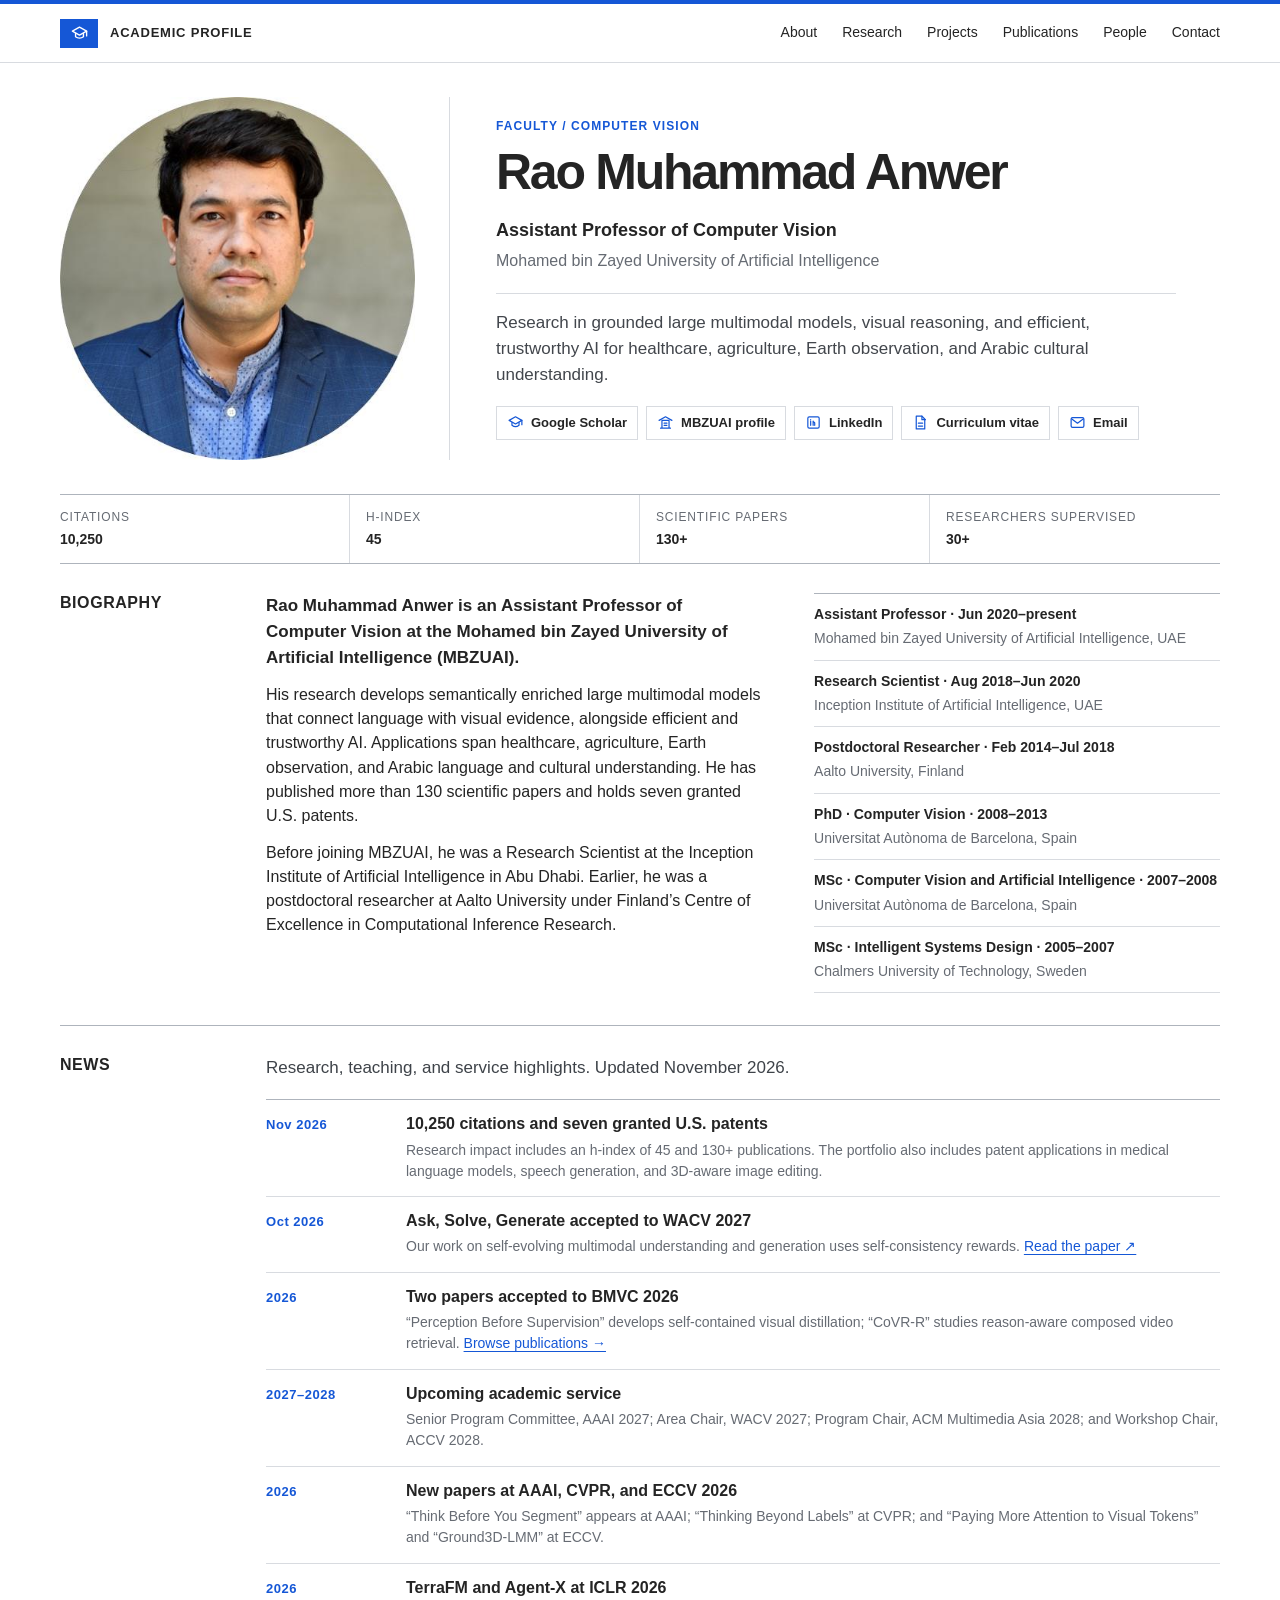
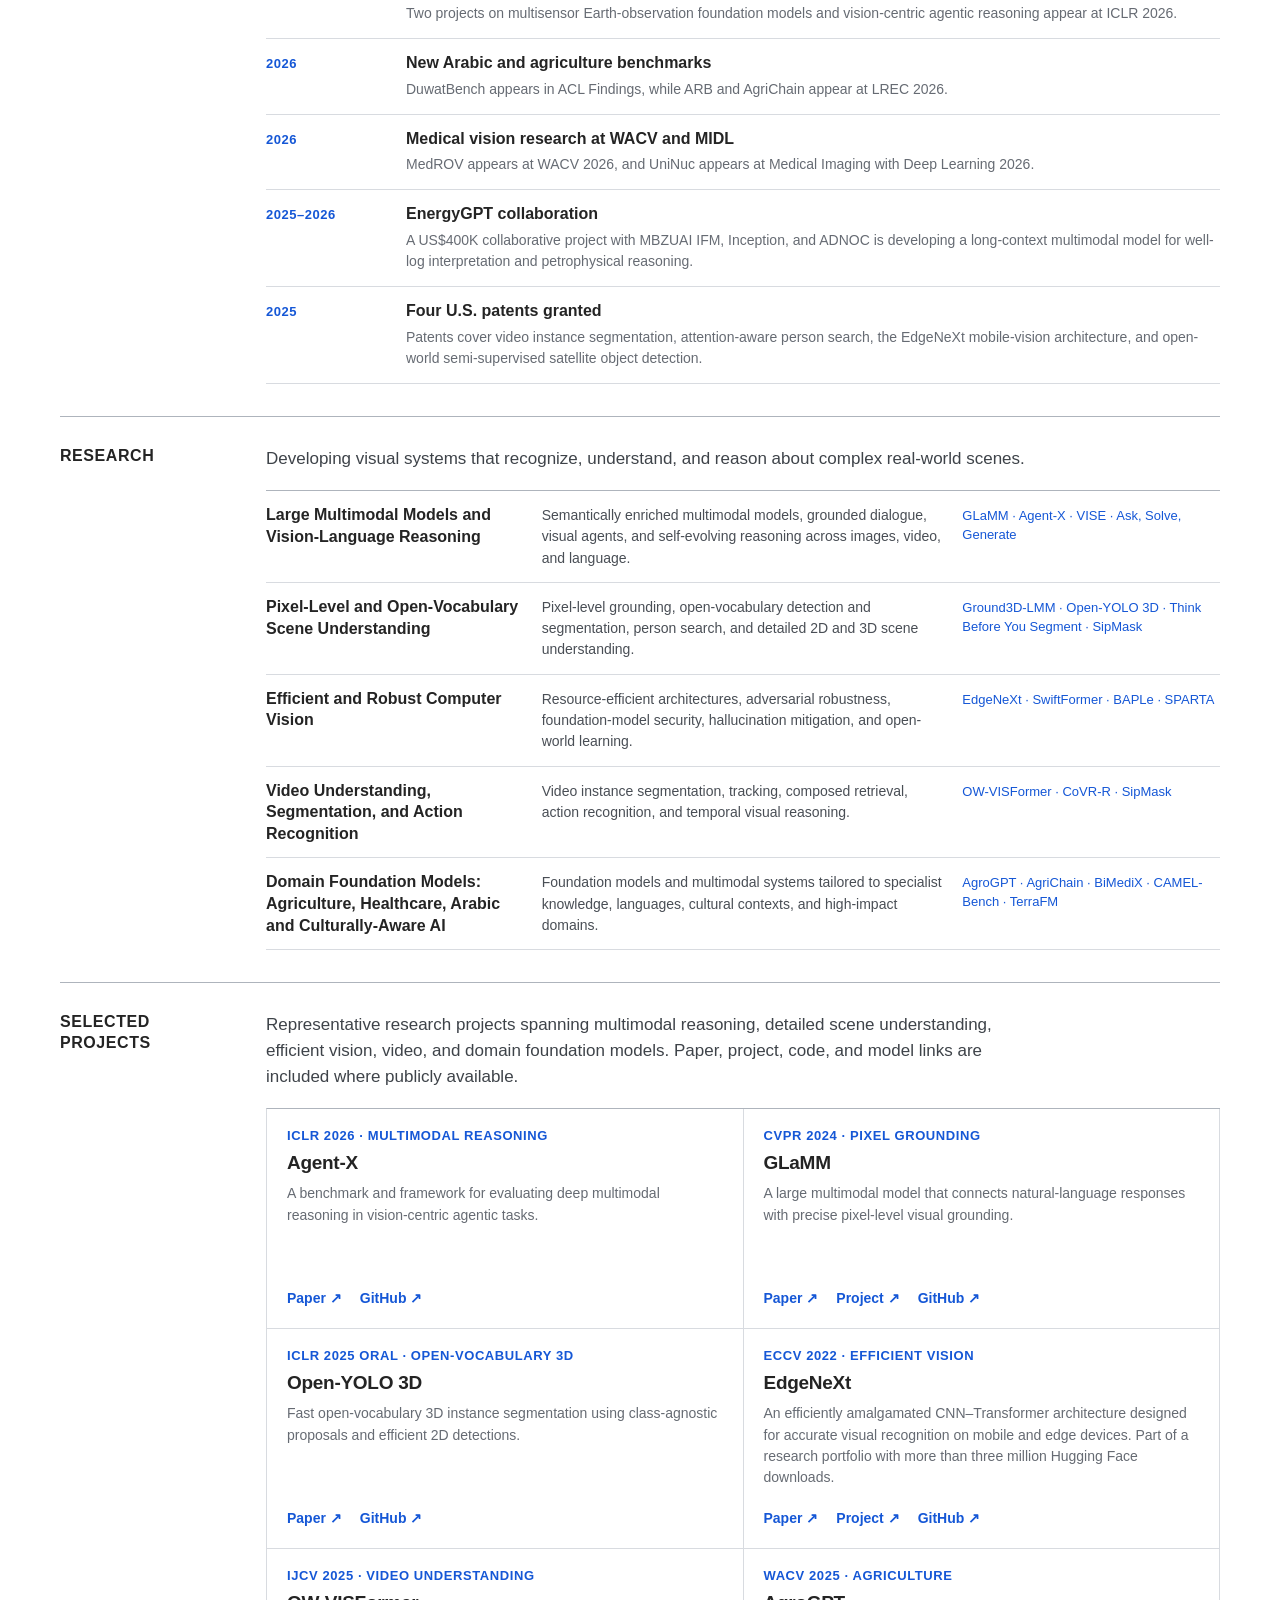
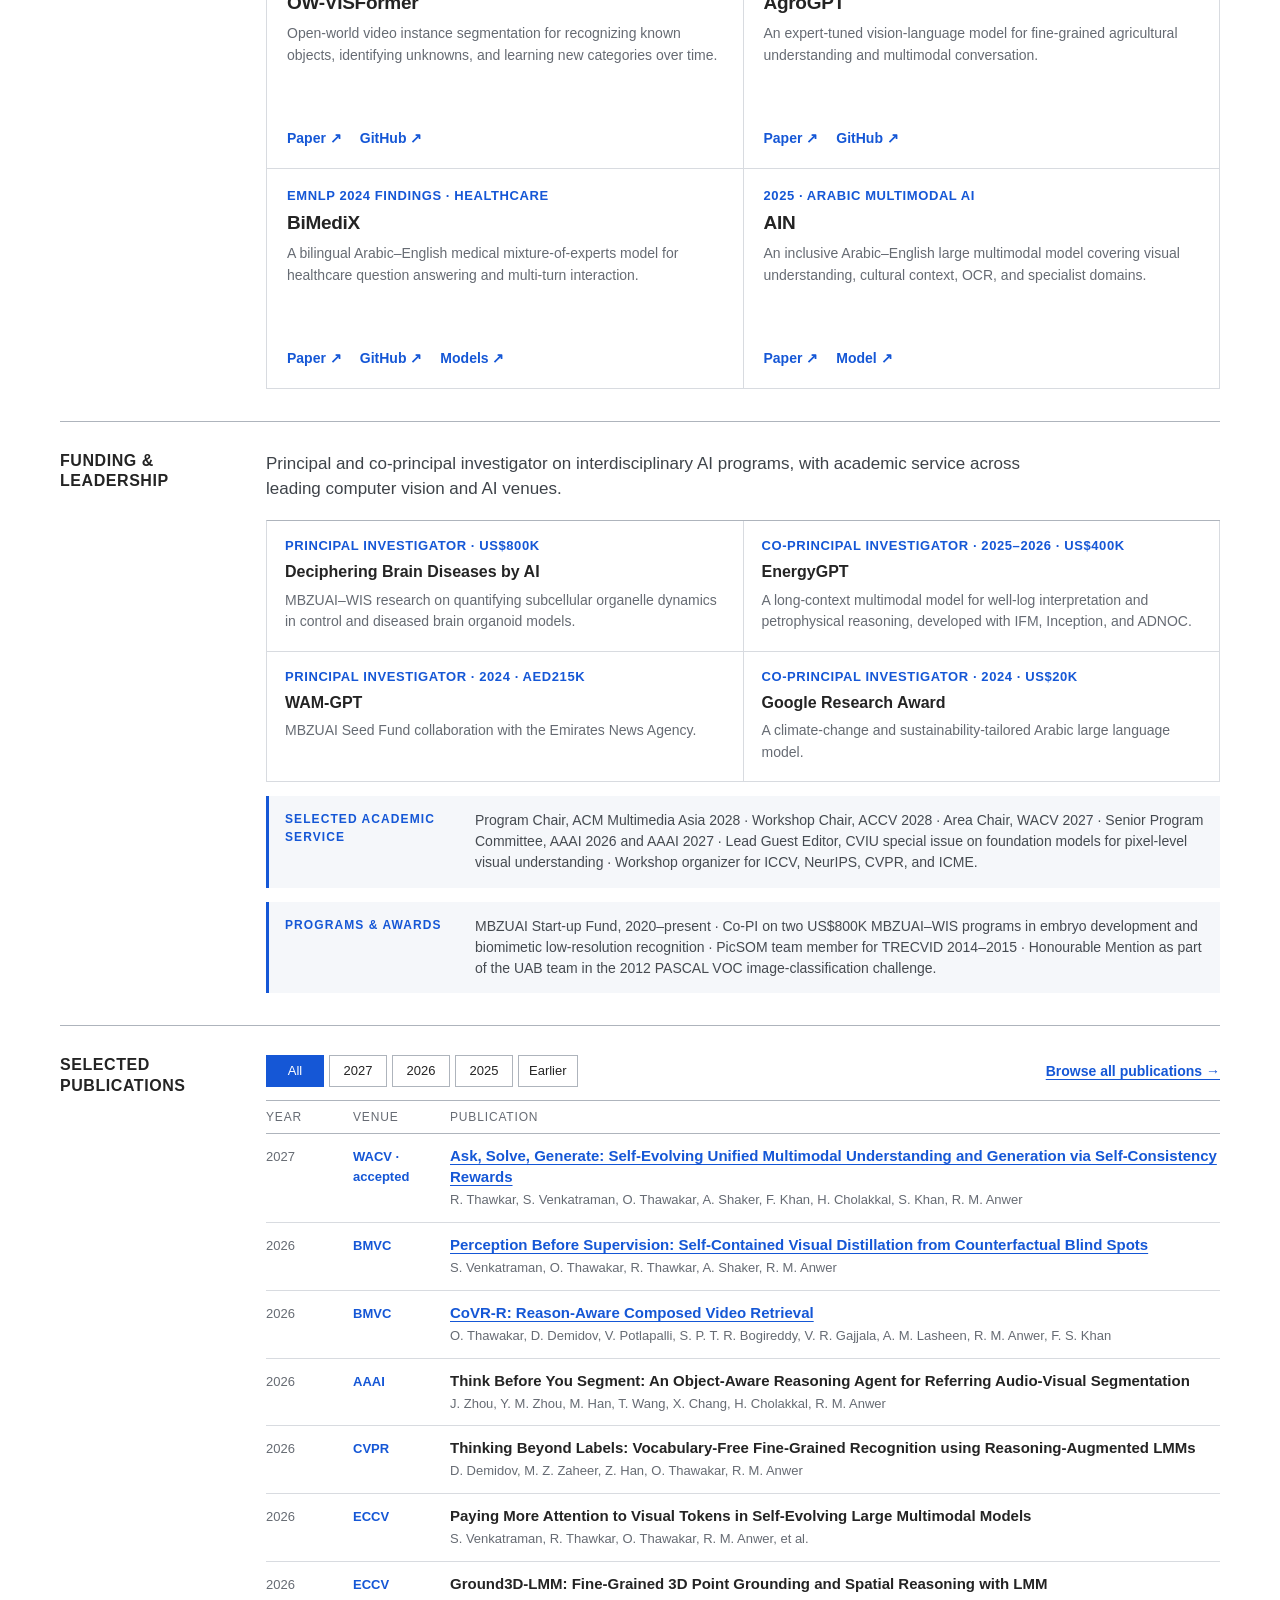
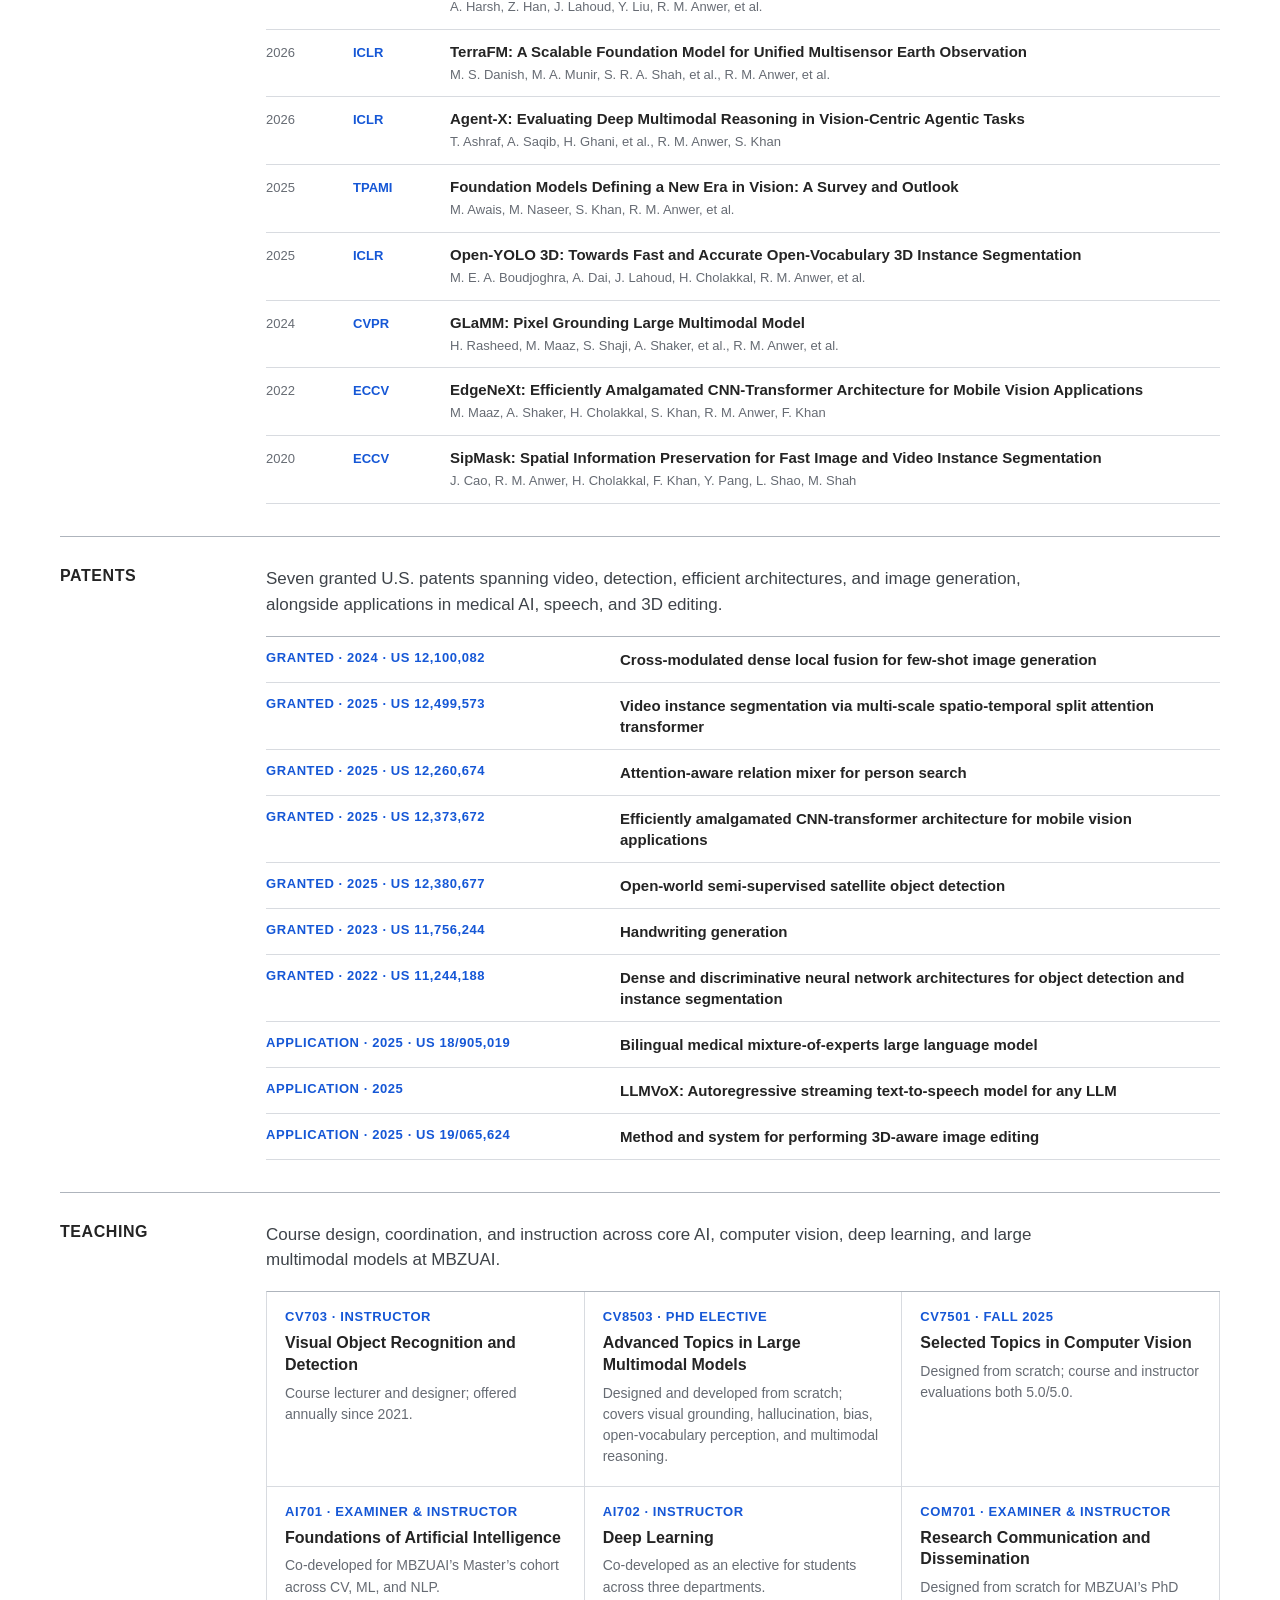
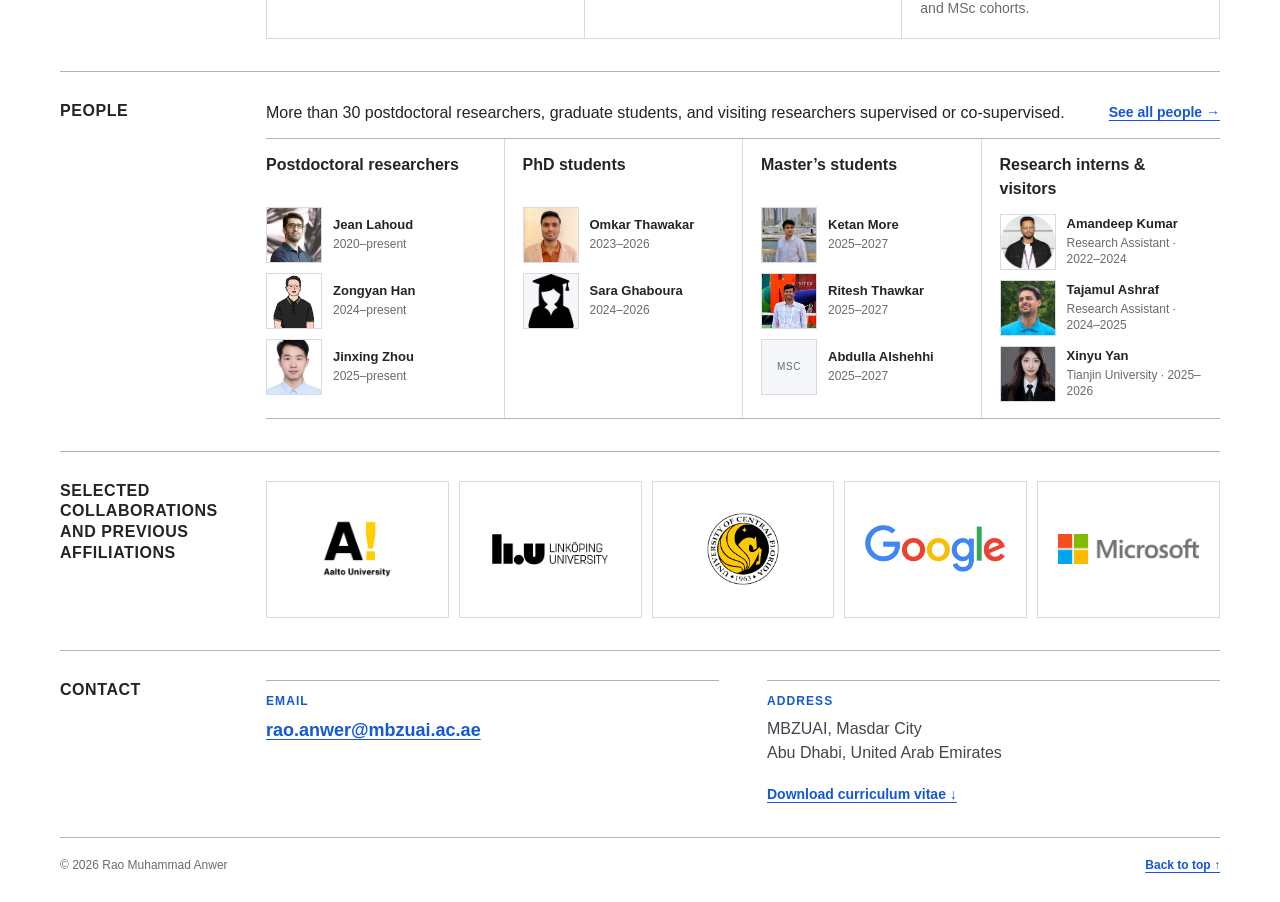
==== commit 2242e574: "Align academic profile with latest November 2026 CV" ====
--- a/index.html
+++ b/index.html
@@ -125,7 +125,7 @@
     </section>
 
     <div class="page profile-facts" aria-label="Profile facts">
-      <div><span>Citations</span><strong>10,000+</strong></div>
+      <div><span>Citations</span><strong>10,250</strong></div>
       <div><span>H-index</span><strong>45</strong></div>
       <div><span>Scientific papers</span><strong>130+</strong></div>
       <div><span>Researchers supervised</span><strong>30+</strong></div>
@@ -146,7 +146,7 @@
             language with visual evidence, alongside efficient and trustworthy AI.
             Applications span healthcare, agriculture, Earth observation, and Arabic
             language and cultural understanding. He has published more than 130
-            scientific papers and holds eight granted U.S. patents.
+            scientific papers and holds seven granted U.S. patents.
           </p>
           <p>
             Before joining MBZUAI, he was a Research Scientist at the Inception Institute
@@ -197,10 +197,10 @@
           <li>
             <time datetime="2026-11">Nov 2026</time>
             <div>
-              <h3>10,000+ citations and eight granted U.S. patents</h3>
+              <h3>10,250 citations and seven granted U.S. patents</h3>
               <p>Research impact includes an h-index of 45 and 130+ publications.
-                The granted patent portfolio now includes a bilingual medical
-                mixture-of-experts large language model.</p>
+                The portfolio also includes patent applications in medical language
+                models, speech generation, and 3D-aware image editing.</p>
             </div>
           </li>
           <li>
@@ -411,8 +411,7 @@
             <h3>EdgeNeXt</h3>
             <p>
               An efficiently amalgamated CNN–Transformer architecture designed for
-              accurate visual recognition on mobile and edge devices. EdgeNeXt resources
-              have received more than five million downloads.
+              accurate visual recognition on mobile and edge devices. Part of a research portfolio with more than three million Hugging Face downloads.
             </p>
             <div class="project-links">
               <a href="https://arxiv.org/abs/2206.10589" target="_blank" rel="noreferrer">Paper ↗</a>
@@ -735,16 +734,12 @@
       <div class="section-content">
         <div class="section-heading-row">
           <p class="section-intro">
-            Eight granted U.S. patents spanning medical language models, video,
-            detection, efficient architectures, and image generation.
+            Seven granted U.S. patents spanning video, detection, efficient architectures,
+            and image generation, alongside applications in medical AI, speech, and 3D editing.
           </p>
         </div>
 
         <ol class="record-list">
-          <li>
-            <span class="record-meta">Granted · 2026 · US 12,725,615</span>
-            <h3>Bilingual medical mixture-of-experts large language model</h3>
-          </li>
           <li>
             <span class="record-meta">Granted · 2024 · US 12,100,082</span>
             <h3>Cross-modulated dense local fusion for few-shot image generation</h3>
@@ -772,6 +767,18 @@
           <li>
             <span class="record-meta">Granted · 2022 · US 11,244,188</span>
             <h3>Dense and discriminative neural network architectures for object detection and instance segmentation</h3>
+          </li>
+          <li>
+            <span class="record-meta">Application · 2025 · US 18/905,019</span>
+            <h3>Bilingual medical mixture-of-experts large language model</h3>
+          </li>
+          <li>
+            <span class="record-meta">Application · 2025</span>
+            <h3>LLMVoX: Autoregressive streaming text-to-speech model for any LLM</h3>
+          </li>
+          <li>
+            <span class="record-meta">Application · 2025 · US 19/065,624</span>
+            <h3>Method and system for performing 3D-aware image editing</h3>
           </li>
         </ol>
       </div>
@@ -789,7 +796,7 @@
 
         <div class="teaching-grid">
           <article>
-            <span class="record-meta">CV703 · Examiner &amp; Instructor</span>
+            <span class="record-meta">CV703 · Instructor</span>
             <h3>Visual Object Recognition and Detection</h3>
             <p>Course lecturer and designer; offered annually since 2021.</p>
           </article>
@@ -809,7 +816,7 @@
             <p>Co-developed for MBZUAI’s Master’s cohort across CV, ML, and NLP.</p>
           </article>
           <article>
-            <span class="record-meta">AI702 · Examiner &amp; Instructor</span>
+            <span class="record-meta">AI702 · Instructor</span>
             <h3>Deep Learning</h3>
             <p>Co-developed as an elective for students across three departments.</p>
           </article>
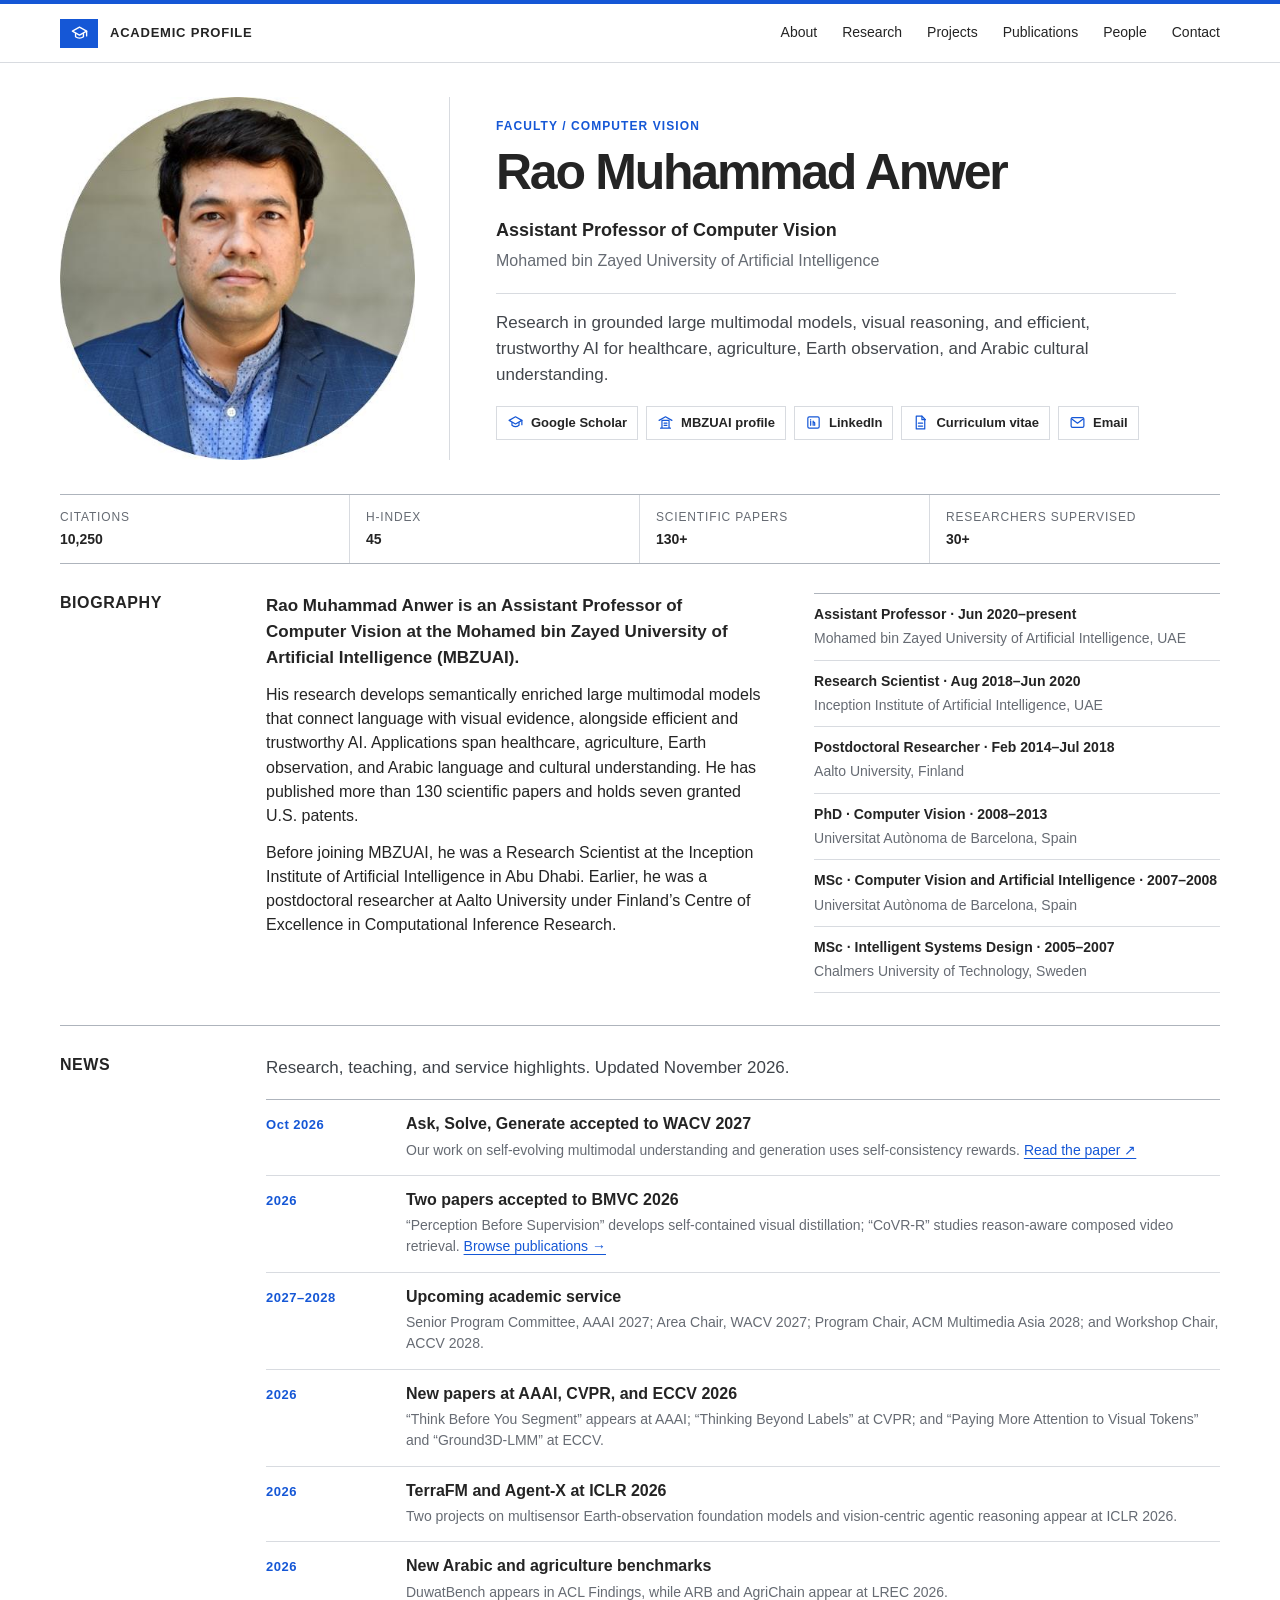
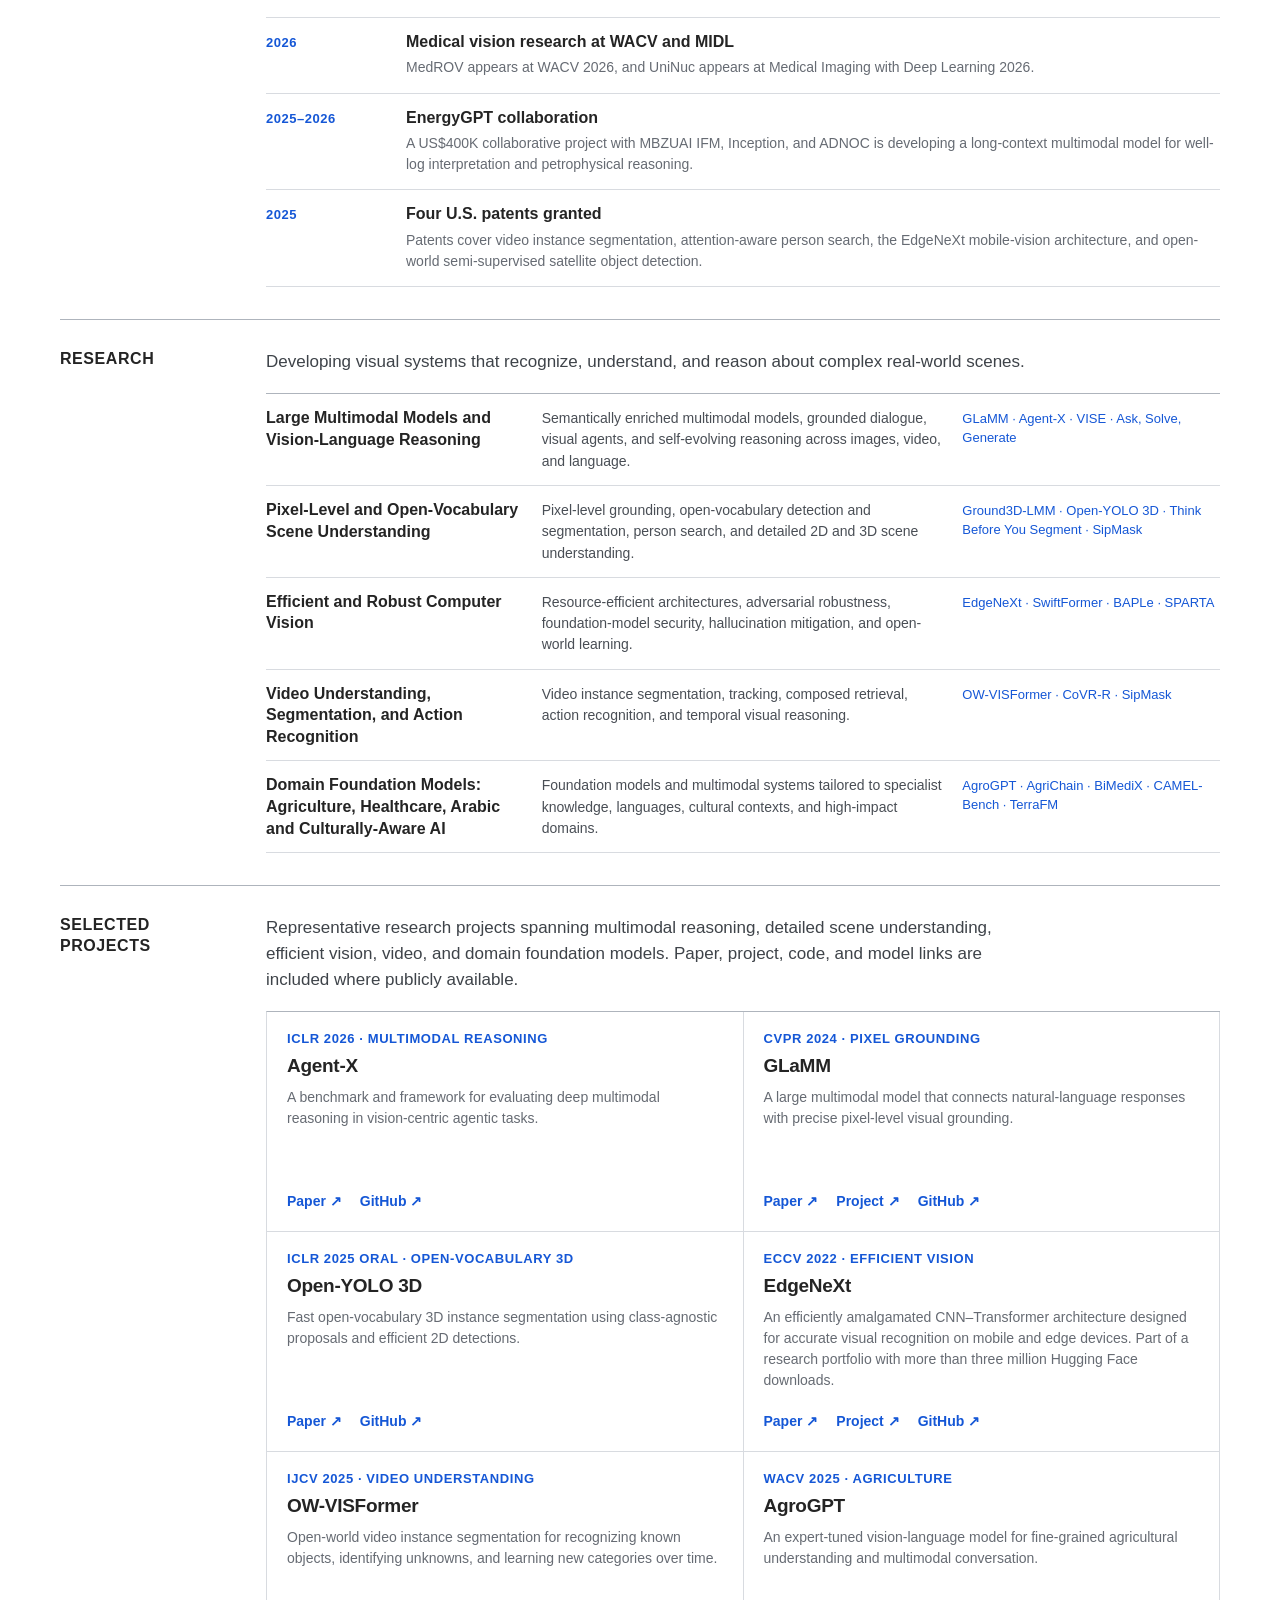
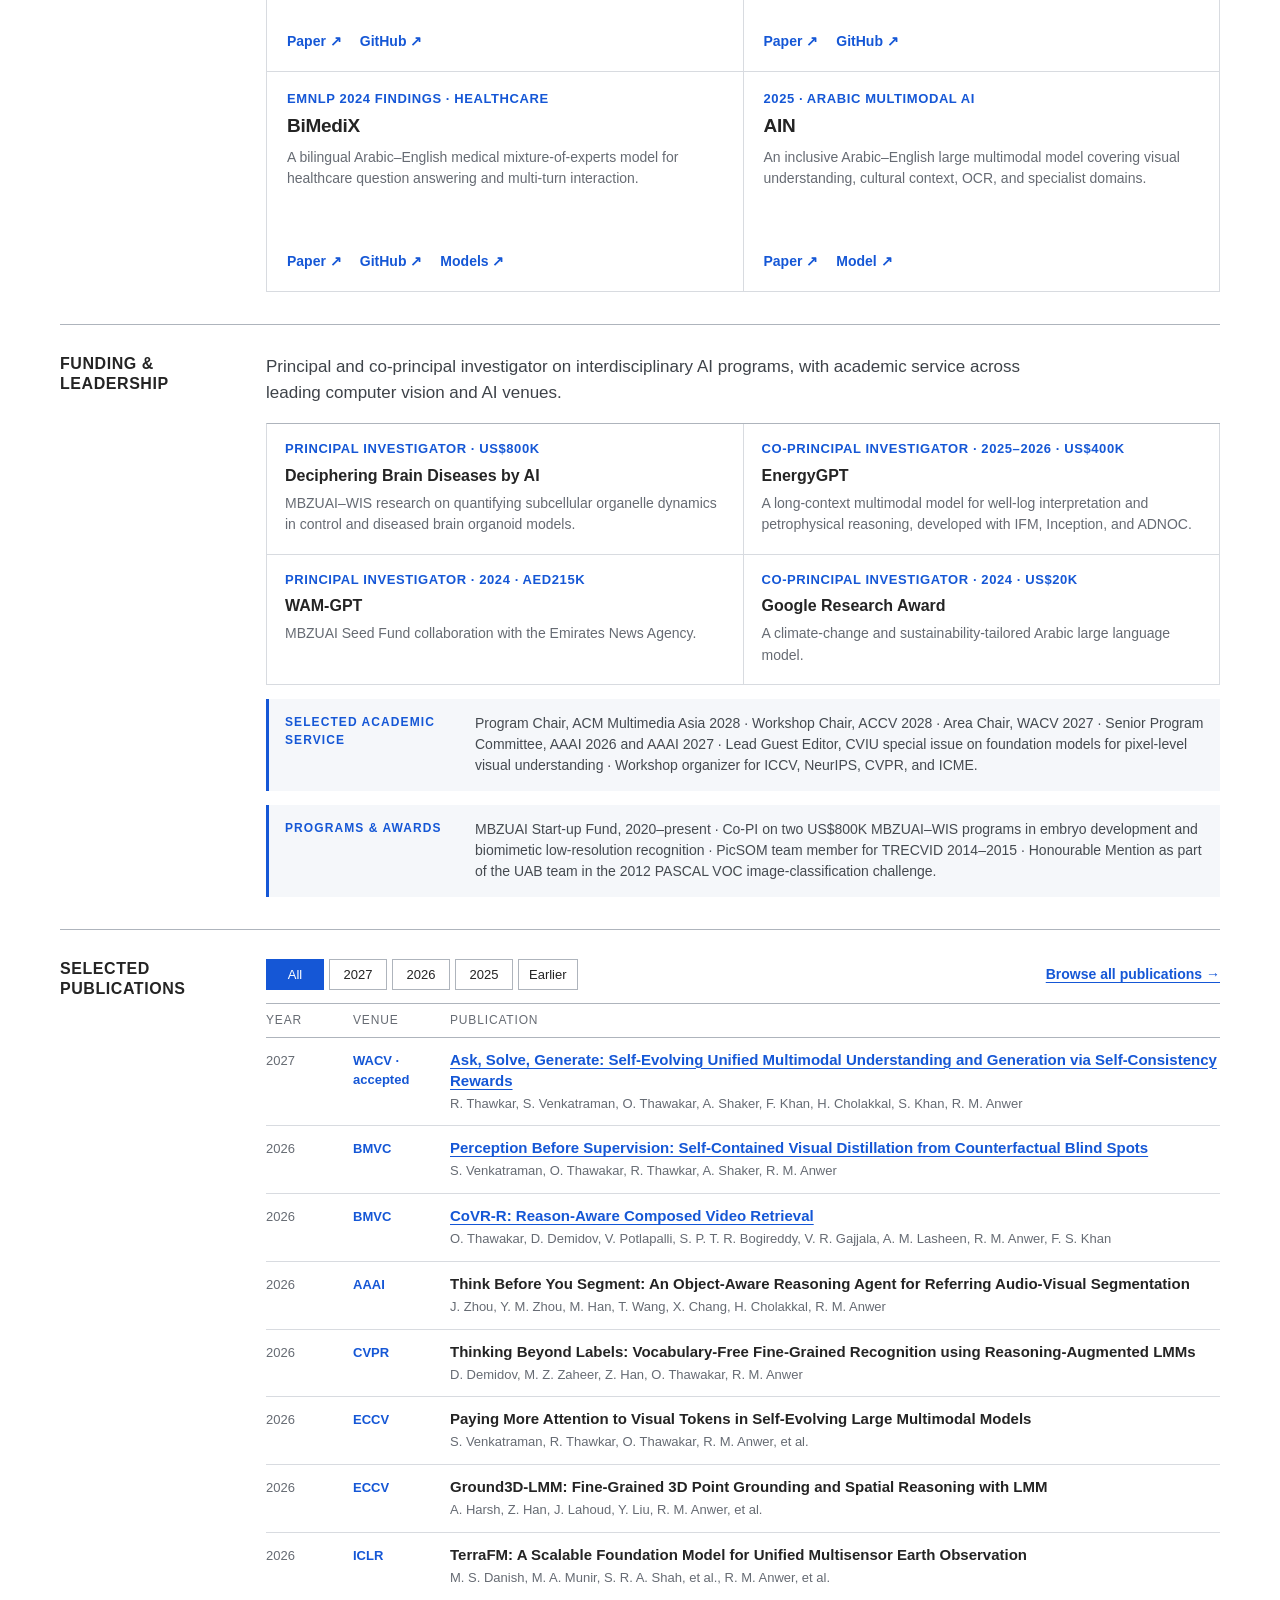
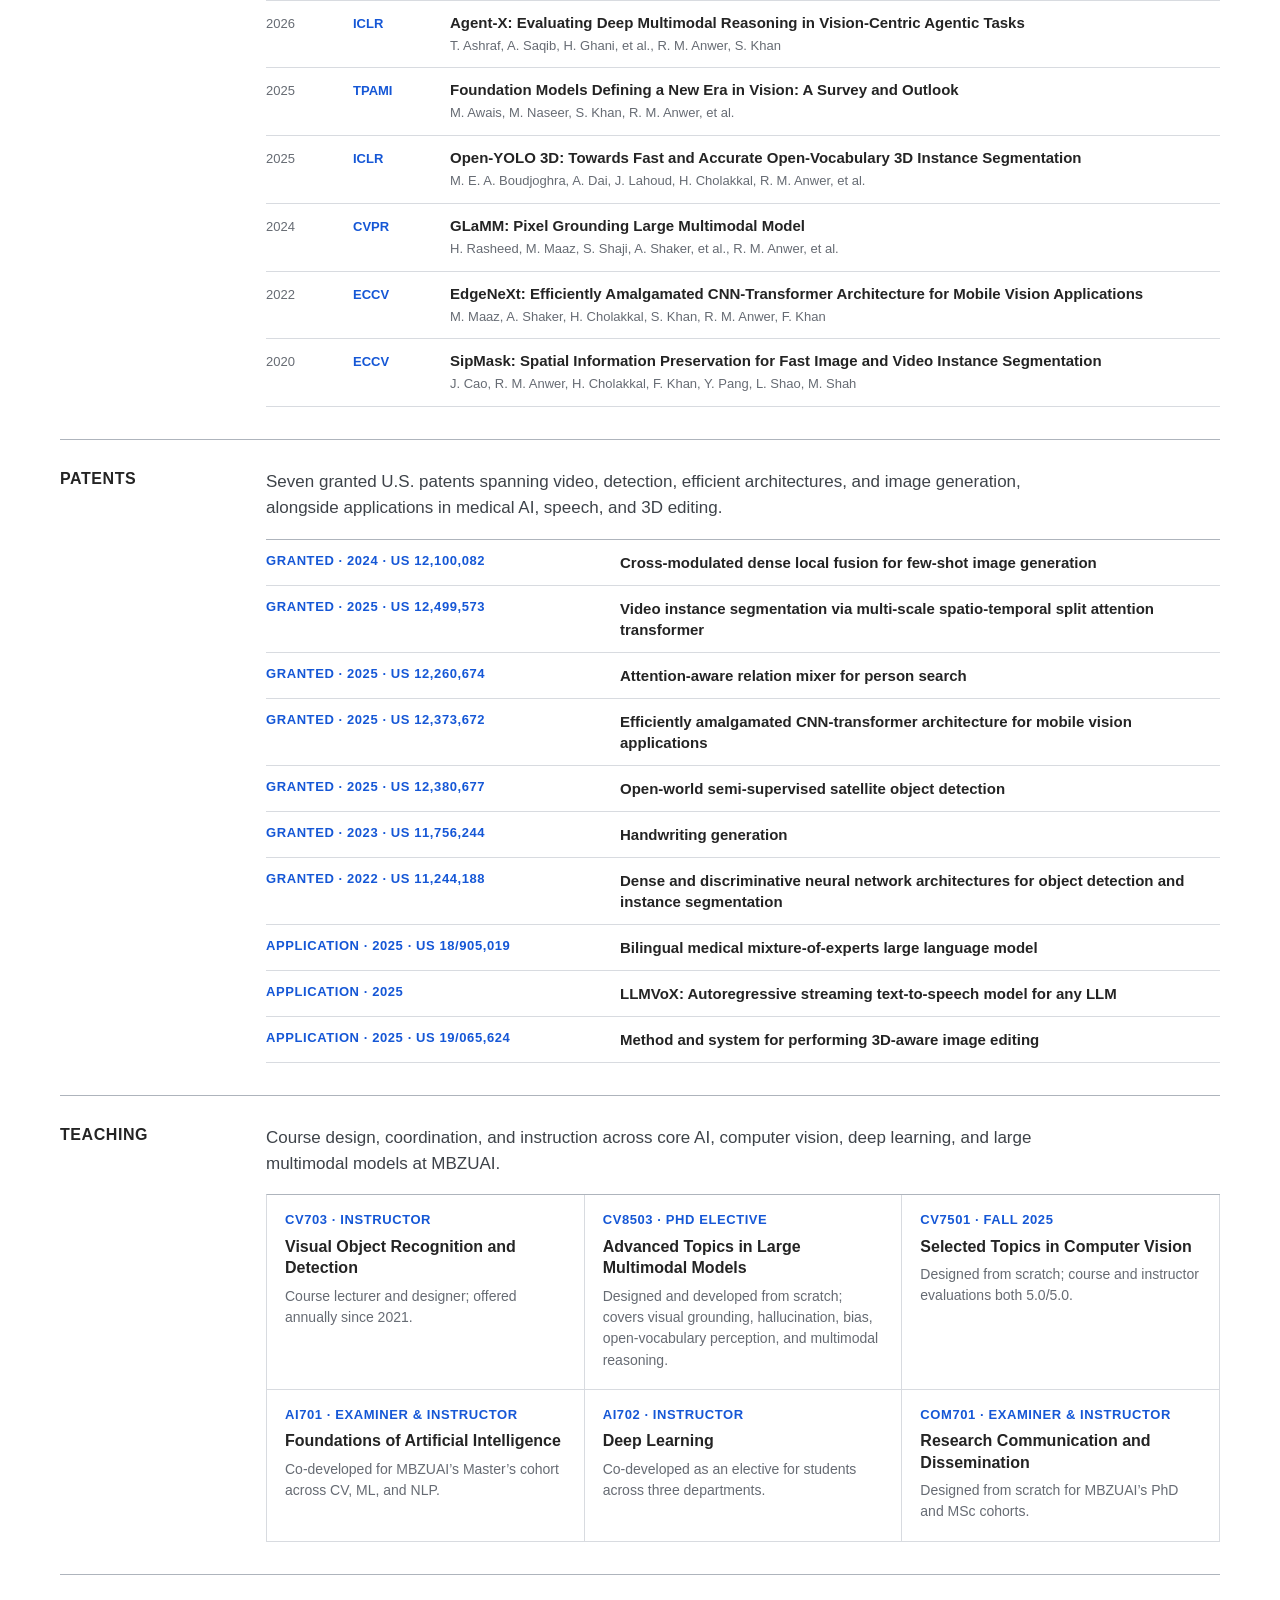
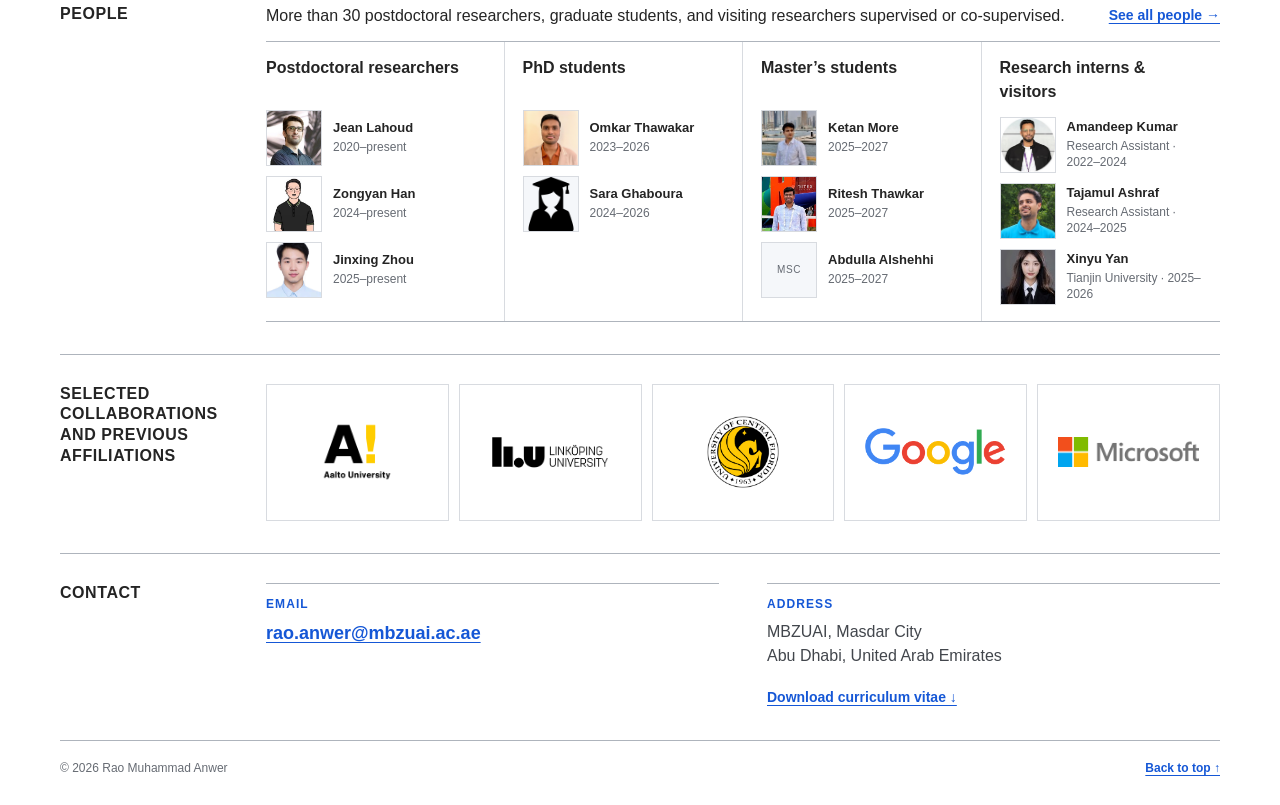
==== commit f5f587e6: "Remove November citation and patent news entry" ====
--- a/index.html
+++ b/index.html
@@ -195,15 +195,6 @@
         </p>
         <ol class="news-list">
           <li>
-            <time datetime="2026-11">Nov 2026</time>
-            <div>
-              <h3>10,250 citations and seven granted U.S. patents</h3>
-              <p>Research impact includes an h-index of 45 and 130+ publications.
-                The portfolio also includes patent applications in medical language
-                models, speech generation, and 3D-aware image editing.</p>
-            </div>
-          </li>
-          <li>
             <time datetime="2026-10">Oct 2026</time>
             <div>
               <h3>Ask, Solve, Generate accepted to WACV 2027</h3>
